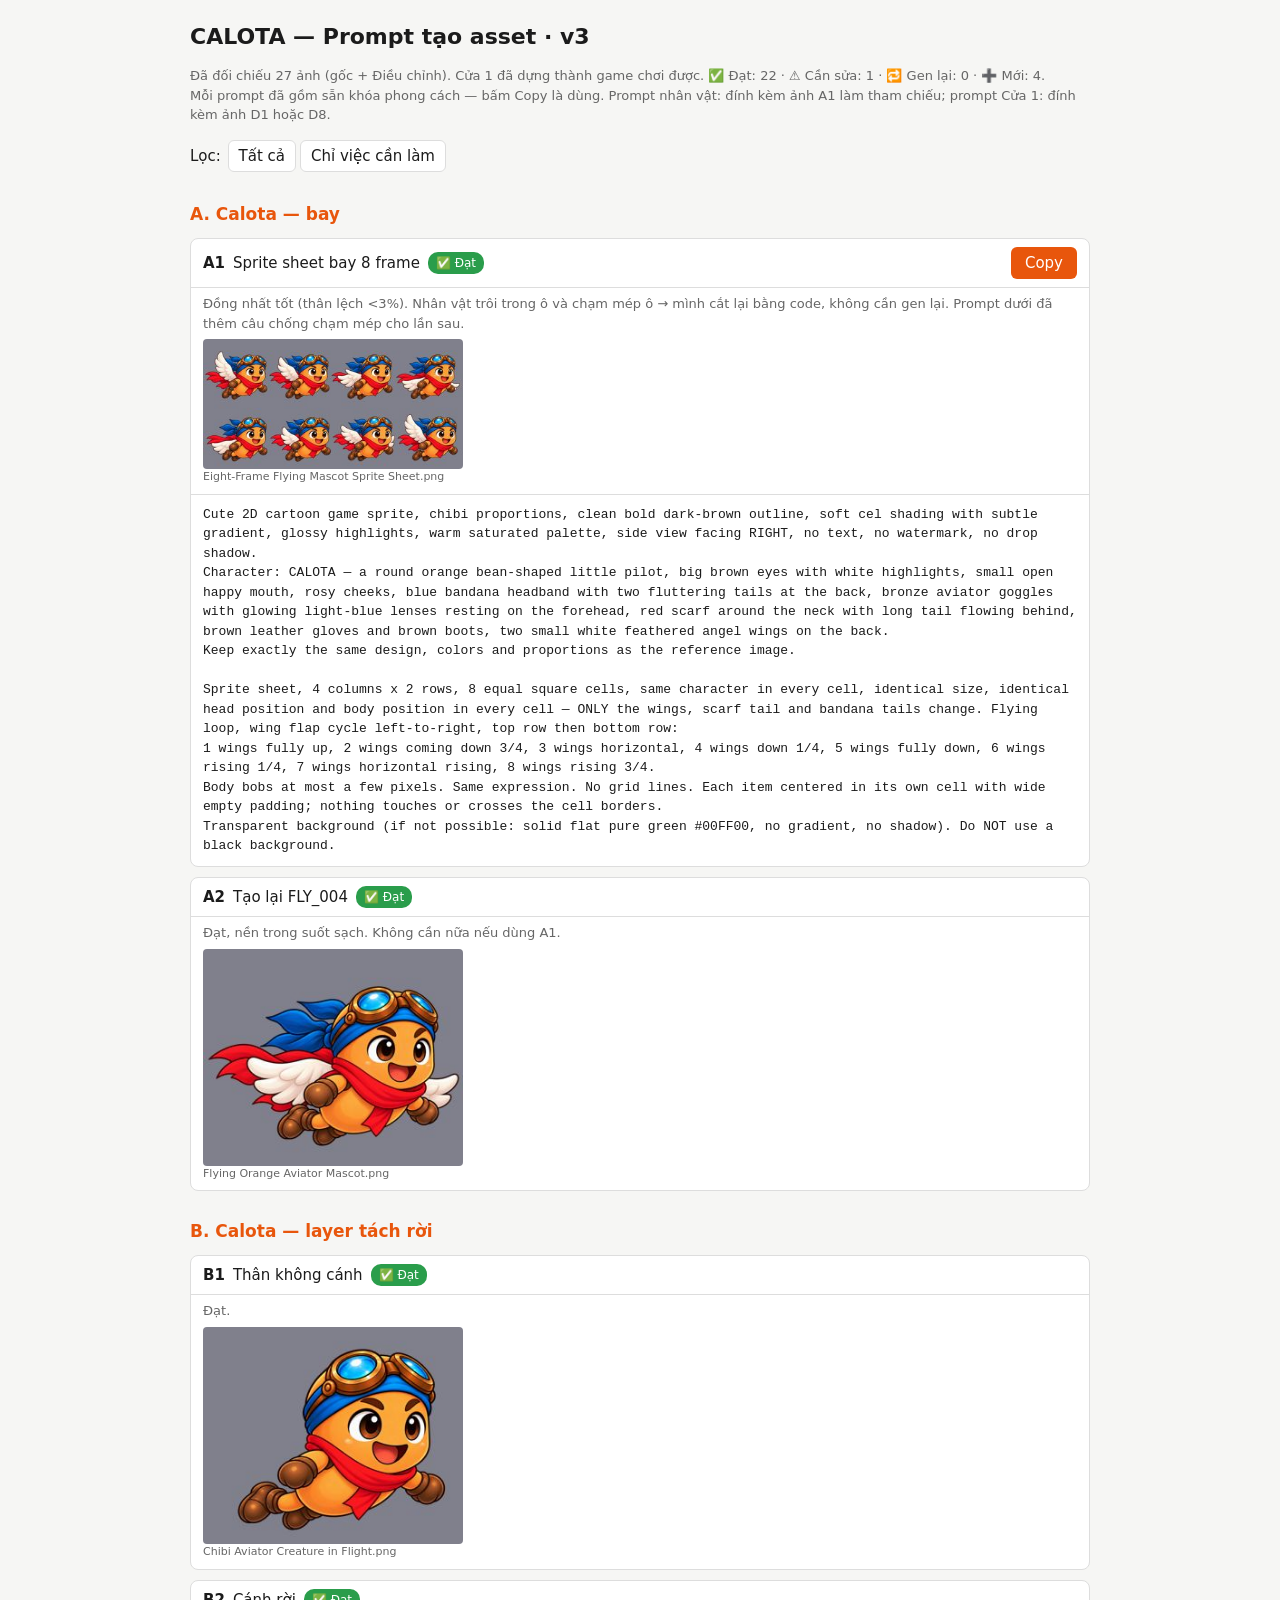
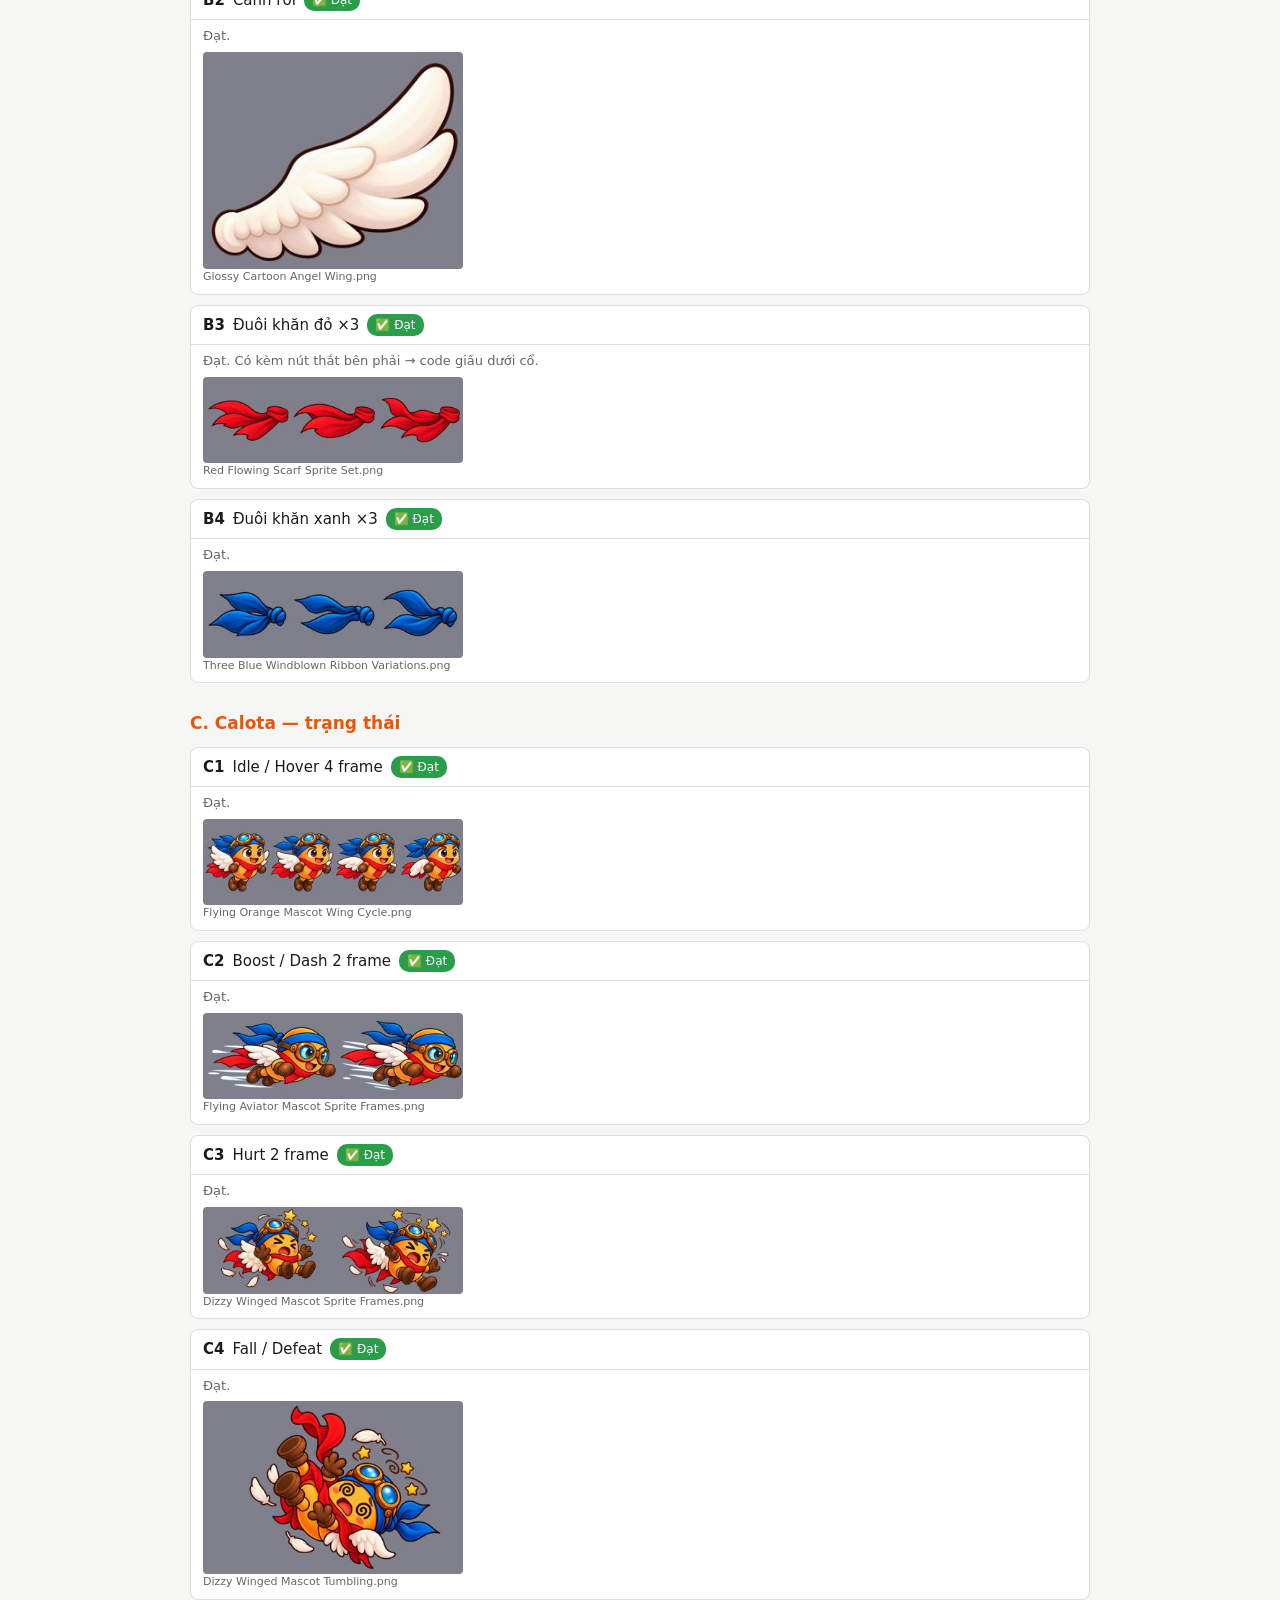
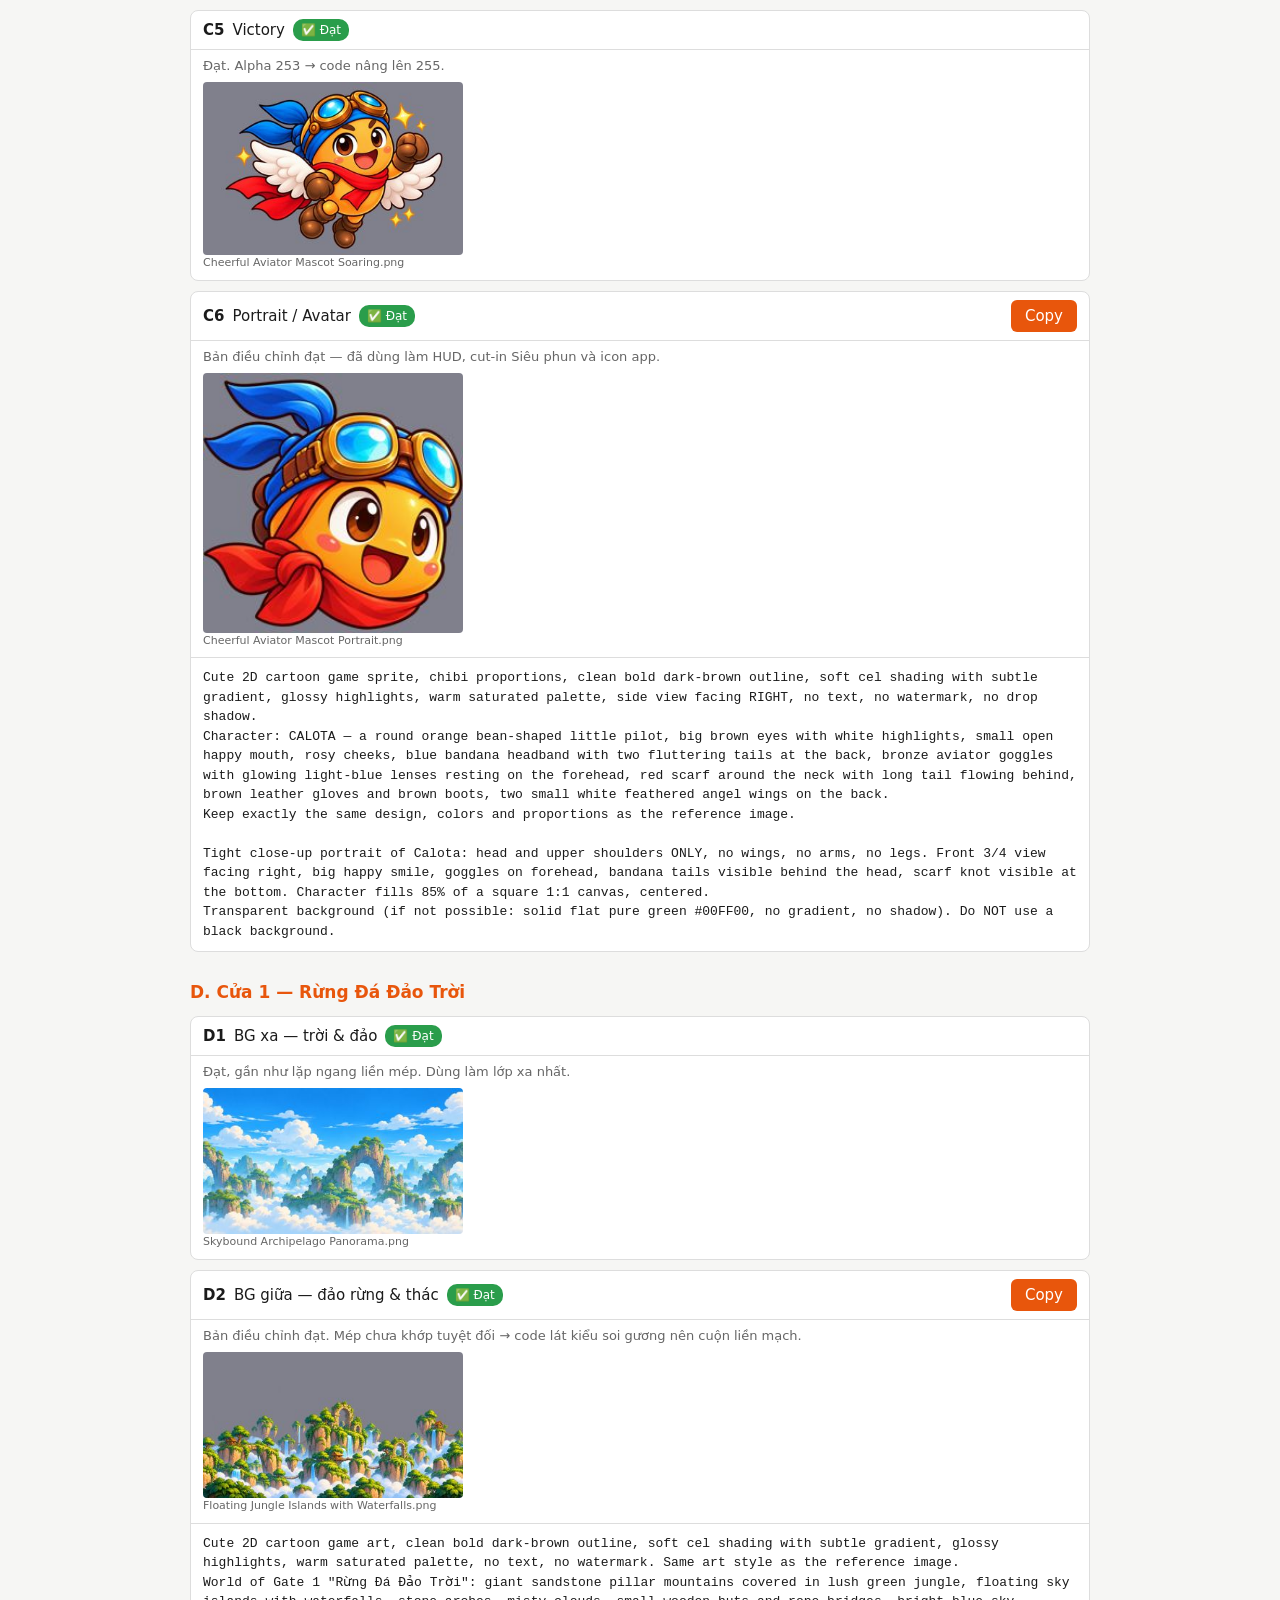
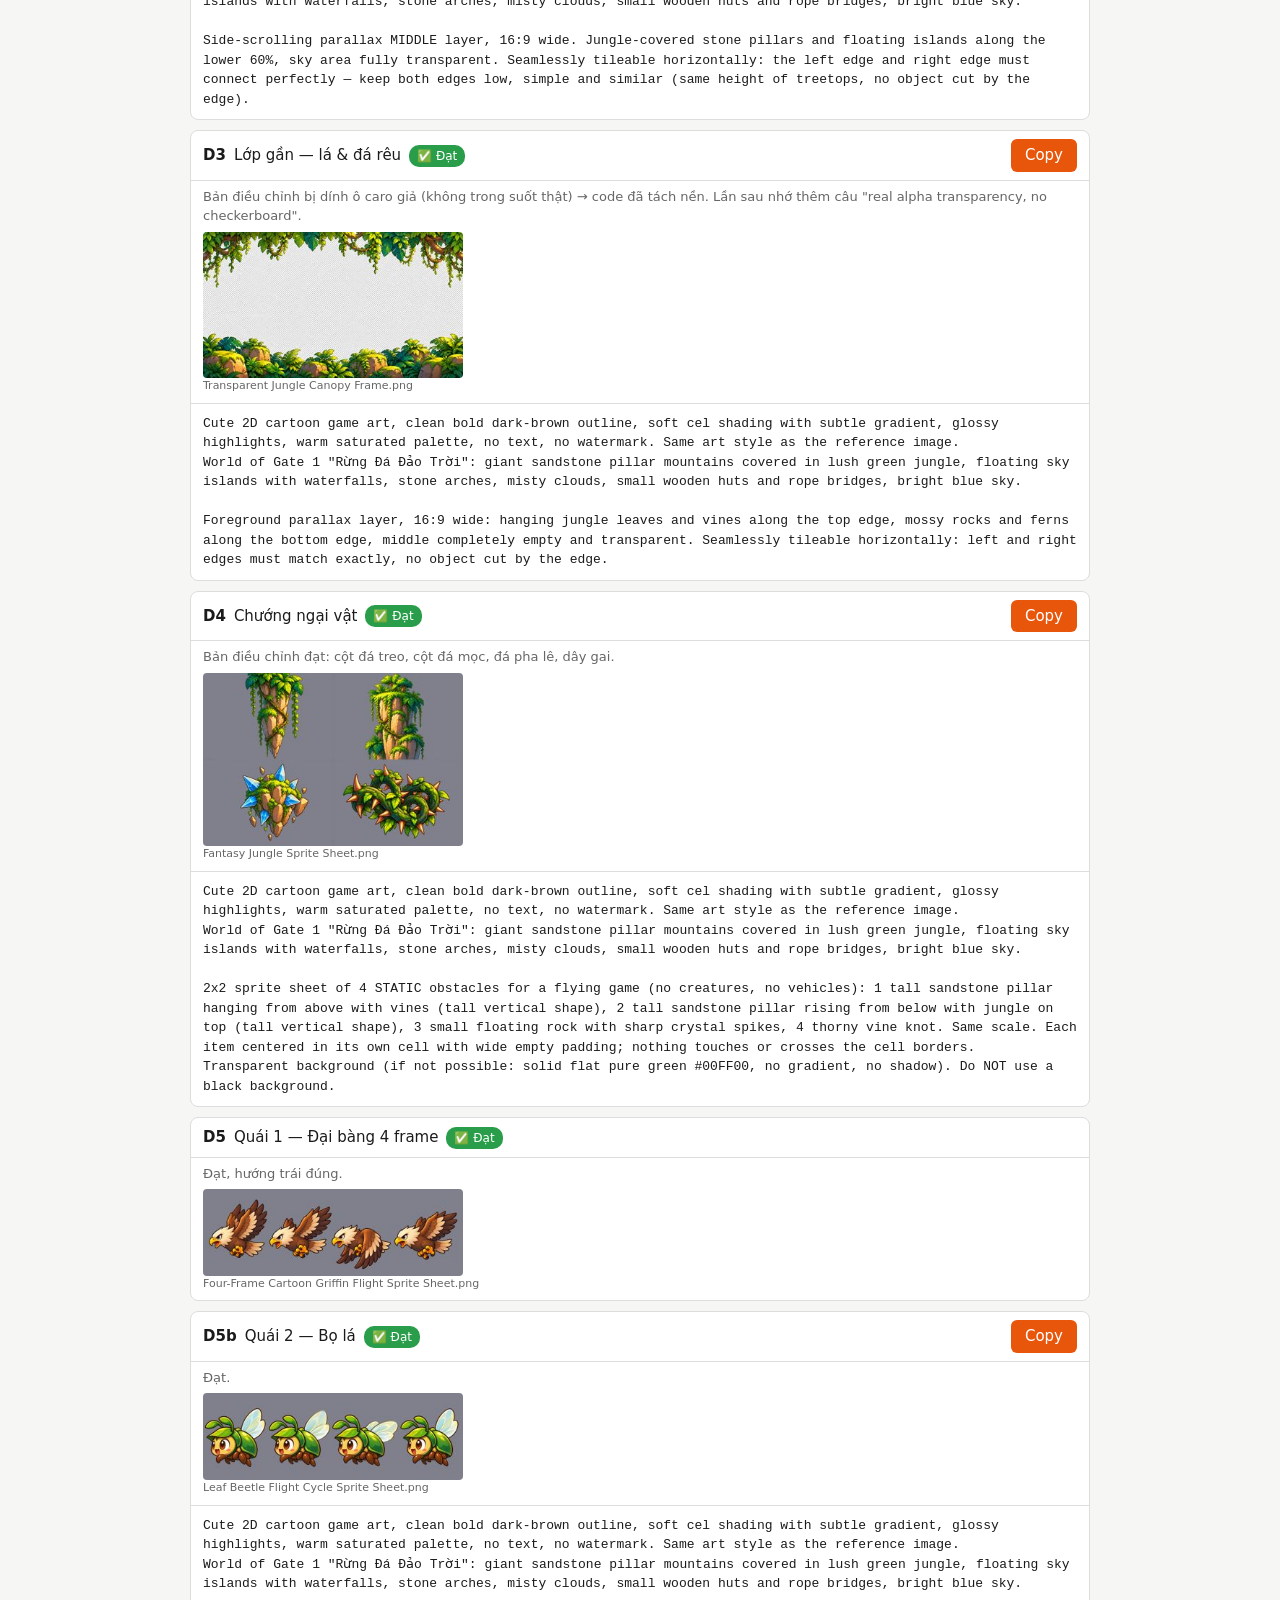
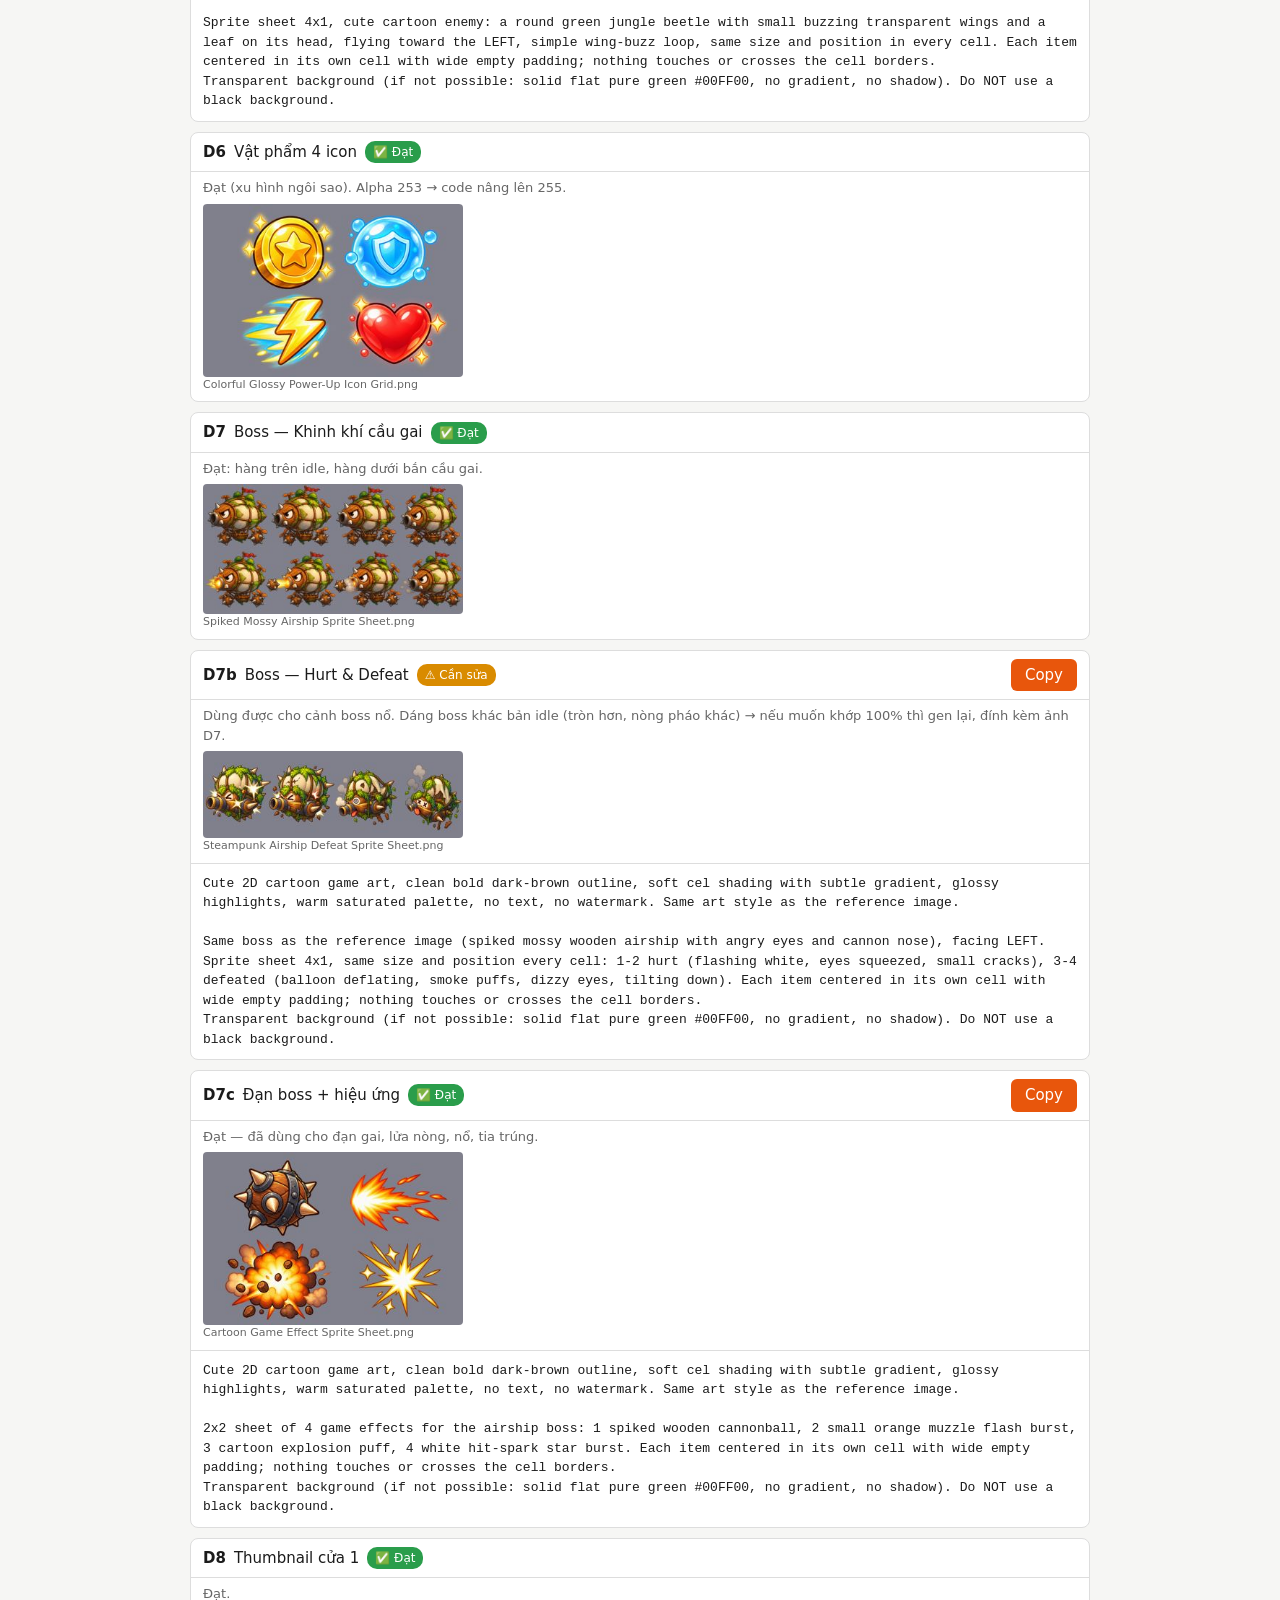
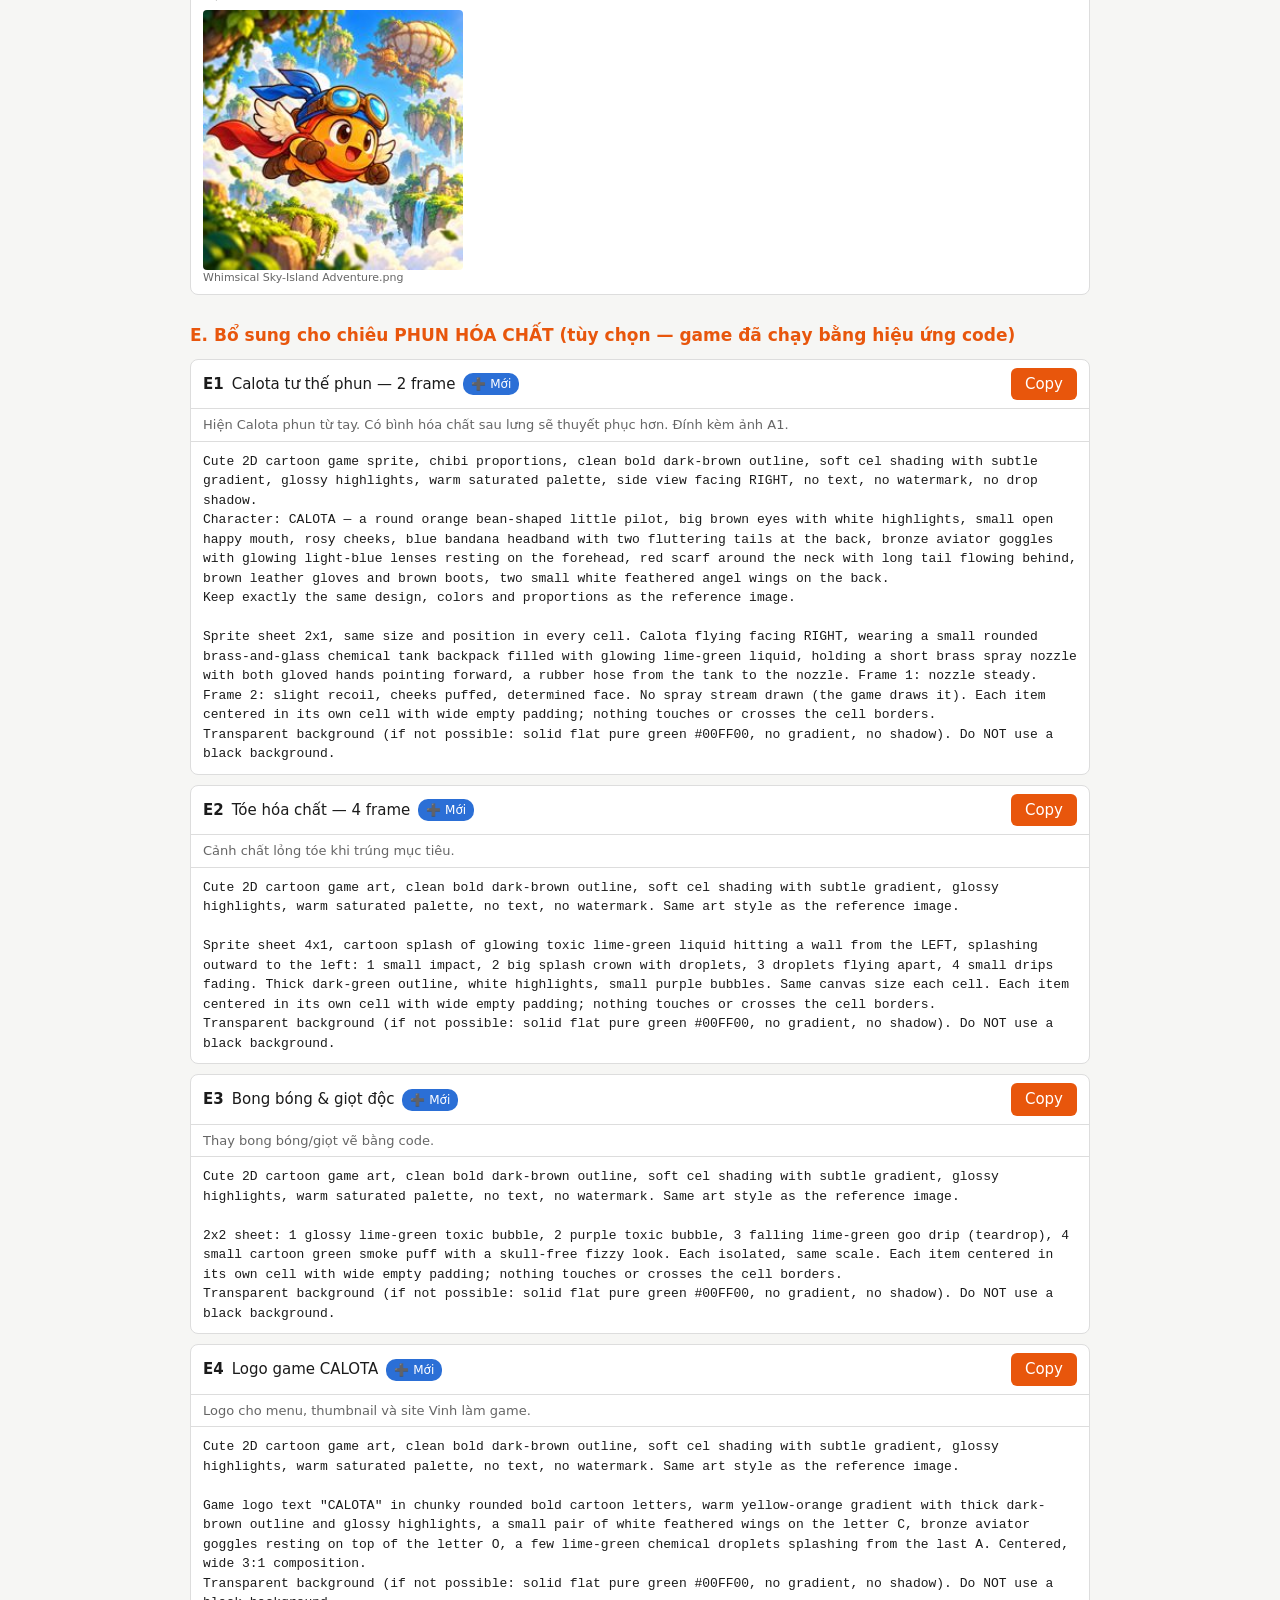
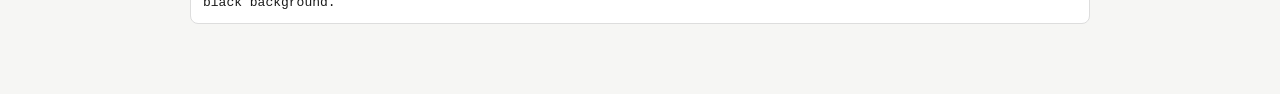
==== docs/CALOTA_PROMPTS.html @ e3a82ee5 "Add files via upload" ====
<!doctype html><html lang="vi"><head><meta charset="utf-8"><meta name="viewport" content="width=device-width,initial-scale=1"><title>Calota Prompts</title>
<style>
:root{--bg:#f6f6f4;--fg:#1b1b1b;--card:#fff;--line:#ddd;--mut:#666;--acc:#e8560c}
@media (prefers-color-scheme:dark){:root{--bg:#16181c;--fg:#eee;--card:#1f2228;--line:#333;--mut:#9a9a9a}}
body{margin:0;background:var(--bg);color:var(--fg);font:15px/1.5 system-ui,sans-serif}
main{max-width:900px;margin:0 auto;padding:20px 16px 60px}
h1{font-size:22px;margin:0 0 4px} h2{font-size:17px;margin:28px 0 10px;color:var(--acc)}
.card{background:var(--card);border:1px solid var(--line);border-radius:8px;margin:10px 0;overflow:hidden}
.hd{display:flex;gap:8px;align-items:center;flex-wrap:wrap;padding:8px 12px;border-bottom:1px solid var(--line)}
.st{color:#fff;font-size:12px;padding:2px 8px;border-radius:10px}
.hd button{margin-left:auto;padding:5px 14px;border:0;border-radius:6px;background:var(--acc);color:#fff;cursor:pointer;font:inherit}
.hd button.ok{background:#2a9d4b}
.n{margin:6px 12px;color:var(--mut);font-size:13px}
.ims{display:flex;gap:8px;flex-wrap:wrap;padding:0 12px 8px} figure{margin:0} img{max-width:100%;width:260px;border-radius:4px;display:block}
figcaption{font-size:11px;color:var(--mut)}
pre{margin:0;padding:10px 12px;white-space:pre-wrap;word-break:break-word;font:13px/1.5 ui-monospace,Consolas,monospace;border-top:1px solid var(--line)}
.filters button{font:inherit;padding:4px 10px;margin:2px;border:1px solid var(--line);background:var(--card);color:var(--fg);border-radius:6px;cursor:pointer}
.tip{color:var(--mut);font-size:13px}
</style></head><body><main>
<h1>CALOTA — Prompt tạo asset · v3</h1>
<p class="tip">Đã đối chiếu 27 ảnh (gốc + Điều chỉnh). Cửa 1 đã dựng thành game chơi được. ✅ Đạt: 22 · ⚠ Cần sửa: 1 · 🔁 Gen lại: 0 · ➕ Mới: 4.<br>Mỗi prompt đã gồm sẵn khóa phong cách — bấm Copy là dùng. Prompt nhân vật: đính kèm ảnh A1 làm tham chiếu; prompt Cửa 1: đính kèm ảnh D1 hoặc D8.</p>
<div class="filters">Lọc: <button data-f="">Tất cả</button><button data-f="todo">Chỉ việc cần làm</button></div>
<h2>A. Calota — bay</h2><div class="card ok"><div class="hd"><b>A1</b> Sprite sheet bay 8 frame<span class="st" style="background:#2a9d4b">✅ Đạt</span><button onclick="cp(this)">Copy</button></div><p class="n">Đồng nhất tốt (thân lệch &lt;3%). Nhân vật trôi trong ô và chạm mép ô → mình cắt lại bằng code, không cần gen lại. Prompt dưới đã thêm câu chống chạm mép cho lần sau.</p><div class="ims"><figure><img src="[data-uri]"><figcaption>Eight-Frame Flying Mascot Sprite Sheet.png</figcaption></figure></div><pre>Cute 2D cartoon game sprite, chibi proportions, clean bold dark-brown outline, soft cel shading with subtle gradient, glossy highlights, warm saturated palette, side view facing RIGHT, no text, no watermark, no drop shadow.
Character: CALOTA — a round orange bean-shaped little pilot, big brown eyes with white highlights, small open happy mouth, rosy cheeks, blue bandana headband with two fluttering tails at the back, bronze aviator goggles with glowing light-blue lenses resting on the forehead, red scarf around the neck with long tail flowing behind, brown leather gloves and brown boots, two small white feathered angel wings on the back.
Keep exactly the same design, colors and proportions as the reference image.

Sprite sheet, 4 columns x 2 rows, 8 equal square cells, same character in every cell, identical size, identical head position and body position in every cell — ONLY the wings, scarf tail and bandana tails change. Flying loop, wing flap cycle left-to-right, top row then bottom row:
1 wings fully up, 2 wings coming down 3/4, 3 wings horizontal, 4 wings down 1/4, 5 wings fully down, 6 wings rising 1/4, 7 wings horizontal rising, 8 wings rising 3/4.
Body bobs at most a few pixels. Same expression. No grid lines. Each item centered in its own cell with wide empty padding; nothing touches or crosses the cell borders.
Transparent background (if not possible: solid flat pure green #00FF00, no gradient, no shadow). Do NOT use a black background.</pre></div><div class="card ok"><div class="hd"><b>A2</b> Tạo lại FLY_004<span class="st" style="background:#2a9d4b">✅ Đạt</span></div><p class="n">Đạt, nền trong suốt sạch. Không cần nữa nếu dùng A1.</p><div class="ims"><figure><img src="[data-uri]"><figcaption>Flying Orange Aviator Mascot.png</figcaption></figure></div></div><h2>B. Calota — layer tách rời</h2><div class="card ok"><div class="hd"><b>B1</b> Thân không cánh<span class="st" style="background:#2a9d4b">✅ Đạt</span></div><p class="n">Đạt.</p><div class="ims"><figure><img src="[data-uri]"><figcaption>Chibi Aviator Creature in Flight.png</figcaption></figure></div></div><div class="card ok"><div class="hd"><b>B2</b> Cánh rời<span class="st" style="background:#2a9d4b">✅ Đạt</span></div><p class="n">Đạt.</p><div class="ims"><figure><img src="[data-uri]"><figcaption>Glossy Cartoon Angel Wing.png</figcaption></figure></div></div><div class="card ok"><div class="hd"><b>B3</b> Đuôi khăn đỏ ×3<span class="st" style="background:#2a9d4b">✅ Đạt</span></div><p class="n">Đạt. Có kèm nút thắt bên phải → code giấu dưới cổ.</p><div class="ims"><figure><img src="[data-uri]"><figcaption>Red Flowing Scarf Sprite Set.png</figcaption></figure></div></div><div class="card ok"><div class="hd"><b>B4</b> Đuôi khăn xanh ×3<span class="st" style="background:#2a9d4b">✅ Đạt</span></div><p class="n">Đạt.</p><div class="ims"><figure><img src="[data-uri]"><figcaption>Three Blue Windblown Ribbon Variations.png</figcaption></figure></div></div><h2>C. Calota — trạng thái</h2><div class="card ok"><div class="hd"><b>C1</b> Idle / Hover 4 frame<span class="st" style="background:#2a9d4b">✅ Đạt</span></div><p class="n">Đạt.</p><div class="ims"><figure><img src="[data-uri]"><figcaption>Flying Orange Mascot Wing Cycle.png</figcaption></figure></div></div><div class="card ok"><div class="hd"><b>C2</b> Boost / Dash 2 frame<span class="st" style="background:#2a9d4b">✅ Đạt</span></div><p class="n">Đạt.</p><div class="ims"><figure><img src="[data-uri]"><figcaption>Flying Aviator Mascot Sprite Frames.png</figcaption></figure></div></div><div class="card ok"><div class="hd"><b>C3</b> Hurt 2 frame<span class="st" style="background:#2a9d4b">✅ Đạt</span></div><p class="n">Đạt.</p><div class="ims"><figure><img src="[data-uri]"><figcaption>Dizzy Winged Mascot Sprite Frames.png</figcaption></figure></div></div><div class="card ok"><div class="hd"><b>C4</b> Fall / Defeat<span class="st" style="background:#2a9d4b">✅ Đạt</span></div><p class="n">Đạt.</p><div class="ims"><figure><img src="[data-uri]"><figcaption>Dizzy Winged Mascot Tumbling.png</figcaption></figure></div></div><div class="card ok"><div class="hd"><b>C5</b> Victory<span class="st" style="background:#2a9d4b">✅ Đạt</span></div><p class="n">Đạt. Alpha 253 → code nâng lên 255.</p><div class="ims"><figure><img src="[data-uri]"><figcaption>Cheerful Aviator Mascot Soaring.png</figcaption></figure></div></div><div class="card ok"><div class="hd"><b>C6</b> Portrait / Avatar<span class="st" style="background:#2a9d4b">✅ Đạt</span><button onclick="cp(this)">Copy</button></div><p class="n">Bản điều chỉnh đạt — đã dùng làm HUD, cut-in Siêu phun và icon app.</p><div class="ims"><figure><img src="[data-uri]"><figcaption>Cheerful Aviator Mascot Portrait.png</figcaption></figure></div><pre>Cute 2D cartoon game sprite, chibi proportions, clean bold dark-brown outline, soft cel shading with subtle gradient, glossy highlights, warm saturated palette, side view facing RIGHT, no text, no watermark, no drop shadow.
Character: CALOTA — a round orange bean-shaped little pilot, big brown eyes with white highlights, small open happy mouth, rosy cheeks, blue bandana headband with two fluttering tails at the back, bronze aviator goggles with glowing light-blue lenses resting on the forehead, red scarf around the neck with long tail flowing behind, brown leather gloves and brown boots, two small white feathered angel wings on the back.
Keep exactly the same design, colors and proportions as the reference image.

Tight close-up portrait of Calota: head and upper shoulders ONLY, no wings, no arms, no legs. Front 3/4 view facing right, big happy smile, goggles on forehead, bandana tails visible behind the head, scarf knot visible at the bottom. Character fills 85% of a square 1:1 canvas, centered.
Transparent background (if not possible: solid flat pure green #00FF00, no gradient, no shadow). Do NOT use a black background.</pre></div><h2>D. Cửa 1 — Rừng Đá Đảo Trời</h2><div class="card ok"><div class="hd"><b>D1</b> BG xa — trời &amp; đảo<span class="st" style="background:#2a9d4b">✅ Đạt</span></div><p class="n">Đạt, gần như lặp ngang liền mép. Dùng làm lớp xa nhất.</p><div class="ims"><figure><img src="[data-uri]"><figcaption>Skybound Archipelago Panorama.png</figcaption></figure></div></div><div class="card ok"><div class="hd"><b>D2</b> BG giữa — đảo rừng &amp; thác<span class="st" style="background:#2a9d4b">✅ Đạt</span><button onclick="cp(this)">Copy</button></div><p class="n">Bản điều chỉnh đạt. Mép chưa khớp tuyệt đối → code lát kiểu soi gương nên cuộn liền mạch.</p><div class="ims"><figure><img src="[data-uri]"><figcaption>Floating Jungle Islands with Waterfalls.png</figcaption></figure></div><pre>Cute 2D cartoon game art, clean bold dark-brown outline, soft cel shading with subtle gradient, glossy highlights, warm saturated palette, no text, no watermark. Same art style as the reference image.
World of Gate 1 &quot;Rừng Đá Đảo Trời&quot;: giant sandstone pillar mountains covered in lush green jungle, floating sky islands with waterfalls, stone arches, misty clouds, small wooden huts and rope bridges, bright blue sky.

Side-scrolling parallax MIDDLE layer, 16:9 wide. Jungle-covered stone pillars and floating islands along the lower 60%, sky area fully transparent. Seamlessly tileable horizontally: the left edge and right edge must connect perfectly — keep both edges low, simple and similar (same height of treetops, no object cut by the edge).</pre></div><div class="card ok"><div class="hd"><b>D3</b> Lớp gần — lá &amp; đá rêu<span class="st" style="background:#2a9d4b">✅ Đạt</span><button onclick="cp(this)">Copy</button></div><p class="n">Bản điều chỉnh bị dính ô caro giả (không trong suốt thật) → code đã tách nền. Lần sau nhớ thêm câu &quot;real alpha transparency, no checkerboard&quot;.</p><div class="ims"><figure><img src="[data-uri]"><figcaption>Transparent Jungle Canopy Frame.png</figcaption></figure></div><pre>Cute 2D cartoon game art, clean bold dark-brown outline, soft cel shading with subtle gradient, glossy highlights, warm saturated palette, no text, no watermark. Same art style as the reference image.
World of Gate 1 &quot;Rừng Đá Đảo Trời&quot;: giant sandstone pillar mountains covered in lush green jungle, floating sky islands with waterfalls, stone arches, misty clouds, small wooden huts and rope bridges, bright blue sky.

Foreground parallax layer, 16:9 wide: hanging jungle leaves and vines along the top edge, mossy rocks and ferns along the bottom edge, middle completely empty and transparent. Seamlessly tileable horizontally: left and right edges must match exactly, no object cut by the edge.</pre></div><div class="card ok"><div class="hd"><b>D4</b> Chướng ngại vật<span class="st" style="background:#2a9d4b">✅ Đạt</span><button onclick="cp(this)">Copy</button></div><p class="n">Bản điều chỉnh đạt: cột đá treo, cột đá mọc, đá pha lê, dây gai.</p><div class="ims"><figure><img src="[data-uri]"><figcaption>Fantasy Jungle Sprite Sheet.png</figcaption></figure></div><pre>Cute 2D cartoon game art, clean bold dark-brown outline, soft cel shading with subtle gradient, glossy highlights, warm saturated palette, no text, no watermark. Same art style as the reference image.
World of Gate 1 &quot;Rừng Đá Đảo Trời&quot;: giant sandstone pillar mountains covered in lush green jungle, floating sky islands with waterfalls, stone arches, misty clouds, small wooden huts and rope bridges, bright blue sky.

2x2 sprite sheet of 4 STATIC obstacles for a flying game (no creatures, no vehicles): 1 tall sandstone pillar hanging from above with vines (tall vertical shape), 2 tall sandstone pillar rising from below with jungle on top (tall vertical shape), 3 small floating rock with sharp crystal spikes, 4 thorny vine knot. Same scale. Each item centered in its own cell with wide empty padding; nothing touches or crosses the cell borders.
Transparent background (if not possible: solid flat pure green #00FF00, no gradient, no shadow). Do NOT use a black background.</pre></div><div class="card ok"><div class="hd"><b>D5</b> Quái 1 — Đại bàng 4 frame<span class="st" style="background:#2a9d4b">✅ Đạt</span></div><p class="n">Đạt, hướng trái đúng.</p><div class="ims"><figure><img src="[data-uri]"><figcaption>Four-Frame Cartoon Griffin Flight Sprite Sheet.png</figcaption></figure></div></div><div class="card ok"><div class="hd"><b>D5b</b> Quái 2 — Bọ lá<span class="st" style="background:#2a9d4b">✅ Đạt</span><button onclick="cp(this)">Copy</button></div><p class="n">Đạt.</p><div class="ims"><figure><img src="[data-uri]"><figcaption>Leaf Beetle Flight Cycle Sprite Sheet.png</figcaption></figure></div><pre>Cute 2D cartoon game art, clean bold dark-brown outline, soft cel shading with subtle gradient, glossy highlights, warm saturated palette, no text, no watermark. Same art style as the reference image.
World of Gate 1 &quot;Rừng Đá Đảo Trời&quot;: giant sandstone pillar mountains covered in lush green jungle, floating sky islands with waterfalls, stone arches, misty clouds, small wooden huts and rope bridges, bright blue sky.

Sprite sheet 4x1, cute cartoon enemy: a round green jungle beetle with small buzzing transparent wings and a leaf on its head, flying toward the LEFT, simple wing-buzz loop, same size and position in every cell. Each item centered in its own cell with wide empty padding; nothing touches or crosses the cell borders.
Transparent background (if not possible: solid flat pure green #00FF00, no gradient, no shadow). Do NOT use a black background.</pre></div><div class="card ok"><div class="hd"><b>D6</b> Vật phẩm 4 icon<span class="st" style="background:#2a9d4b">✅ Đạt</span></div><p class="n">Đạt (xu hình ngôi sao). Alpha 253 → code nâng lên 255.</p><div class="ims"><figure><img src="[data-uri]"><figcaption>Colorful Glossy Power-Up Icon Grid.png</figcaption></figure></div></div><div class="card ok"><div class="hd"><b>D7</b> Boss — Khinh khí cầu gai<span class="st" style="background:#2a9d4b">✅ Đạt</span></div><p class="n">Đạt: hàng trên idle, hàng dưới bắn cầu gai.</p><div class="ims"><figure><img src="[data-uri]"><figcaption>Spiked Mossy Airship Sprite Sheet.png</figcaption></figure></div></div><div class="card fix"><div class="hd"><b>D7b</b> Boss — Hurt &amp; Defeat<span class="st" style="background:#d98b00">⚠ Cần sửa</span><button onclick="cp(this)">Copy</button></div><p class="n">Dùng được cho cảnh boss nổ. Dáng boss khác bản idle (tròn hơn, nòng pháo khác) → nếu muốn khớp 100% thì gen lại, đính kèm ảnh D7.</p><div class="ims"><figure><img src="[data-uri]"><figcaption>Steampunk Airship Defeat Sprite Sheet.png</figcaption></figure></div><pre>Cute 2D cartoon game art, clean bold dark-brown outline, soft cel shading with subtle gradient, glossy highlights, warm saturated palette, no text, no watermark. Same art style as the reference image.

Same boss as the reference image (spiked mossy wooden airship with angry eyes and cannon nose), facing LEFT. Sprite sheet 4x1, same size and position every cell: 1-2 hurt (flashing white, eyes squeezed, small cracks), 3-4 defeated (balloon deflating, smoke puffs, dizzy eyes, tilting down). Each item centered in its own cell with wide empty padding; nothing touches or crosses the cell borders.
Transparent background (if not possible: solid flat pure green #00FF00, no gradient, no shadow). Do NOT use a black background.</pre></div><div class="card ok"><div class="hd"><b>D7c</b> Đạn boss + hiệu ứng<span class="st" style="background:#2a9d4b">✅ Đạt</span><button onclick="cp(this)">Copy</button></div><p class="n">Đạt — đã dùng cho đạn gai, lửa nòng, nổ, tia trúng.</p><div class="ims"><figure><img src="[data-uri]"><figcaption>Cartoon Game Effect Sprite Sheet.png</figcaption></figure></div><pre>Cute 2D cartoon game art, clean bold dark-brown outline, soft cel shading with subtle gradient, glossy highlights, warm saturated palette, no text, no watermark. Same art style as the reference image.

2x2 sheet of 4 game effects for the airship boss: 1 spiked wooden cannonball, 2 small orange muzzle flash burst, 3 cartoon explosion puff, 4 white hit-spark star burst. Each item centered in its own cell with wide empty padding; nothing touches or crosses the cell borders.
Transparent background (if not possible: solid flat pure green #00FF00, no gradient, no shadow). Do NOT use a black background.</pre></div><div class="card ok"><div class="hd"><b>D8</b> Thumbnail cửa 1<span class="st" style="background:#2a9d4b">✅ Đạt</span></div><p class="n">Đạt.</p><div class="ims"><figure><img src="[data-uri]"><figcaption>Whimsical Sky-Island Adventure.png</figcaption></figure></div></div><h2>E. Bổ sung cho chiêu PHUN HÓA CHẤT (tùy chọn — game đã chạy bằng hiệu ứng code)</h2><div class="card new"><div class="hd"><b>E1</b> Calota tư thế phun — 2 frame<span class="st" style="background:#2b6fd6">➕ Mới</span><button onclick="cp(this)">Copy</button></div><p class="n">Hiện Calota phun từ tay. Có bình hóa chất sau lưng sẽ thuyết phục hơn. Đính kèm ảnh A1.</p><pre>Cute 2D cartoon game sprite, chibi proportions, clean bold dark-brown outline, soft cel shading with subtle gradient, glossy highlights, warm saturated palette, side view facing RIGHT, no text, no watermark, no drop shadow.
Character: CALOTA — a round orange bean-shaped little pilot, big brown eyes with white highlights, small open happy mouth, rosy cheeks, blue bandana headband with two fluttering tails at the back, bronze aviator goggles with glowing light-blue lenses resting on the forehead, red scarf around the neck with long tail flowing behind, brown leather gloves and brown boots, two small white feathered angel wings on the back.
Keep exactly the same design, colors and proportions as the reference image.

Sprite sheet 2x1, same size and position in every cell. Calota flying facing RIGHT, wearing a small rounded brass-and-glass chemical tank backpack filled with glowing lime-green liquid, holding a short brass spray nozzle with both gloved hands pointing forward, a rubber hose from the tank to the nozzle. Frame 1: nozzle steady. Frame 2: slight recoil, cheeks puffed, determined face. No spray stream drawn (the game draws it). Each item centered in its own cell with wide empty padding; nothing touches or crosses the cell borders.
Transparent background (if not possible: solid flat pure green #00FF00, no gradient, no shadow). Do NOT use a black background.</pre></div><div class="card new"><div class="hd"><b>E2</b> Tóe hóa chất — 4 frame<span class="st" style="background:#2b6fd6">➕ Mới</span><button onclick="cp(this)">Copy</button></div><p class="n">Cảnh chất lỏng tóe khi trúng mục tiêu.</p><pre>Cute 2D cartoon game art, clean bold dark-brown outline, soft cel shading with subtle gradient, glossy highlights, warm saturated palette, no text, no watermark. Same art style as the reference image.

Sprite sheet 4x1, cartoon splash of glowing toxic lime-green liquid hitting a wall from the LEFT, splashing outward to the left: 1 small impact, 2 big splash crown with droplets, 3 droplets flying apart, 4 small drips fading. Thick dark-green outline, white highlights, small purple bubbles. Same canvas size each cell. Each item centered in its own cell with wide empty padding; nothing touches or crosses the cell borders.
Transparent background (if not possible: solid flat pure green #00FF00, no gradient, no shadow). Do NOT use a black background.</pre></div><div class="card new"><div class="hd"><b>E3</b> Bong bóng &amp; giọt độc<span class="st" style="background:#2b6fd6">➕ Mới</span><button onclick="cp(this)">Copy</button></div><p class="n">Thay bong bóng/giọt vẽ bằng code.</p><pre>Cute 2D cartoon game art, clean bold dark-brown outline, soft cel shading with subtle gradient, glossy highlights, warm saturated palette, no text, no watermark. Same art style as the reference image.

2x2 sheet: 1 glossy lime-green toxic bubble, 2 purple toxic bubble, 3 falling lime-green goo drip (teardrop), 4 small cartoon green smoke puff with a skull-free fizzy look. Each isolated, same scale. Each item centered in its own cell with wide empty padding; nothing touches or crosses the cell borders.
Transparent background (if not possible: solid flat pure green #00FF00, no gradient, no shadow). Do NOT use a black background.</pre></div><div class="card new"><div class="hd"><b>E4</b> Logo game CALOTA<span class="st" style="background:#2b6fd6">➕ Mới</span><button onclick="cp(this)">Copy</button></div><p class="n">Logo cho menu, thumbnail và site Vinh làm game.</p><pre>Cute 2D cartoon game art, clean bold dark-brown outline, soft cel shading with subtle gradient, glossy highlights, warm saturated palette, no text, no watermark. Same art style as the reference image.

Game logo text &quot;CALOTA&quot; in chunky rounded bold cartoon letters, warm yellow-orange gradient with thick dark-brown outline and glossy highlights, a small pair of white feathered wings on the letter C, bronze aviator goggles resting on top of the letter O, a few lime-green chemical droplets splashing from the last A. Centered, wide 3:1 composition.
Transparent background (if not possible: solid flat pure green #00FF00, no gradient, no shadow). Do NOT use a black background.</pre></div>
</main><script>
function cp(b){const t=b.closest('.card').querySelector('pre').innerText;
const done=()=>{b.textContent='Đã copy';b.classList.add('ok');setTimeout(()=>{b.textContent='Copy';b.classList.remove('ok')},1200)};
if(navigator.clipboard)navigator.clipboard.writeText(t).then(done,()=>fb(t,done));else fb(t,done)}
function fb(t,done){const a=document.createElement('textarea');a.value=t;document.body.appendChild(a);a.select();try{document.execCommand('copy');done()}catch(e){}a.remove()}
document.querySelectorAll('.filters button').forEach(b=>b.onclick=()=>{const f=b.dataset.f;document.querySelectorAll('.card').forEach(c=>c.style.display=(!f||!c.classList.contains('ok'))?'':'none')});
</script></body></html>
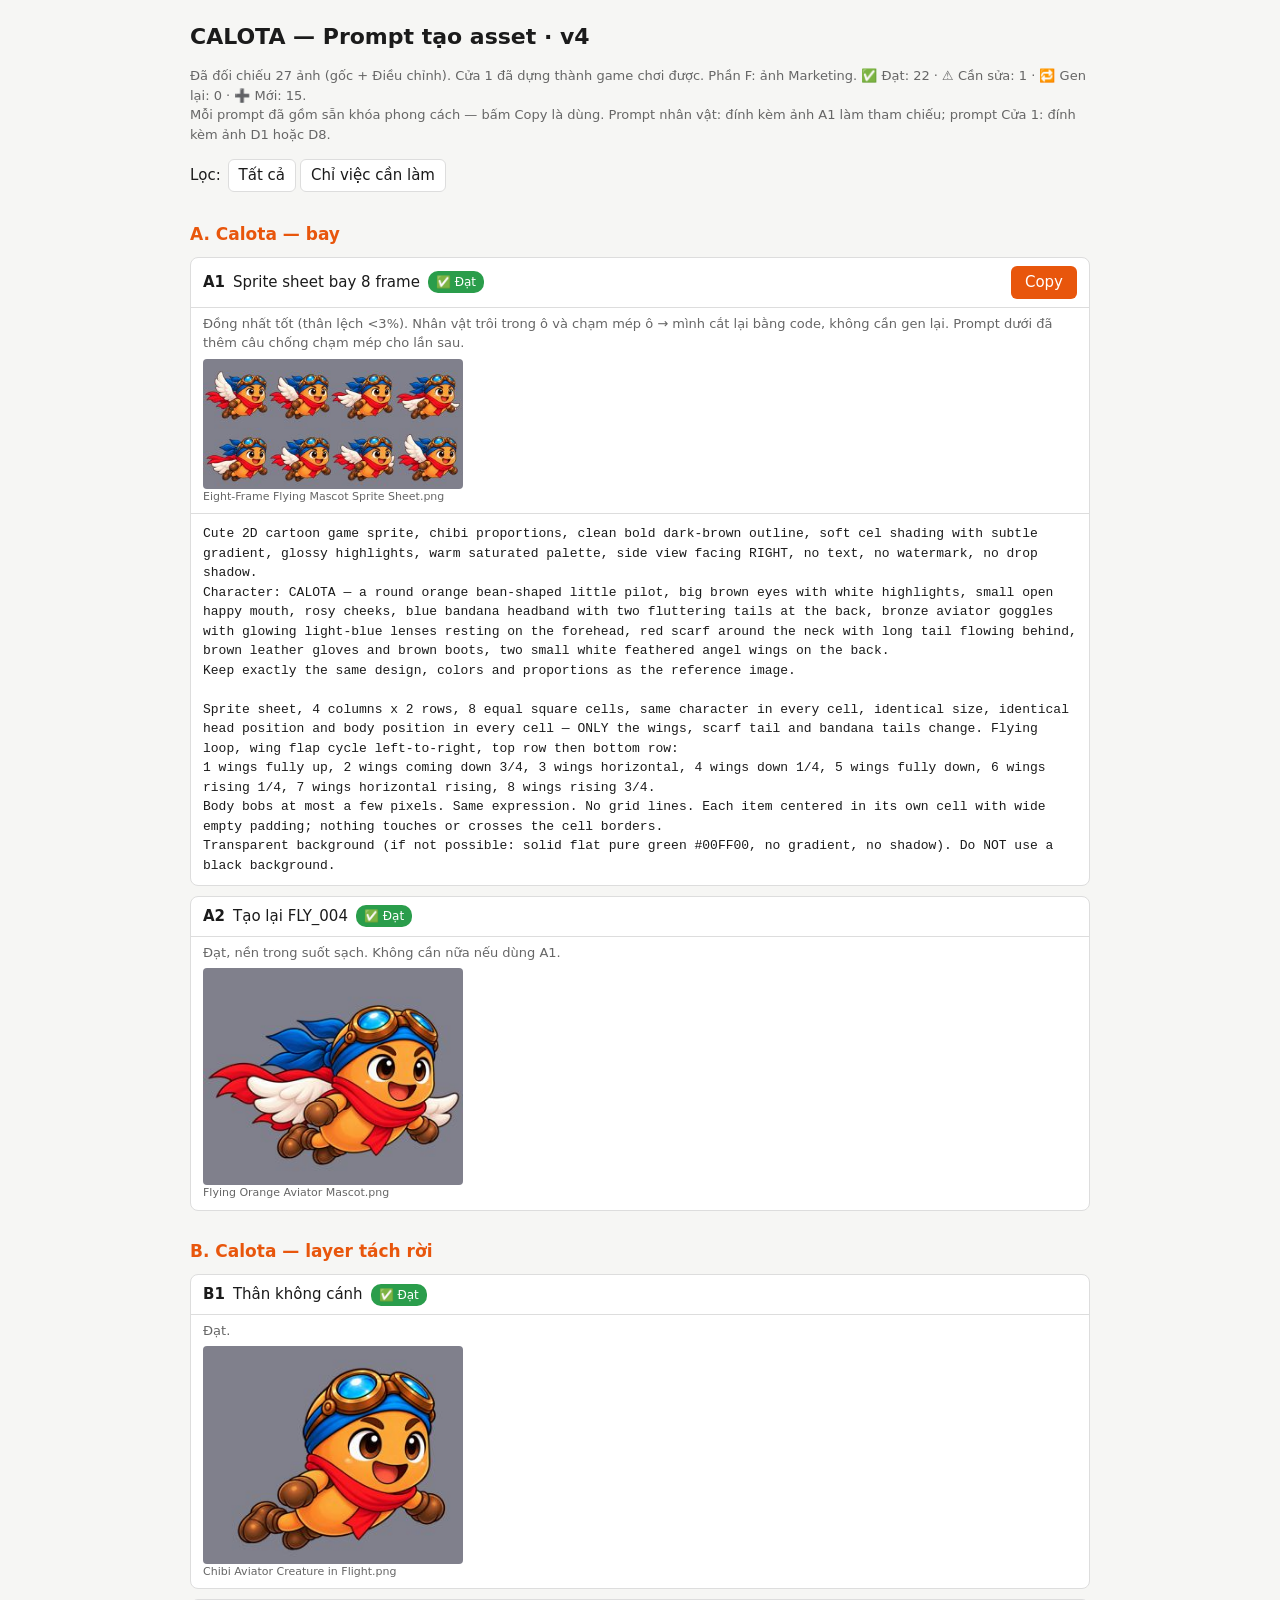
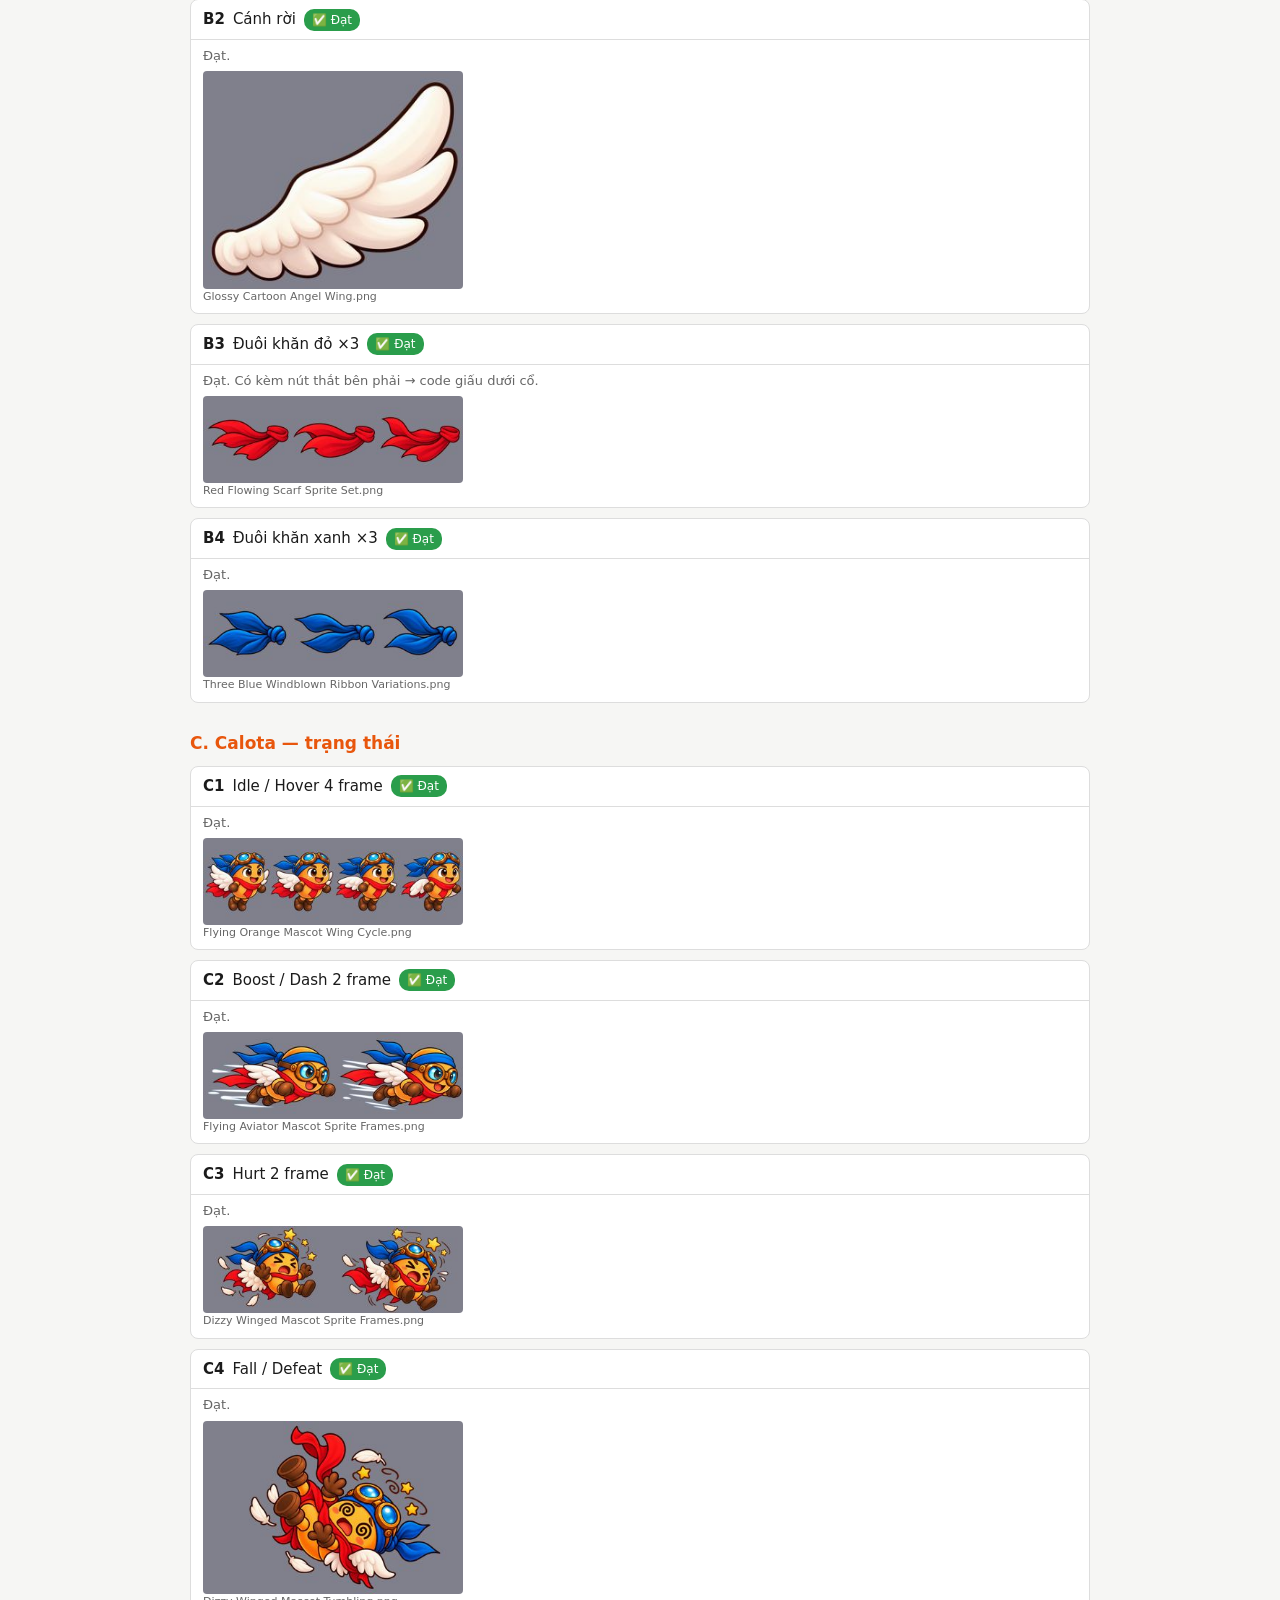
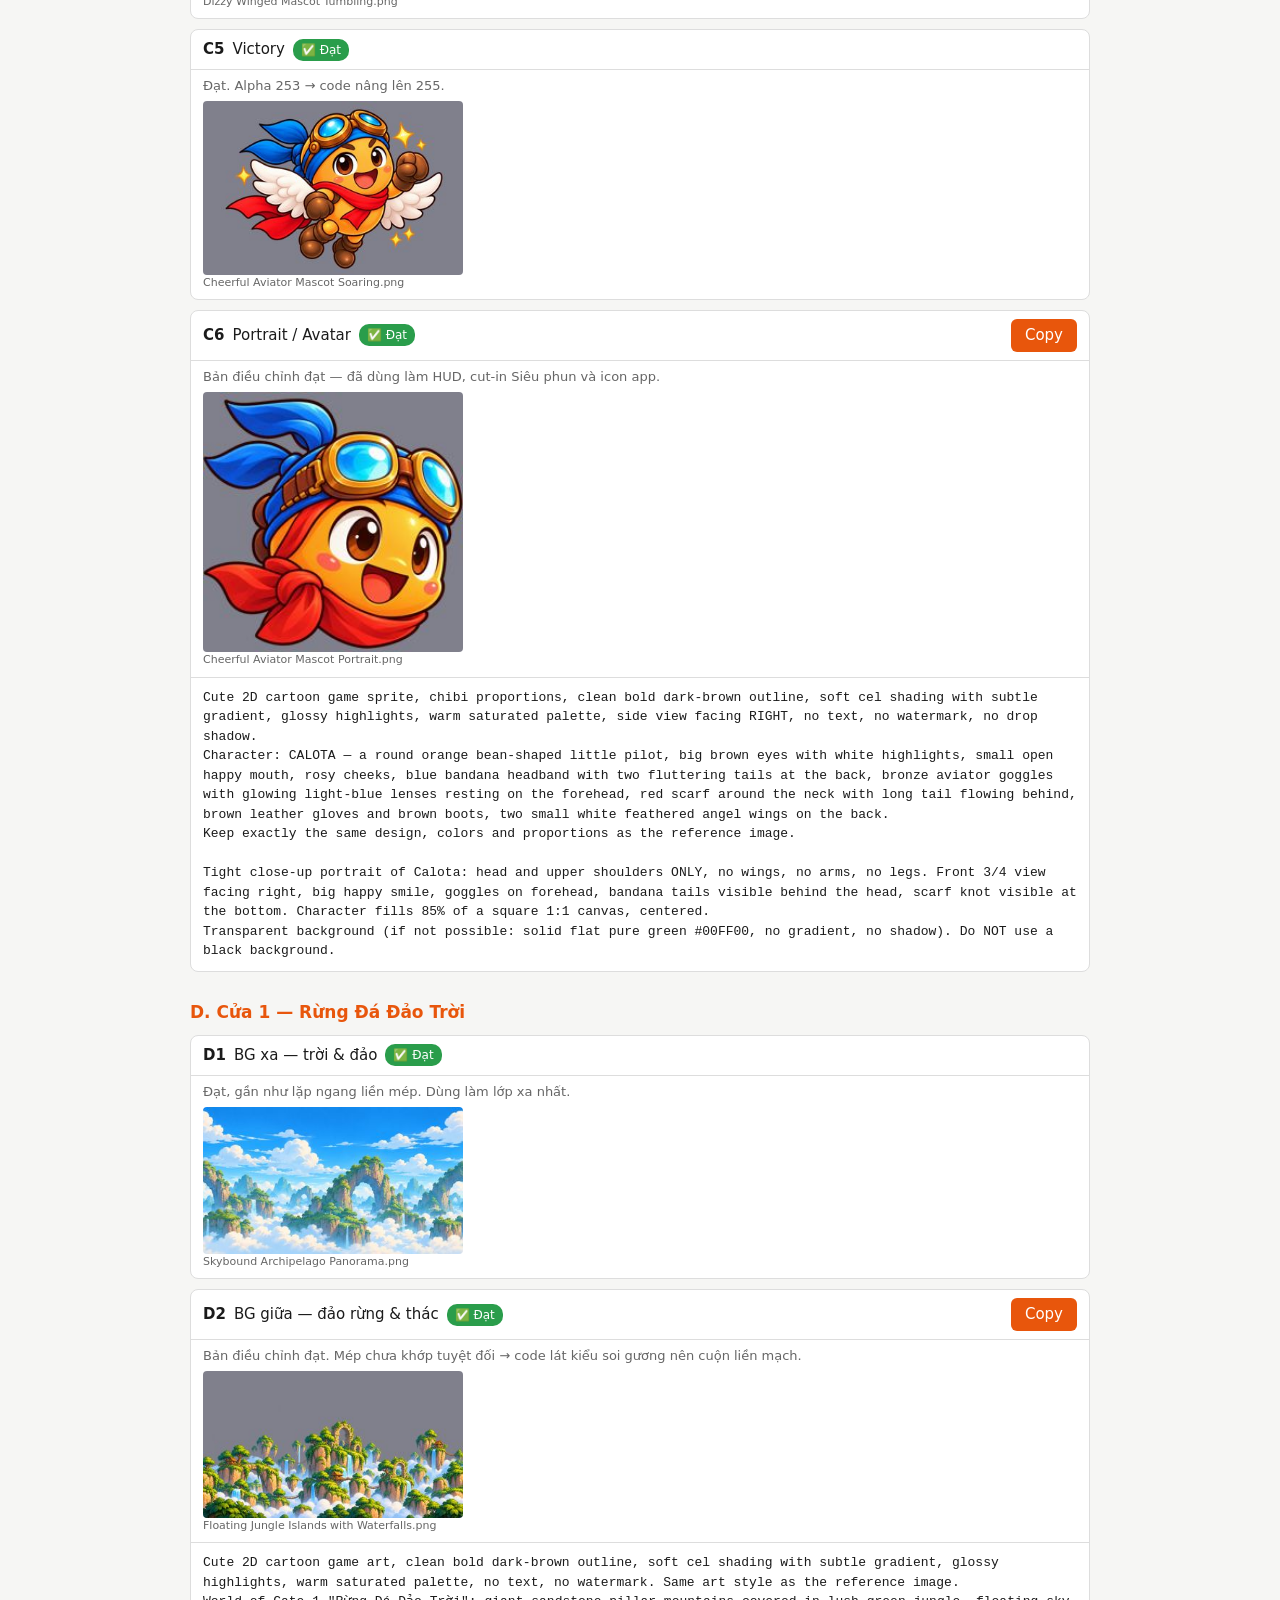
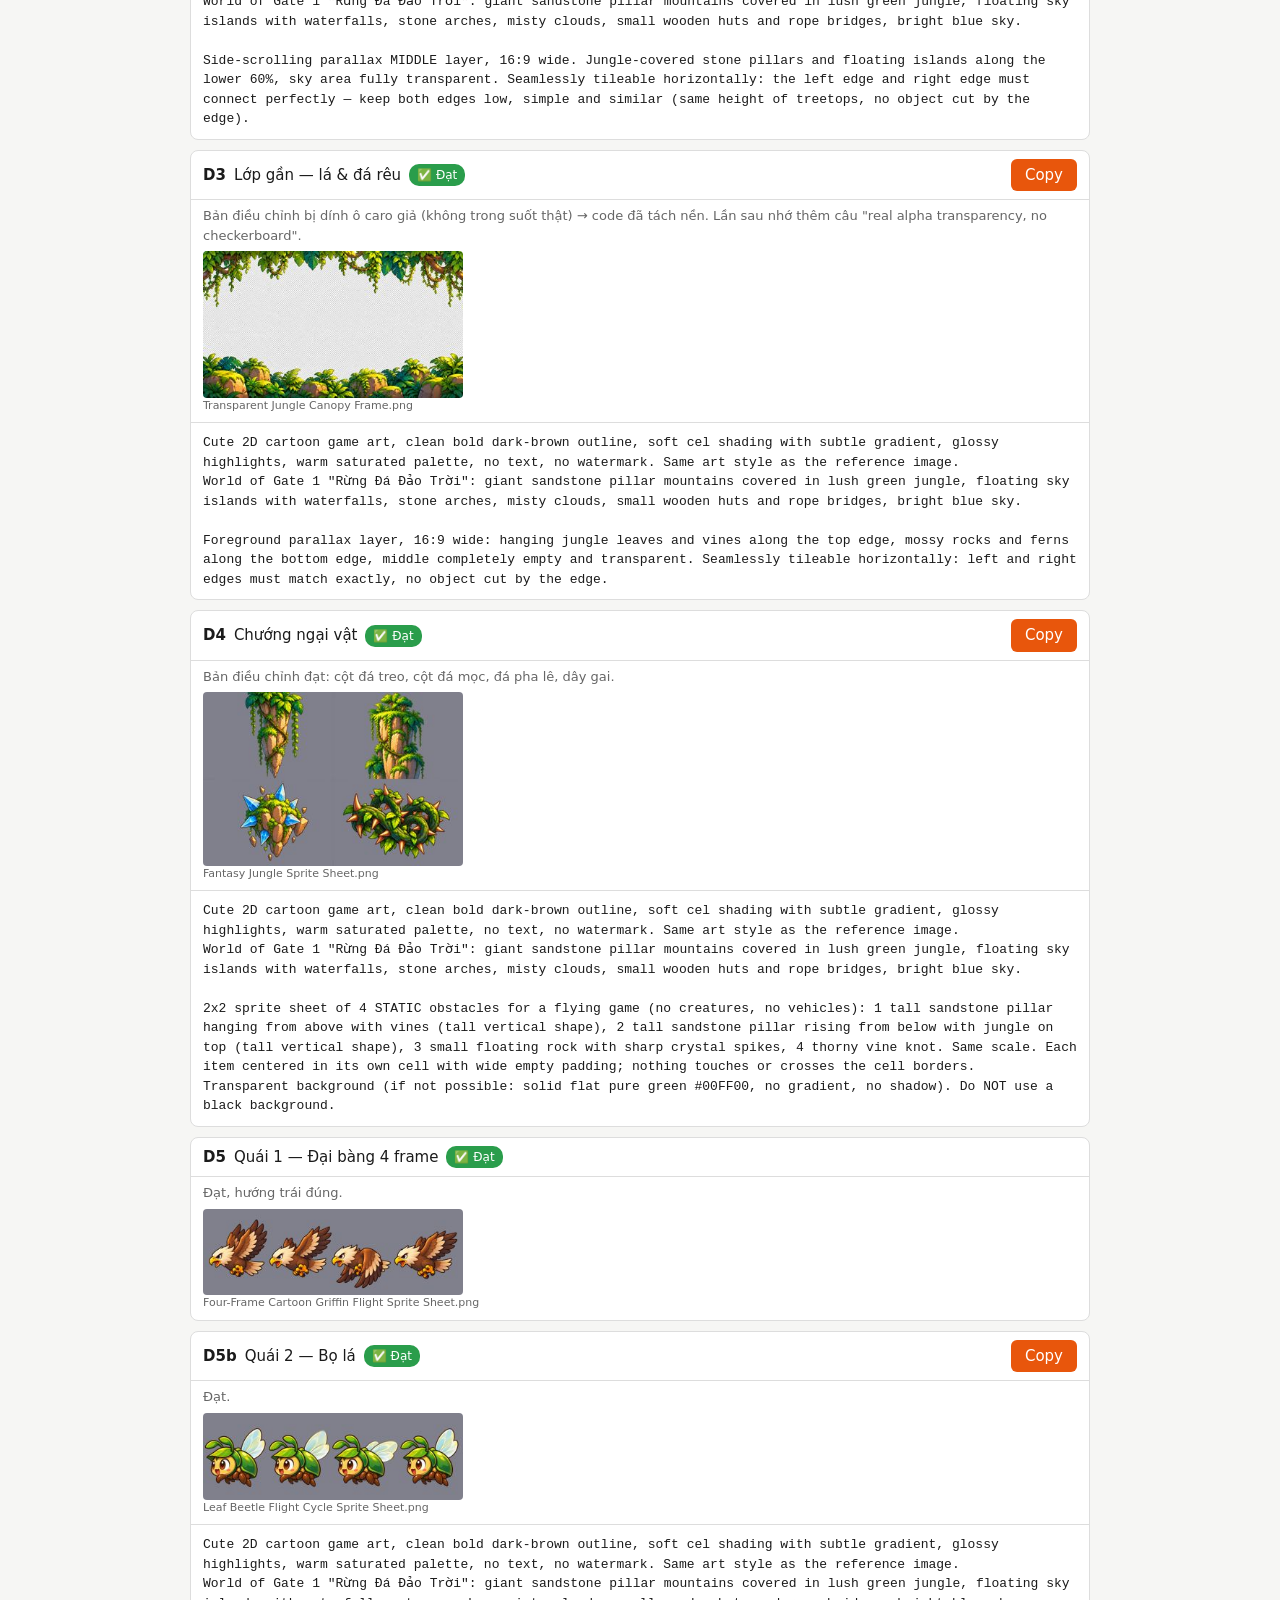
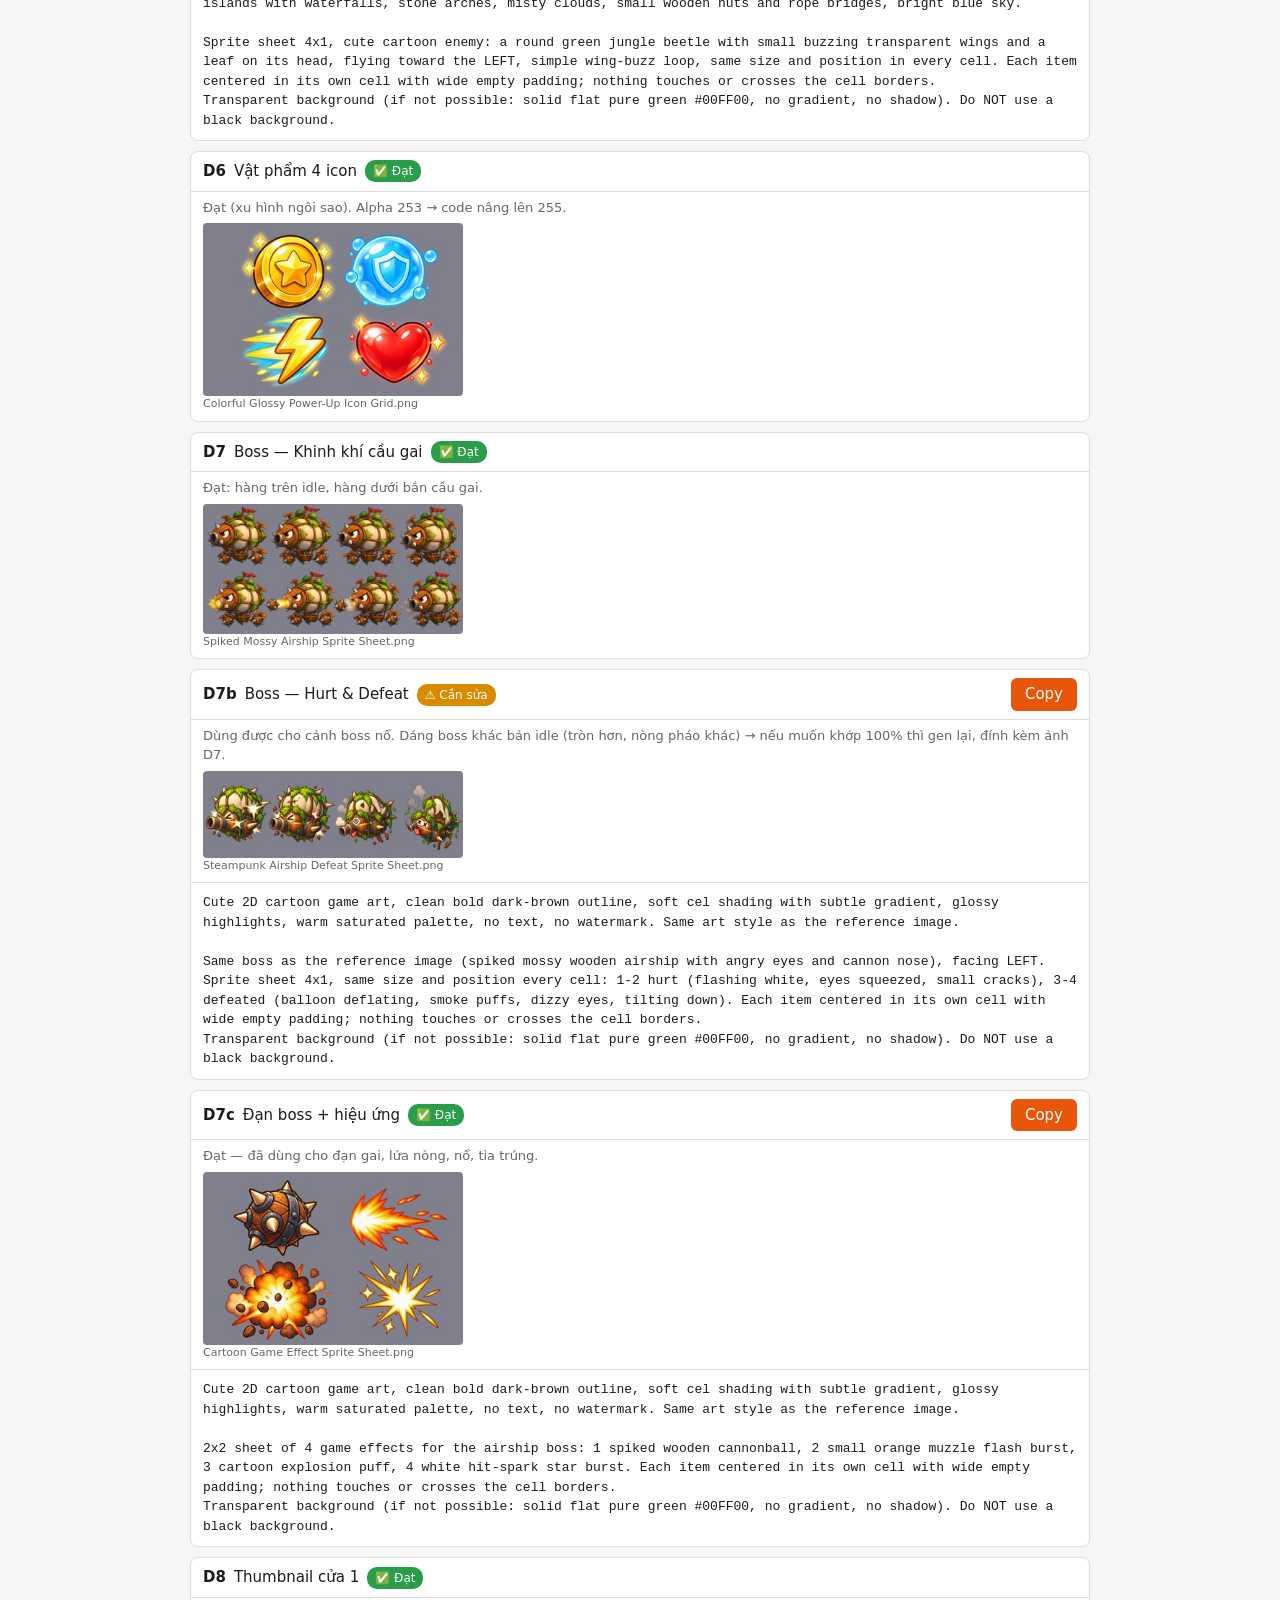
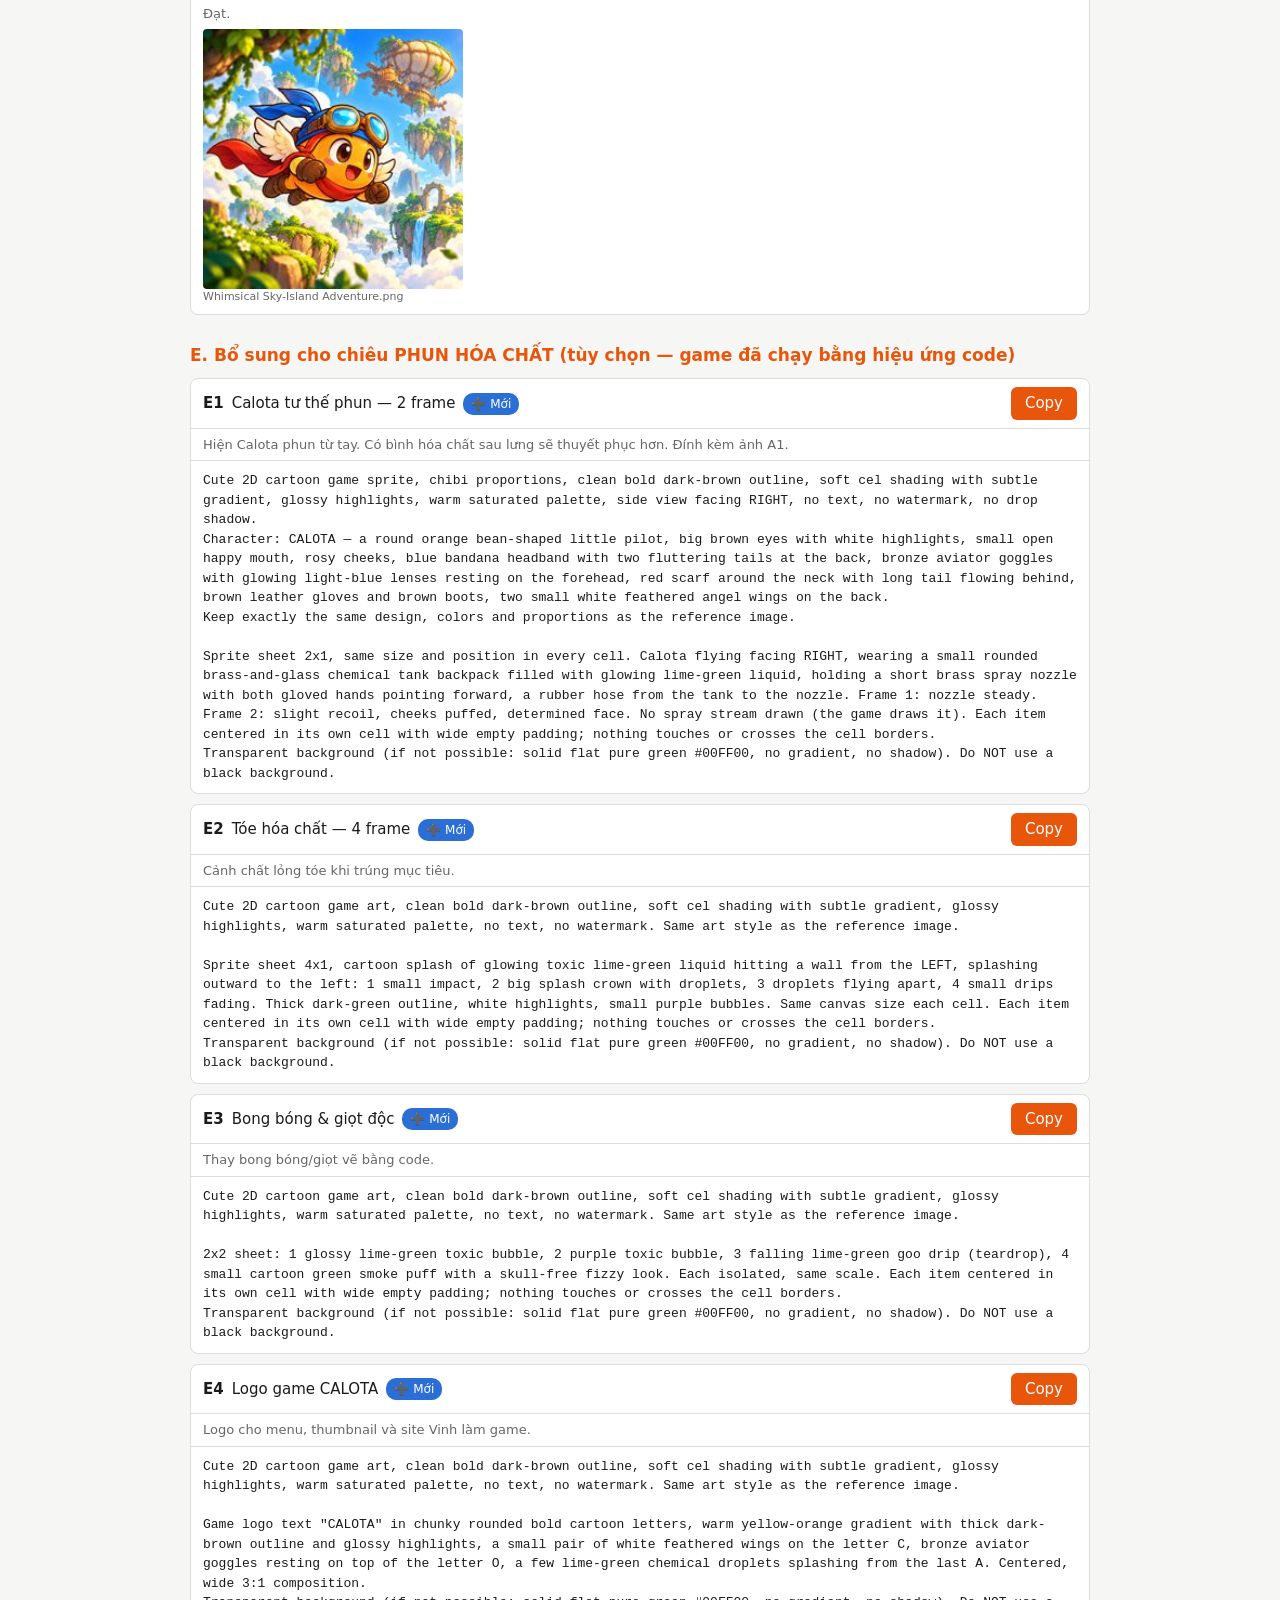
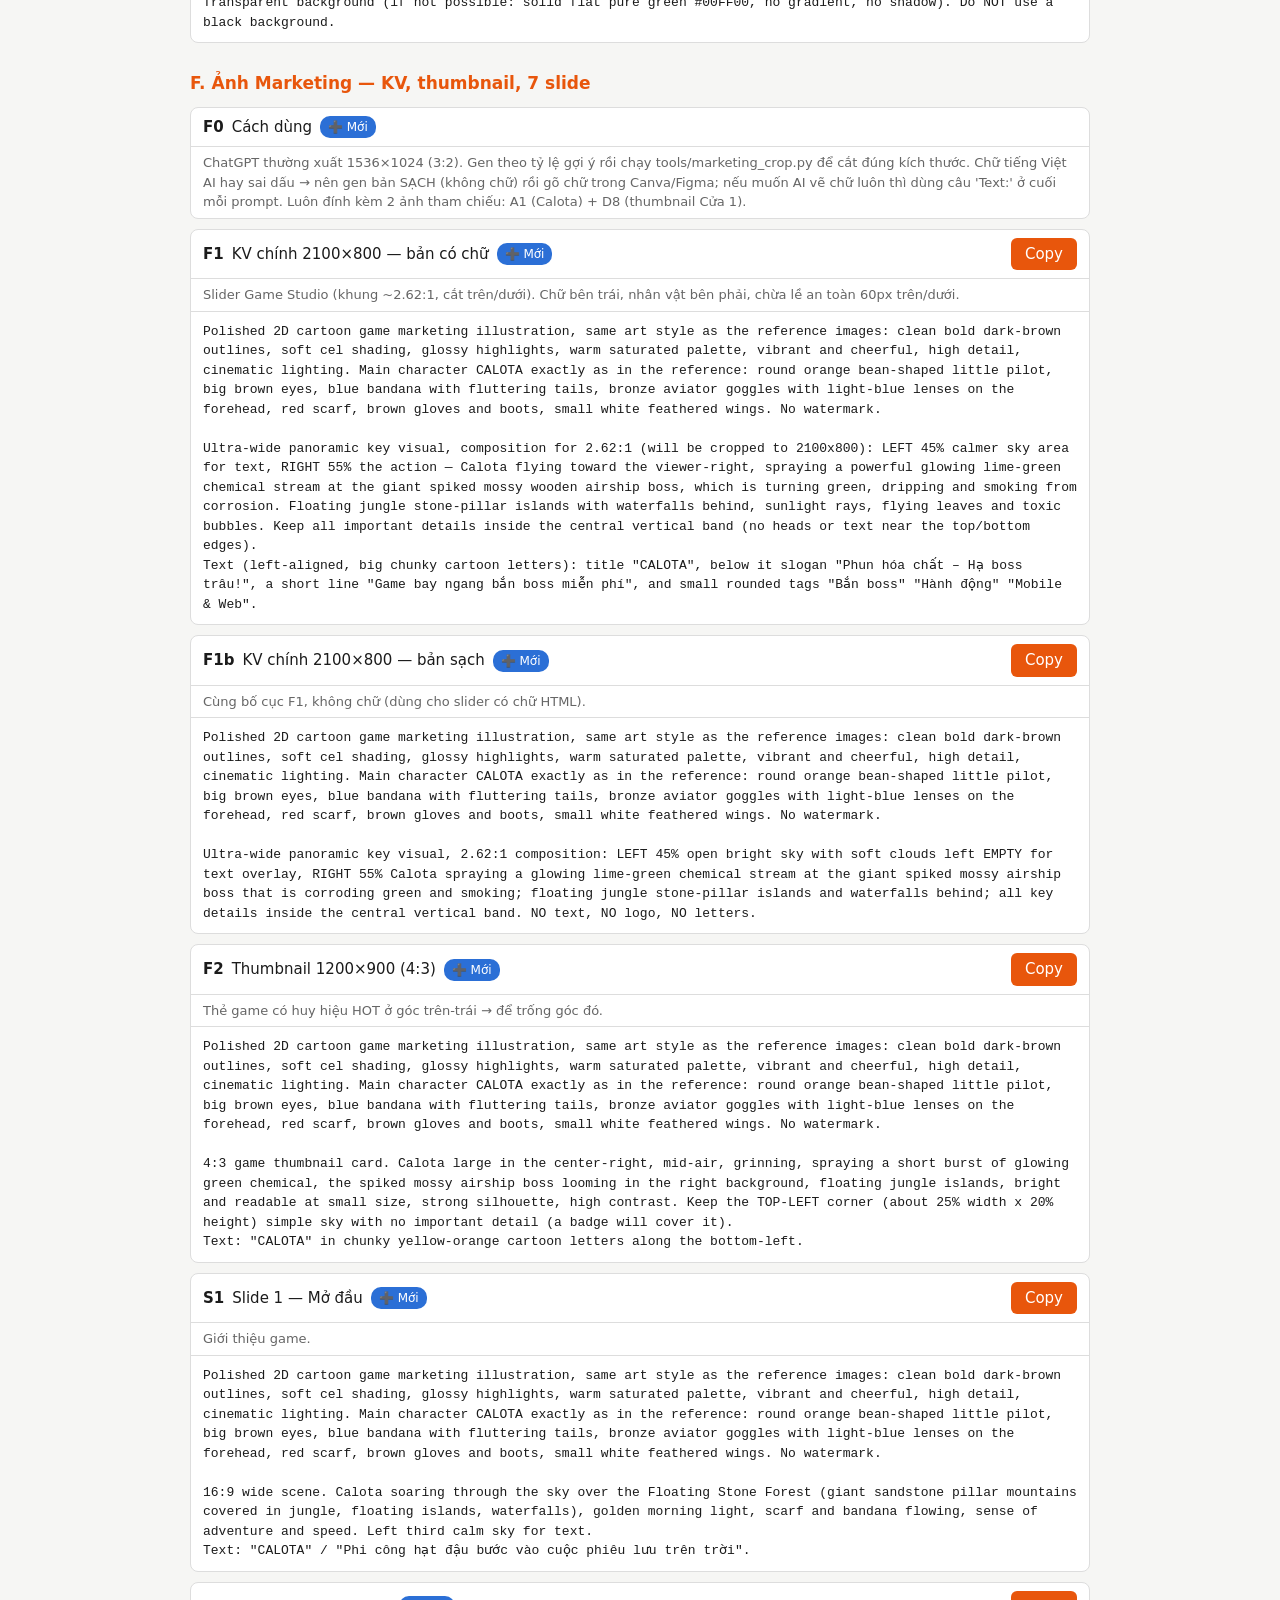
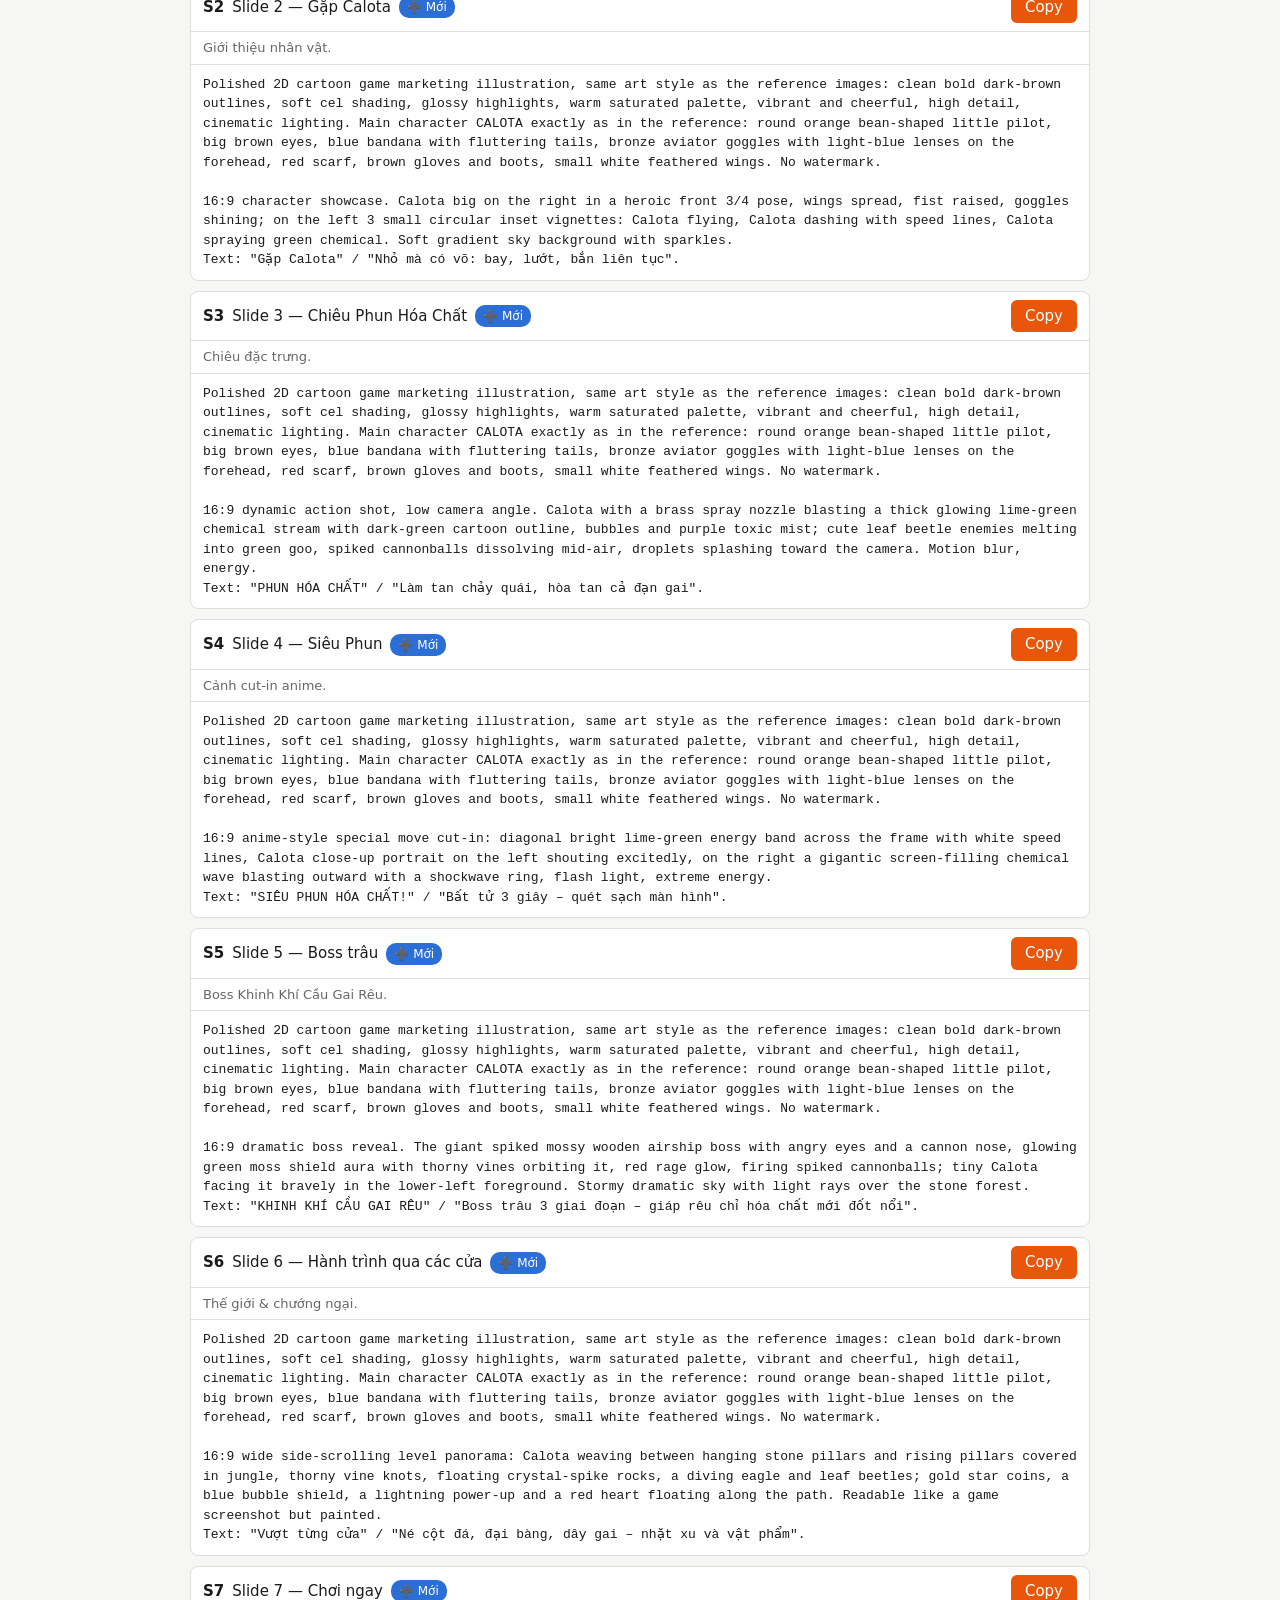
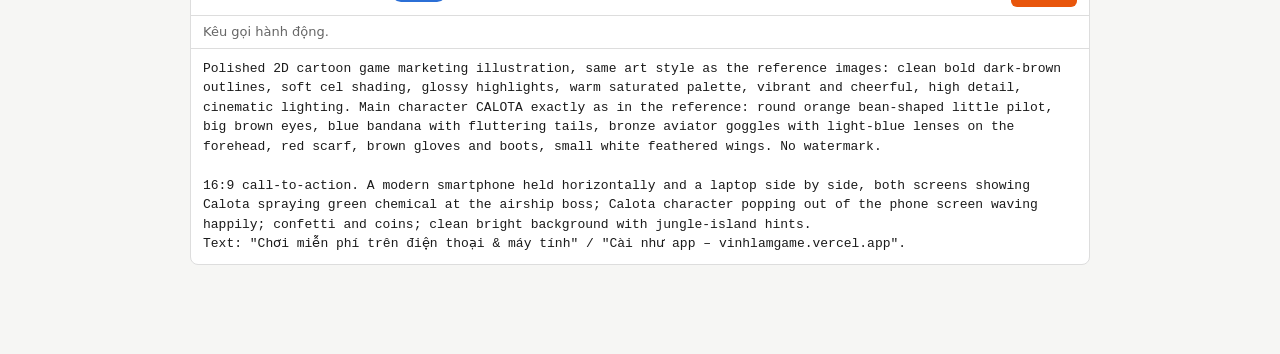
==== commit 8ff707b2: "Add files via upload" ====
--- a/docs/CALOTA_PROMPTS.html
+++ b/docs/CALOTA_PROMPTS.html
@@ -17,8 +17,8 @@
 .filters button{font:inherit;padding:4px 10px;margin:2px;border:1px solid var(--line);background:var(--card);color:var(--fg);border-radius:6px;cursor:pointer}
 .tip{color:var(--mut);font-size:13px}
 </style></head><body><main>
-<h1>CALOTA — Prompt tạo asset · v3</h1>
-<p class="tip">Đã đối chiếu 27 ảnh (gốc + Điều chỉnh). Cửa 1 đã dựng thành game chơi được. ✅ Đạt: 22 · ⚠ Cần sửa: 1 · 🔁 Gen lại: 0 · ➕ Mới: 4.<br>Mỗi prompt đã gồm sẵn khóa phong cách — bấm Copy là dùng. Prompt nhân vật: đính kèm ảnh A1 làm tham chiếu; prompt Cửa 1: đính kèm ảnh D1 hoặc D8.</p>
+<h1>CALOTA — Prompt tạo asset · v4</h1>
+<p class="tip">Đã đối chiếu 27 ảnh (gốc + Điều chỉnh). Cửa 1 đã dựng thành game chơi được. Phần F: ảnh Marketing. ✅ Đạt: 22 · ⚠ Cần sửa: 1 · 🔁 Gen lại: 0 · ➕ Mới: 15.<br>Mỗi prompt đã gồm sẵn khóa phong cách — bấm Copy là dùng. Prompt nhân vật: đính kèm ảnh A1 làm tham chiếu; prompt Cửa 1: đính kèm ảnh D1 hoặc D8.</p>
 <div class="filters">Lọc: <button data-f="">Tất cả</button><button data-f="todo">Chỉ việc cần làm</button></div>
 <h2>A. Calota — bay</h2><div class="card ok"><div class="hd"><b>A1</b> Sprite sheet bay 8 frame<span class="st" style="background:#2a9d4b">✅ Đạt</span><button onclick="cp(this)">Copy</button></div><p class="n">Đồng nhất tốt (thân lệch &lt;3%). Nhân vật trôi trong ô và chạm mép ô → mình cắt lại bằng code, không cần gen lại. Prompt dưới đã thêm câu chống chạm mép cho lần sau.</p><div class="ims"><figure><img src="[data-uri]"><figcaption>Eight-Frame Flying Mascot Sprite Sheet.png</figcaption></figure></div><pre>Cute 2D cartoon game sprite, chibi proportions, clean bold dark-brown outline, soft cel shading with subtle gradient, glossy highlights, warm saturated palette, side view facing RIGHT, no text, no watermark, no drop shadow.
 Character: CALOTA — a round orange bean-shaped little pilot, big brown eyes with white highlights, small open happy mouth, rosy cheeks, blue bandana headband with two fluttering tails at the back, bronze aviator goggles with glowing light-blue lenses resting on the forehead, red scarf around the neck with long tail flowing behind, brown leather gloves and brown boots, two small white feathered angel wings on the back.
@@ -66,7 +66,36 @@
 Transparent background (if not possible: solid flat pure green #00FF00, no gradient, no shadow). Do NOT use a black background.</pre></div><div class="card new"><div class="hd"><b>E4</b> Logo game CALOTA<span class="st" style="background:#2b6fd6">➕ Mới</span><button onclick="cp(this)">Copy</button></div><p class="n">Logo cho menu, thumbnail và site Vinh làm game.</p><pre>Cute 2D cartoon game art, clean bold dark-brown outline, soft cel shading with subtle gradient, glossy highlights, warm saturated palette, no text, no watermark. Same art style as the reference image.
 
 Game logo text &quot;CALOTA&quot; in chunky rounded bold cartoon letters, warm yellow-orange gradient with thick dark-brown outline and glossy highlights, a small pair of white feathered wings on the letter C, bronze aviator goggles resting on top of the letter O, a few lime-green chemical droplets splashing from the last A. Centered, wide 3:1 composition.
-Transparent background (if not possible: solid flat pure green #00FF00, no gradient, no shadow). Do NOT use a black background.</pre></div>
+Transparent background (if not possible: solid flat pure green #00FF00, no gradient, no shadow). Do NOT use a black background.</pre></div><h2>F. Ảnh Marketing — KV, thumbnail, 7 slide</h2><div class="card new"><div class="hd"><b>F0</b> Cách dùng<span class="st" style="background:#2b6fd6">➕ Mới</span></div><p class="n">ChatGPT thường xuất 1536×1024 (3:2). Gen theo tỷ lệ gợi ý rồi chạy tools/marketing_crop.py để cắt đúng kích thước. Chữ tiếng Việt AI hay sai dấu → nên gen bản SẠCH (không chữ) rồi gõ chữ trong Canva/Figma; nếu muốn AI vẽ chữ luôn thì dùng câu &#x27;Text:&#x27; ở cuối mỗi prompt. Luôn đính kèm 2 ảnh tham chiếu: A1 (Calota) + D8 (thumbnail Cửa 1).</p></div><div class="card new"><div class="hd"><b>F1</b> KV chính 2100×800 — bản có chữ<span class="st" style="background:#2b6fd6">➕ Mới</span><button onclick="cp(this)">Copy</button></div><p class="n">Slider Game Studio (khung ~2.62:1, cắt trên/dưới). Chữ bên trái, nhân vật bên phải, chừa lề an toàn 60px trên/dưới.</p><pre>Polished 2D cartoon game marketing illustration, same art style as the reference images: clean bold dark-brown outlines, soft cel shading, glossy highlights, warm saturated palette, vibrant and cheerful, high detail, cinematic lighting. Main character CALOTA exactly as in the reference: round orange bean-shaped little pilot, big brown eyes, blue bandana with fluttering tails, bronze aviator goggles with light-blue lenses on the forehead, red scarf, brown gloves and boots, small white feathered wings. No watermark.
+
+Ultra-wide panoramic key visual, composition for 2.62:1 (will be cropped to 2100x800): LEFT 45% calmer sky area for text, RIGHT 55% the action — Calota flying toward the viewer-right, spraying a powerful glowing lime-green chemical stream at the giant spiked mossy wooden airship boss, which is turning green, dripping and smoking from corrosion. Floating jungle stone-pillar islands with waterfalls behind, sunlight rays, flying leaves and toxic bubbles. Keep all important details inside the central vertical band (no heads or text near the top/bottom edges).
+Text (left-aligned, big chunky cartoon letters): title &quot;CALOTA&quot;, below it slogan &quot;Phun hóa chất – Hạ boss trâu!&quot;, a short line &quot;Game bay ngang bắn boss miễn phí&quot;, and small rounded tags &quot;Bắn boss&quot; &quot;Hành động&quot; &quot;Mobile &amp; Web&quot;.</pre></div><div class="card new"><div class="hd"><b>F1b</b> KV chính 2100×800 — bản sạch<span class="st" style="background:#2b6fd6">➕ Mới</span><button onclick="cp(this)">Copy</button></div><p class="n">Cùng bố cục F1, không chữ (dùng cho slider có chữ HTML).</p><pre>Polished 2D cartoon game marketing illustration, same art style as the reference images: clean bold dark-brown outlines, soft cel shading, glossy highlights, warm saturated palette, vibrant and cheerful, high detail, cinematic lighting. Main character CALOTA exactly as in the reference: round orange bean-shaped little pilot, big brown eyes, blue bandana with fluttering tails, bronze aviator goggles with light-blue lenses on the forehead, red scarf, brown gloves and boots, small white feathered wings. No watermark.
+
+Ultra-wide panoramic key visual, 2.62:1 composition: LEFT 45% open bright sky with soft clouds left EMPTY for text overlay, RIGHT 55% Calota spraying a glowing lime-green chemical stream at the giant spiked mossy airship boss that is corroding green and smoking; floating jungle stone-pillar islands and waterfalls behind; all key details inside the central vertical band. NO text, NO logo, NO letters.</pre></div><div class="card new"><div class="hd"><b>F2</b> Thumbnail 1200×900 (4:3)<span class="st" style="background:#2b6fd6">➕ Mới</span><button onclick="cp(this)">Copy</button></div><p class="n">Thẻ game có huy hiệu HOT ở góc trên-trái → để trống góc đó.</p><pre>Polished 2D cartoon game marketing illustration, same art style as the reference images: clean bold dark-brown outlines, soft cel shading, glossy highlights, warm saturated palette, vibrant and cheerful, high detail, cinematic lighting. Main character CALOTA exactly as in the reference: round orange bean-shaped little pilot, big brown eyes, blue bandana with fluttering tails, bronze aviator goggles with light-blue lenses on the forehead, red scarf, brown gloves and boots, small white feathered wings. No watermark.
+
+4:3 game thumbnail card. Calota large in the center-right, mid-air, grinning, spraying a short burst of glowing green chemical, the spiked mossy airship boss looming in the right background, floating jungle islands, bright and readable at small size, strong silhouette, high contrast. Keep the TOP-LEFT corner (about 25% width x 20% height) simple sky with no important detail (a badge will cover it).
+Text: &quot;CALOTA&quot; in chunky yellow-orange cartoon letters along the bottom-left.</pre></div><div class="card new"><div class="hd"><b>S1</b> Slide 1 — Mở đầu<span class="st" style="background:#2b6fd6">➕ Mới</span><button onclick="cp(this)">Copy</button></div><p class="n">Giới thiệu game.</p><pre>Polished 2D cartoon game marketing illustration, same art style as the reference images: clean bold dark-brown outlines, soft cel shading, glossy highlights, warm saturated palette, vibrant and cheerful, high detail, cinematic lighting. Main character CALOTA exactly as in the reference: round orange bean-shaped little pilot, big brown eyes, blue bandana with fluttering tails, bronze aviator goggles with light-blue lenses on the forehead, red scarf, brown gloves and boots, small white feathered wings. No watermark.
+
+16:9 wide scene. Calota soaring through the sky over the Floating Stone Forest (giant sandstone pillar mountains covered in jungle, floating islands, waterfalls), golden morning light, scarf and bandana flowing, sense of adventure and speed. Left third calm sky for text.
+Text: &quot;CALOTA&quot; / &quot;Phi công hạt đậu bước vào cuộc phiêu lưu trên trời&quot;.</pre></div><div class="card new"><div class="hd"><b>S2</b> Slide 2 — Gặp Calota<span class="st" style="background:#2b6fd6">➕ Mới</span><button onclick="cp(this)">Copy</button></div><p class="n">Giới thiệu nhân vật.</p><pre>Polished 2D cartoon game marketing illustration, same art style as the reference images: clean bold dark-brown outlines, soft cel shading, glossy highlights, warm saturated palette, vibrant and cheerful, high detail, cinematic lighting. Main character CALOTA exactly as in the reference: round orange bean-shaped little pilot, big brown eyes, blue bandana with fluttering tails, bronze aviator goggles with light-blue lenses on the forehead, red scarf, brown gloves and boots, small white feathered wings. No watermark.
+
+16:9 character showcase. Calota big on the right in a heroic front 3/4 pose, wings spread, fist raised, goggles shining; on the left 3 small circular inset vignettes: Calota flying, Calota dashing with speed lines, Calota spraying green chemical. Soft gradient sky background with sparkles.
+Text: &quot;Gặp Calota&quot; / &quot;Nhỏ mà có võ: bay, lướt, bắn liên tục&quot;.</pre></div><div class="card new"><div class="hd"><b>S3</b> Slide 3 — Chiêu Phun Hóa Chất<span class="st" style="background:#2b6fd6">➕ Mới</span><button onclick="cp(this)">Copy</button></div><p class="n">Chiêu đặc trưng.</p><pre>Polished 2D cartoon game marketing illustration, same art style as the reference images: clean bold dark-brown outlines, soft cel shading, glossy highlights, warm saturated palette, vibrant and cheerful, high detail, cinematic lighting. Main character CALOTA exactly as in the reference: round orange bean-shaped little pilot, big brown eyes, blue bandana with fluttering tails, bronze aviator goggles with light-blue lenses on the forehead, red scarf, brown gloves and boots, small white feathered wings. No watermark.
+
+16:9 dynamic action shot, low camera angle. Calota with a brass spray nozzle blasting a thick glowing lime-green chemical stream with dark-green cartoon outline, bubbles and purple toxic mist; cute leaf beetle enemies melting into green goo, spiked cannonballs dissolving mid-air, droplets splashing toward the camera. Motion blur, energy.
+Text: &quot;PHUN HÓA CHẤT&quot; / &quot;Làm tan chảy quái, hòa tan cả đạn gai&quot;.</pre></div><div class="card new"><div class="hd"><b>S4</b> Slide 4 — Siêu Phun<span class="st" style="background:#2b6fd6">➕ Mới</span><button onclick="cp(this)">Copy</button></div><p class="n">Cảnh cut-in anime.</p><pre>Polished 2D cartoon game marketing illustration, same art style as the reference images: clean bold dark-brown outlines, soft cel shading, glossy highlights, warm saturated palette, vibrant and cheerful, high detail, cinematic lighting. Main character CALOTA exactly as in the reference: round orange bean-shaped little pilot, big brown eyes, blue bandana with fluttering tails, bronze aviator goggles with light-blue lenses on the forehead, red scarf, brown gloves and boots, small white feathered wings. No watermark.
+
+16:9 anime-style special move cut-in: diagonal bright lime-green energy band across the frame with white speed lines, Calota close-up portrait on the left shouting excitedly, on the right a gigantic screen-filling chemical wave blasting outward with a shockwave ring, flash light, extreme energy.
+Text: &quot;SIÊU PHUN HÓA CHẤT!&quot; / &quot;Bất tử 3 giây – quét sạch màn hình&quot;.</pre></div><div class="card new"><div class="hd"><b>S5</b> Slide 5 — Boss trâu<span class="st" style="background:#2b6fd6">➕ Mới</span><button onclick="cp(this)">Copy</button></div><p class="n">Boss Khinh Khí Cầu Gai Rêu.</p><pre>Polished 2D cartoon game marketing illustration, same art style as the reference images: clean bold dark-brown outlines, soft cel shading, glossy highlights, warm saturated palette, vibrant and cheerful, high detail, cinematic lighting. Main character CALOTA exactly as in the reference: round orange bean-shaped little pilot, big brown eyes, blue bandana with fluttering tails, bronze aviator goggles with light-blue lenses on the forehead, red scarf, brown gloves and boots, small white feathered wings. No watermark.
+
+16:9 dramatic boss reveal. The giant spiked mossy wooden airship boss with angry eyes and a cannon nose, glowing green moss shield aura with thorny vines orbiting it, red rage glow, firing spiked cannonballs; tiny Calota facing it bravely in the lower-left foreground. Stormy dramatic sky with light rays over the stone forest.
+Text: &quot;KHINH KHÍ CẦU GAI RÊU&quot; / &quot;Boss trâu 3 giai đoạn – giáp rêu chỉ hóa chất mới đốt nổi&quot;.</pre></div><div class="card new"><div class="hd"><b>S6</b> Slide 6 — Hành trình qua các cửa<span class="st" style="background:#2b6fd6">➕ Mới</span><button onclick="cp(this)">Copy</button></div><p class="n">Thế giới &amp; chướng ngại.</p><pre>Polished 2D cartoon game marketing illustration, same art style as the reference images: clean bold dark-brown outlines, soft cel shading, glossy highlights, warm saturated palette, vibrant and cheerful, high detail, cinematic lighting. Main character CALOTA exactly as in the reference: round orange bean-shaped little pilot, big brown eyes, blue bandana with fluttering tails, bronze aviator goggles with light-blue lenses on the forehead, red scarf, brown gloves and boots, small white feathered wings. No watermark.
+
+16:9 wide side-scrolling level panorama: Calota weaving between hanging stone pillars and rising pillars covered in jungle, thorny vine knots, floating crystal-spike rocks, a diving eagle and leaf beetles; gold star coins, a blue bubble shield, a lightning power-up and a red heart floating along the path. Readable like a game screenshot but painted.
+Text: &quot;Vượt từng cửa&quot; / &quot;Né cột đá, đại bàng, dây gai – nhặt xu và vật phẩm&quot;.</pre></div><div class="card new"><div class="hd"><b>S7</b> Slide 7 — Chơi ngay<span class="st" style="background:#2b6fd6">➕ Mới</span><button onclick="cp(this)">Copy</button></div><p class="n">Kêu gọi hành động.</p><pre>Polished 2D cartoon game marketing illustration, same art style as the reference images: clean bold dark-brown outlines, soft cel shading, glossy highlights, warm saturated palette, vibrant and cheerful, high detail, cinematic lighting. Main character CALOTA exactly as in the reference: round orange bean-shaped little pilot, big brown eyes, blue bandana with fluttering tails, bronze aviator goggles with light-blue lenses on the forehead, red scarf, brown gloves and boots, small white feathered wings. No watermark.
+
+16:9 call-to-action. A modern smartphone held horizontally and a laptop side by side, both screens showing Calota spraying green chemical at the airship boss; Calota character popping out of the phone screen waving happily; confetti and coins; clean bright background with jungle-island hints.
+Text: &quot;Chơi miễn phí trên điện thoại &amp; máy tính&quot; / &quot;Cài như app – vinhlamgame.vercel.app&quot;.</pre></div>
 </main><script>
 function cp(b){const t=b.closest('.card').querySelector('pre').innerText;
 const done=()=>{b.textContent='Đã copy';b.classList.add('ok');setTimeout(()=>{b.textContent='Copy';b.classList.remove('ok')},1200)};
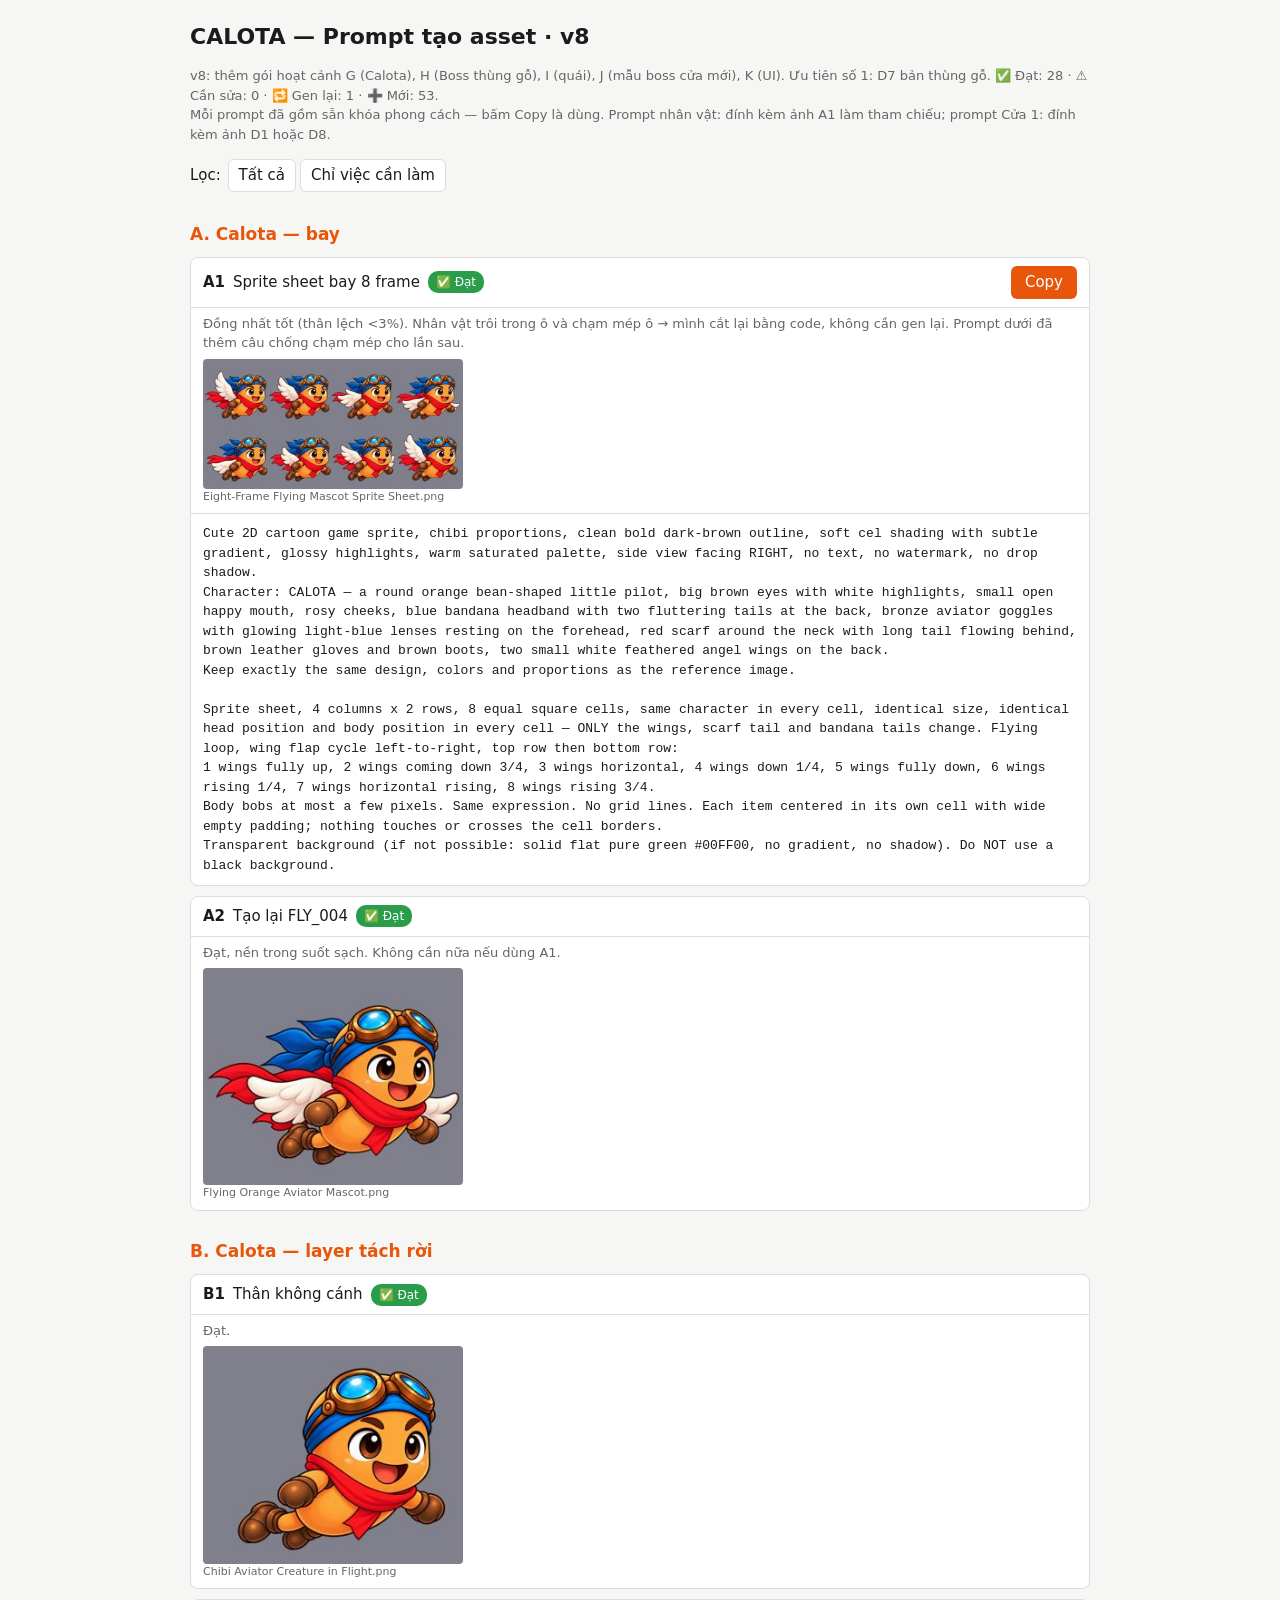
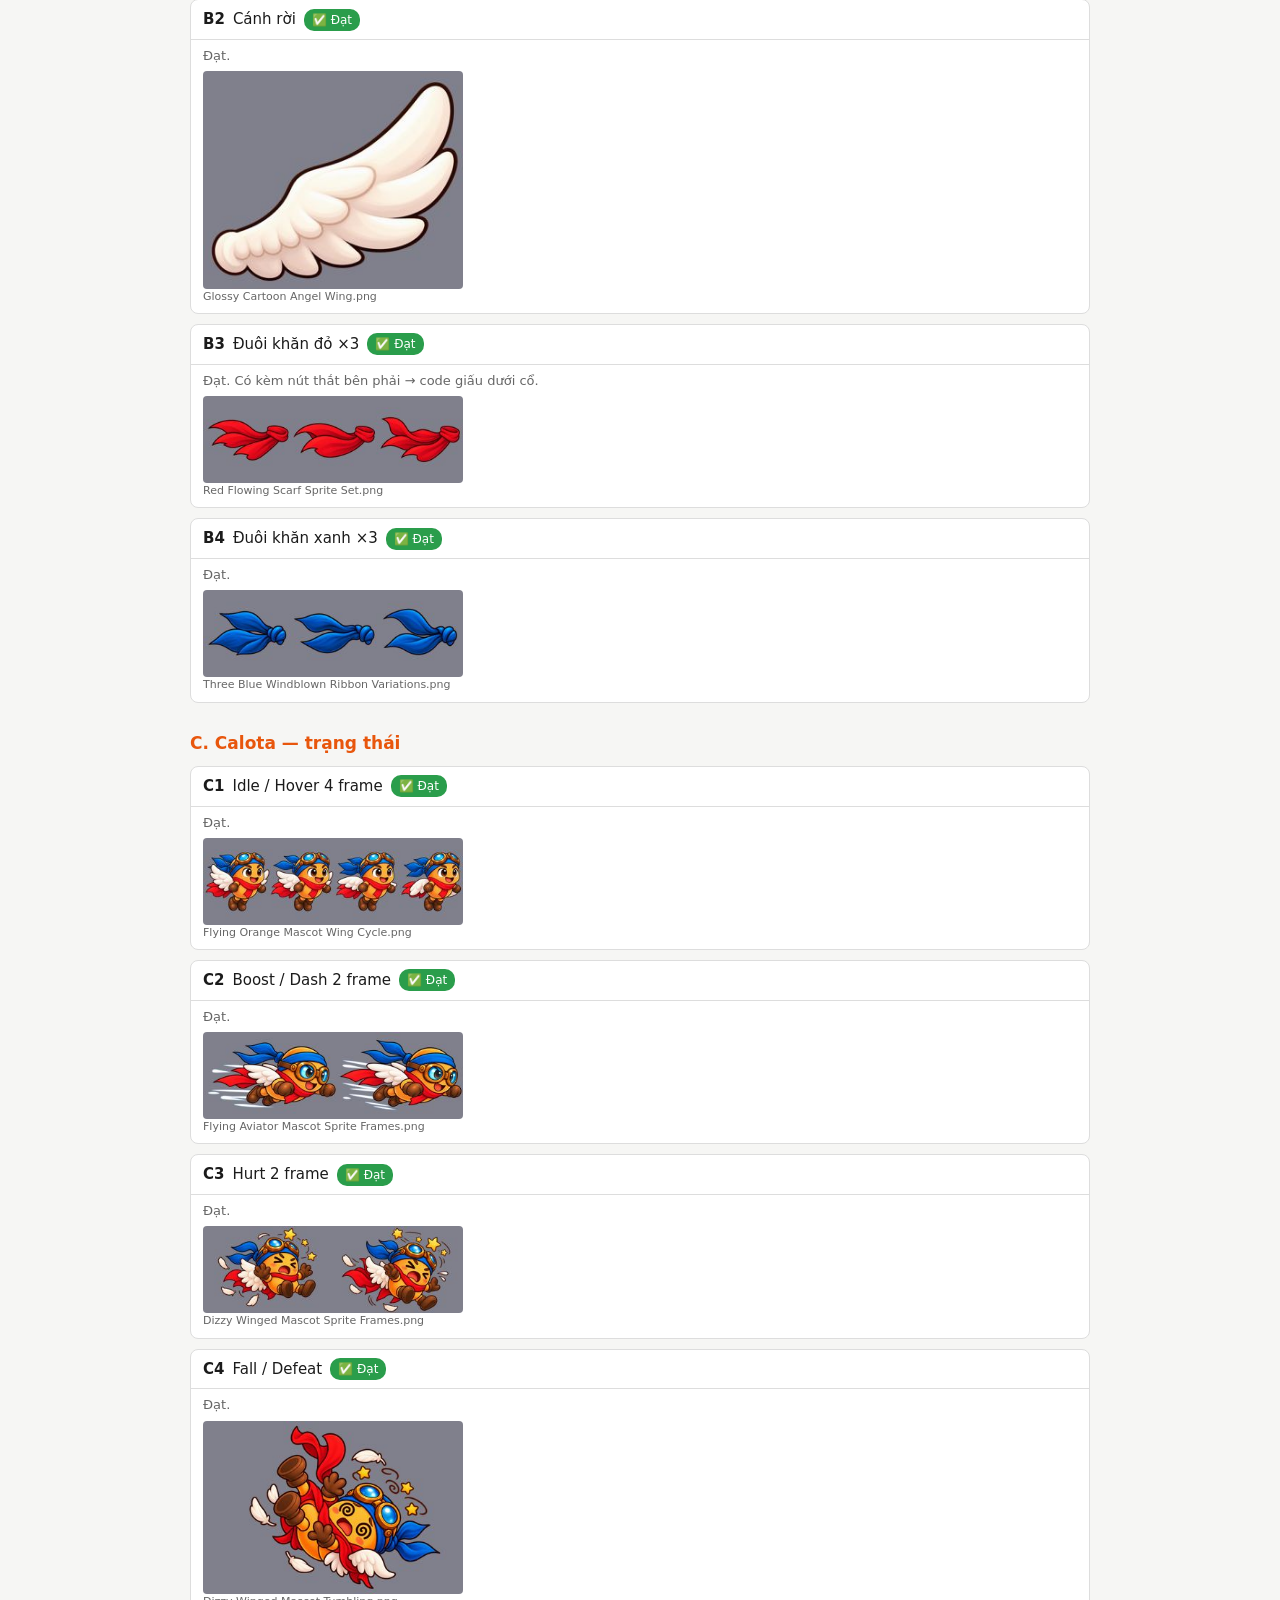
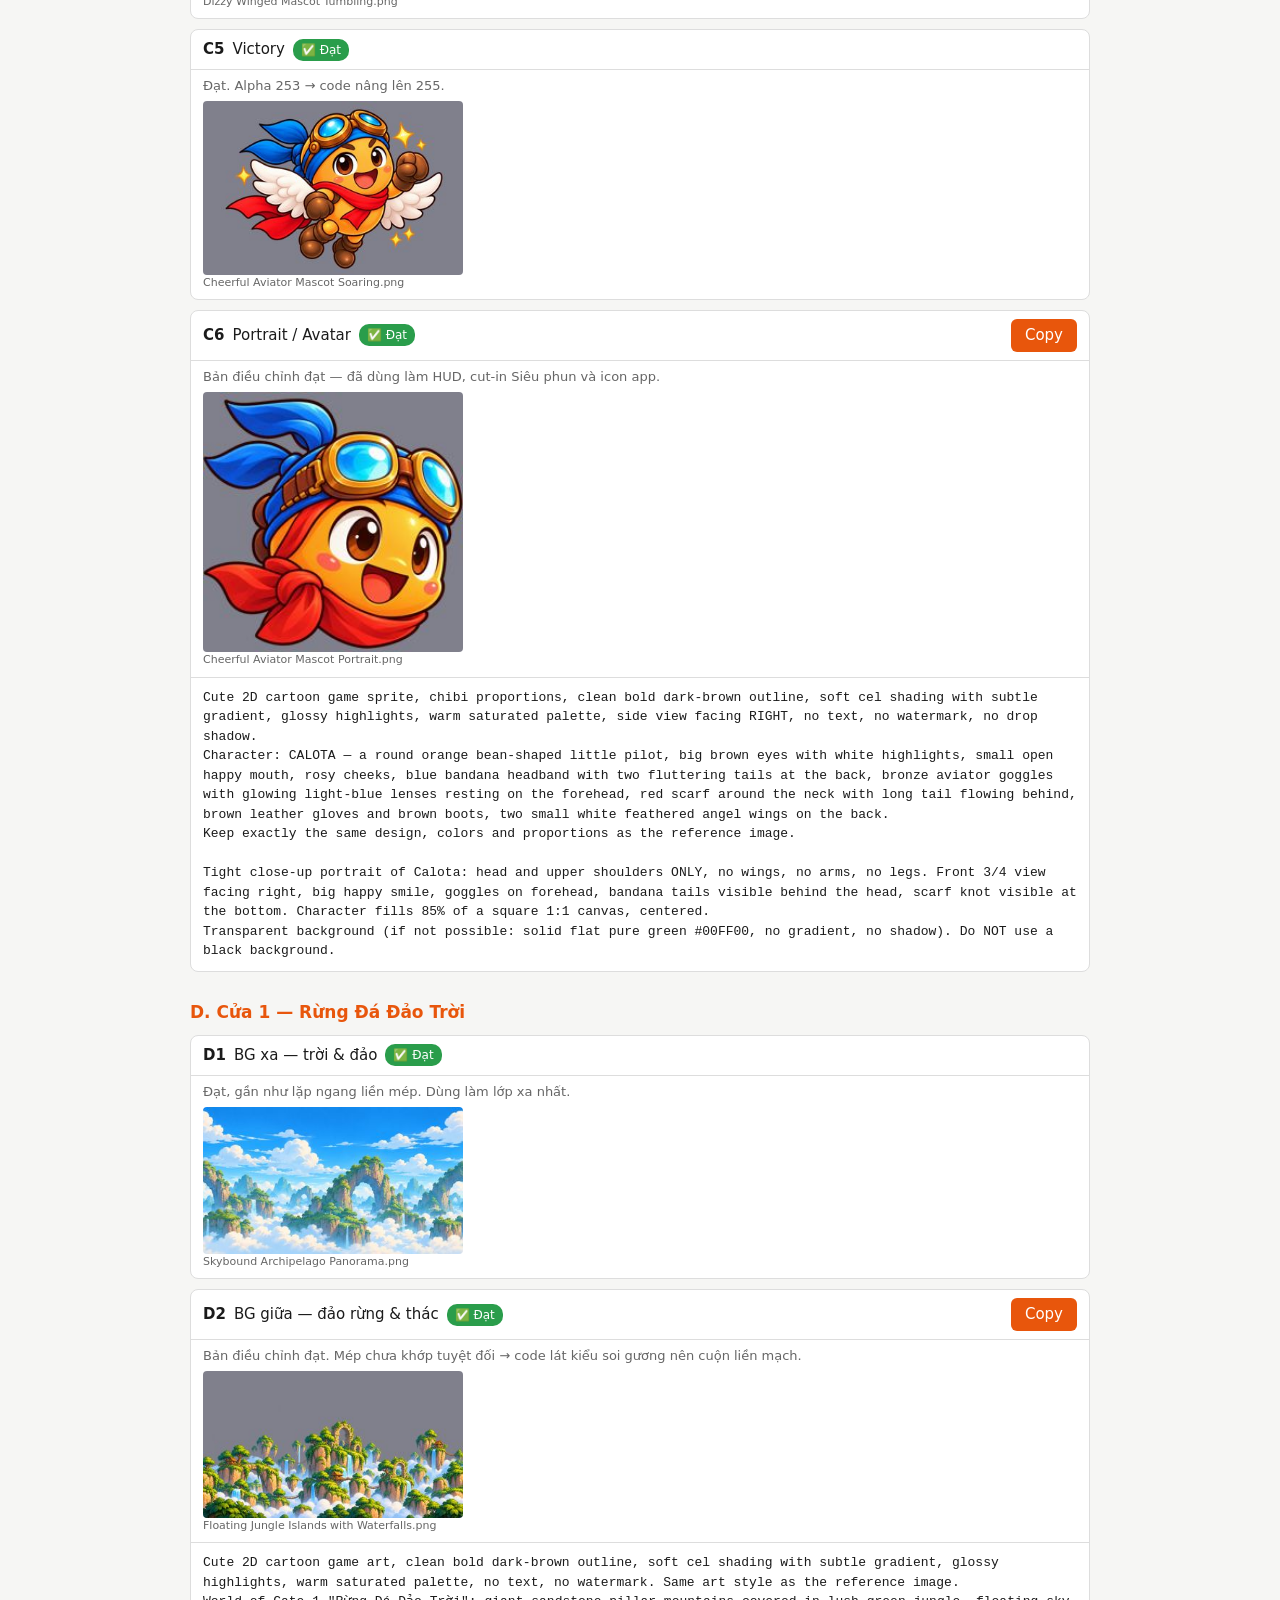
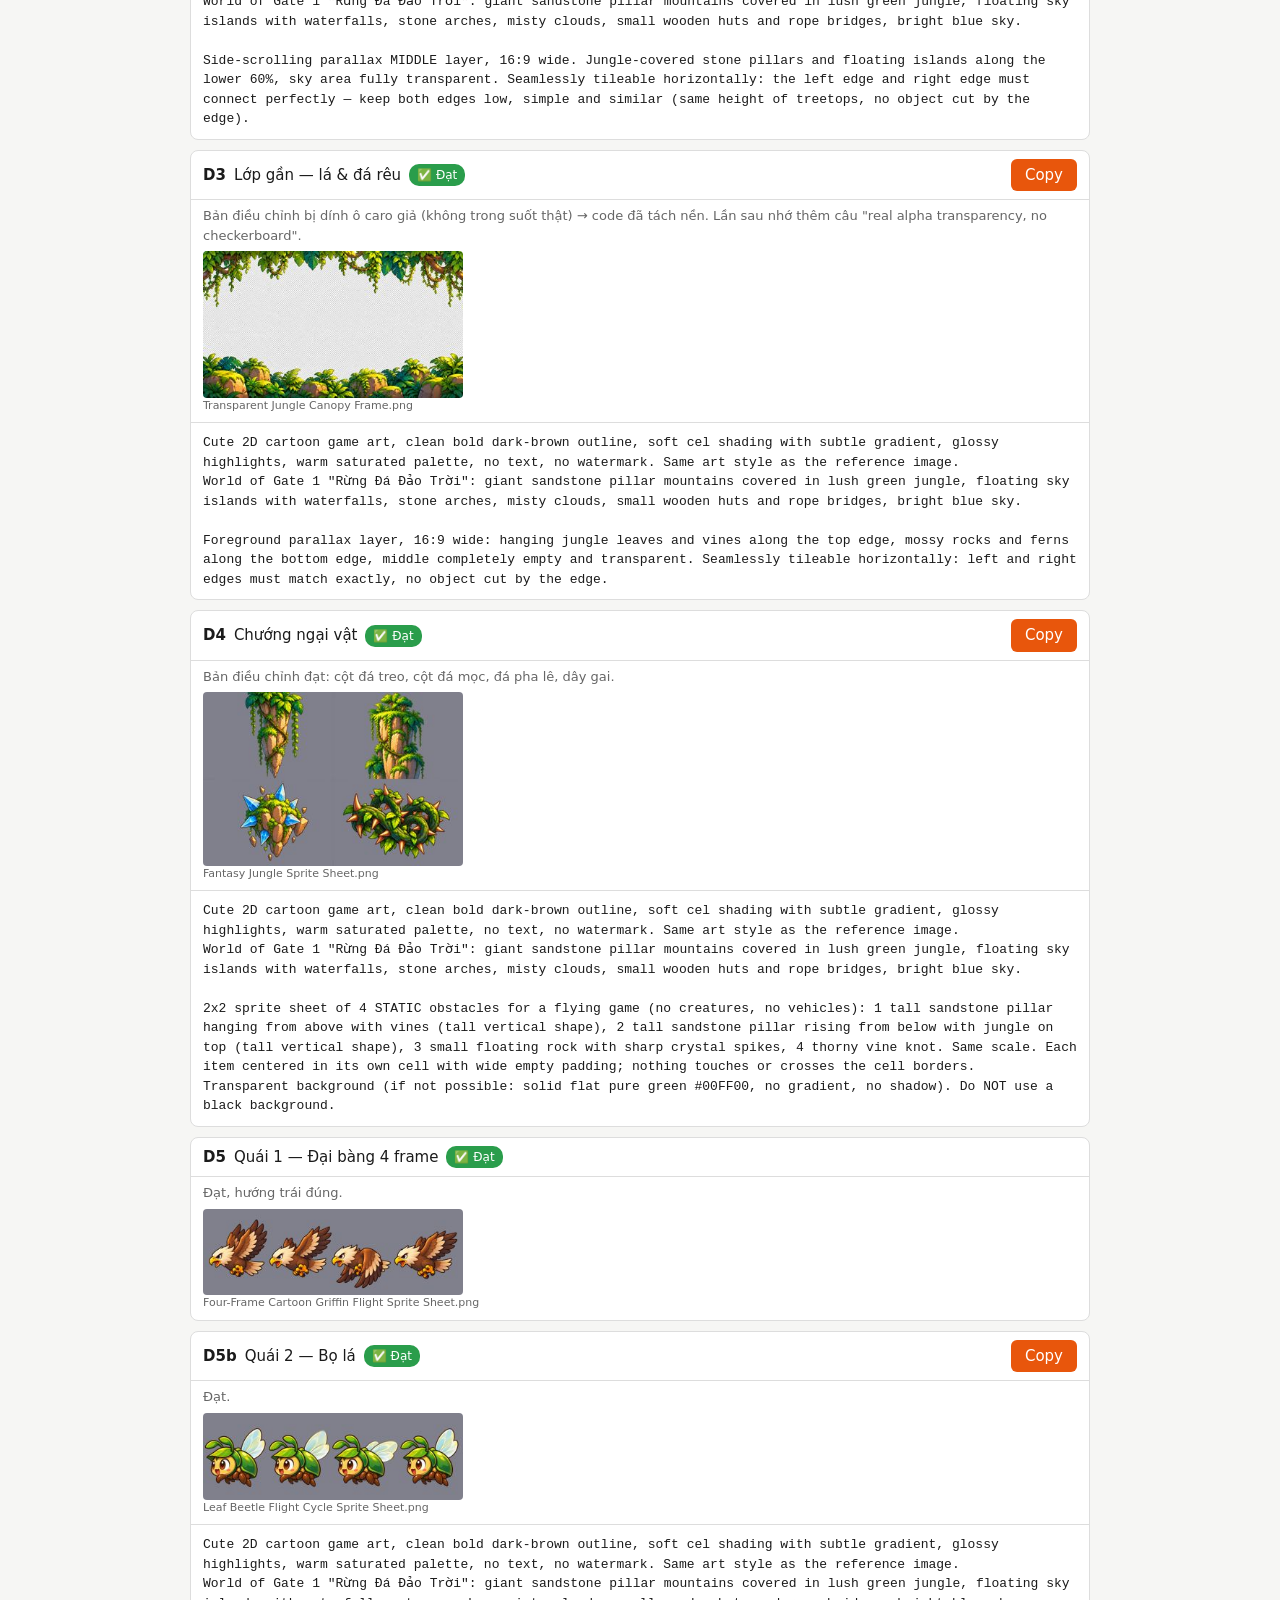
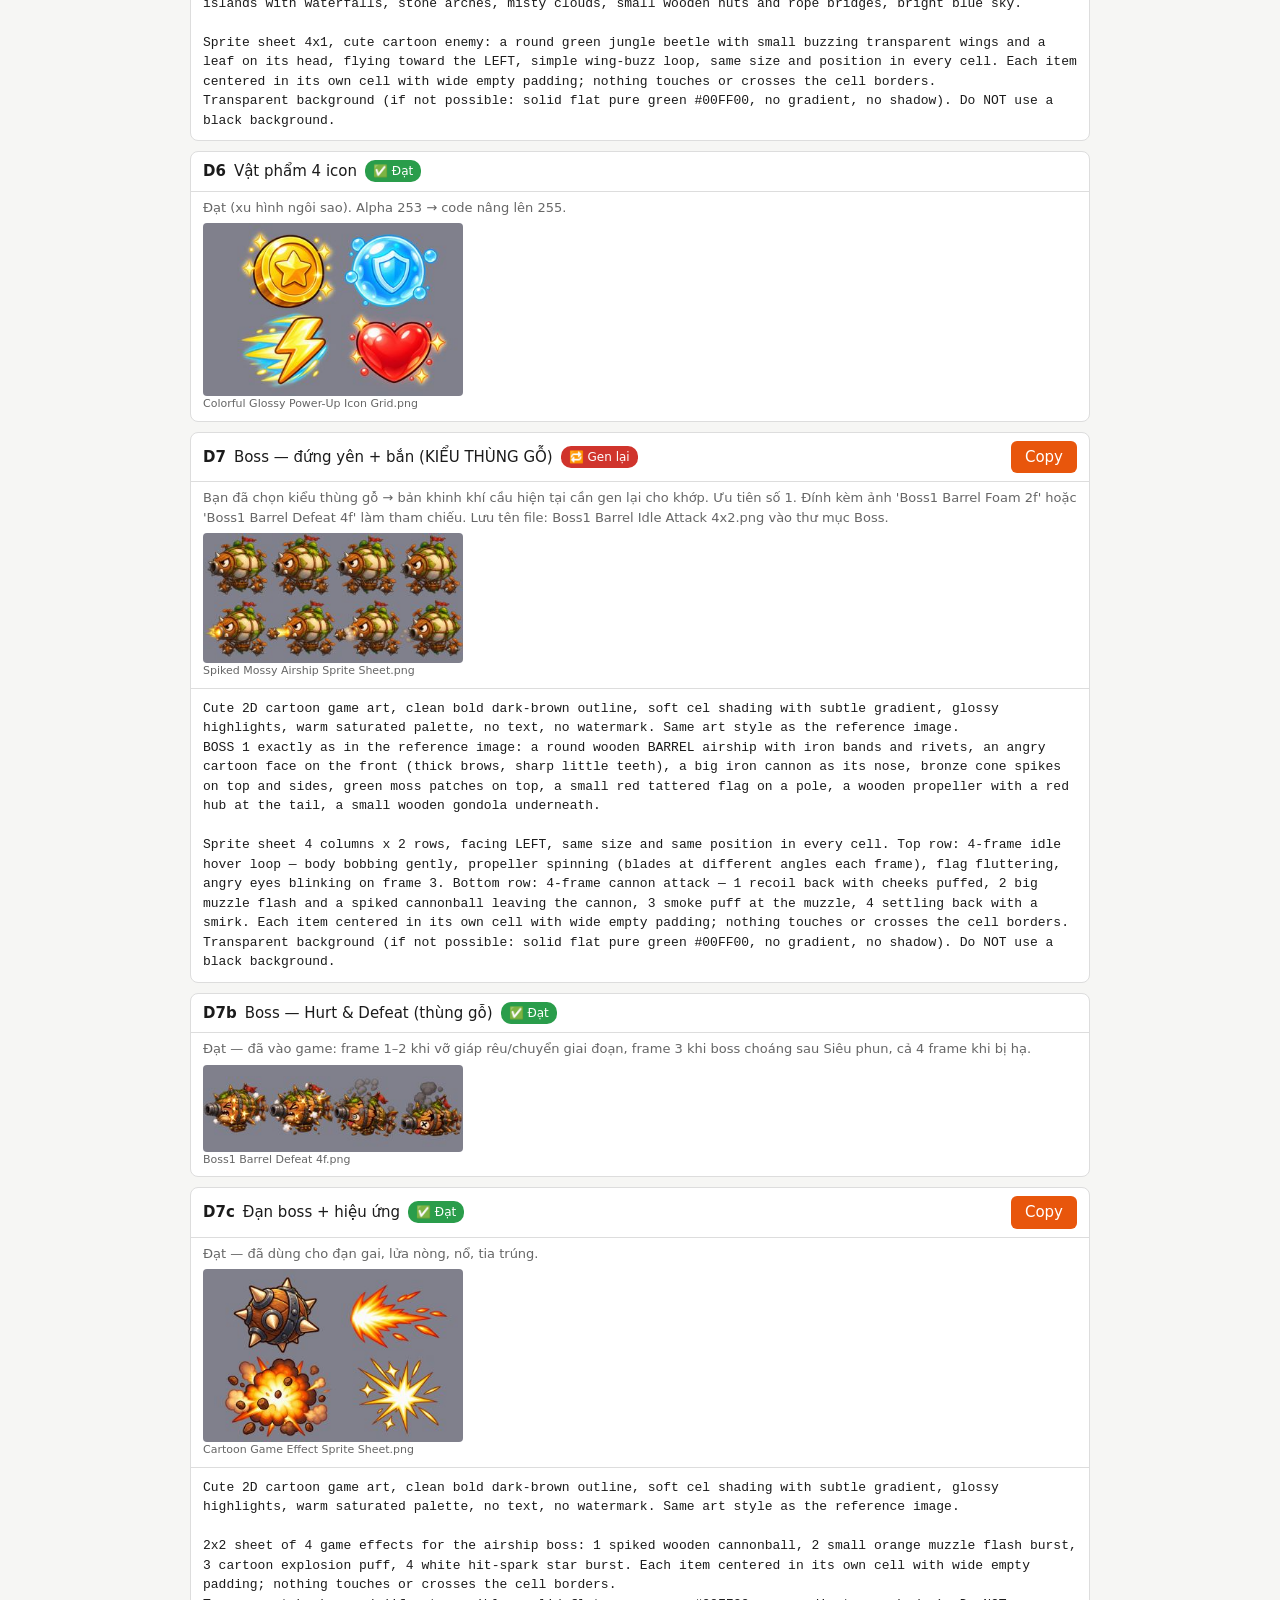
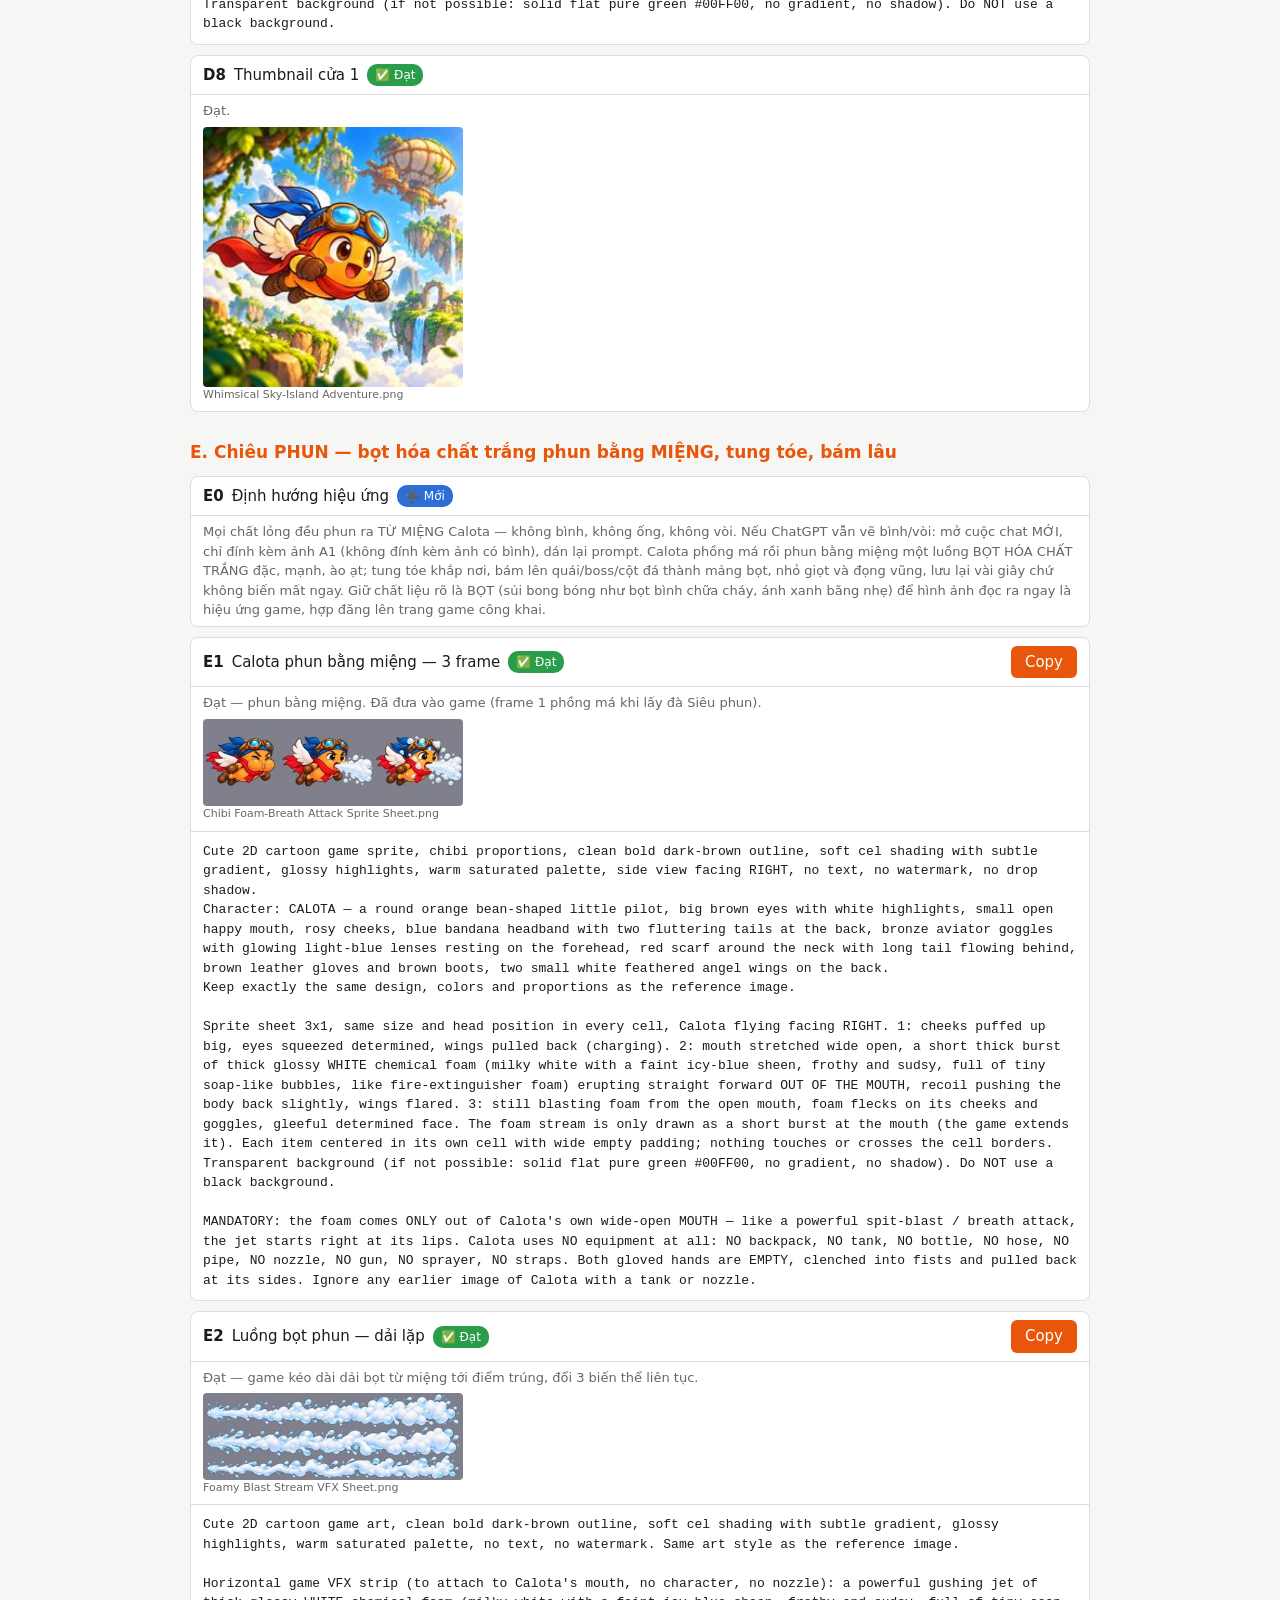
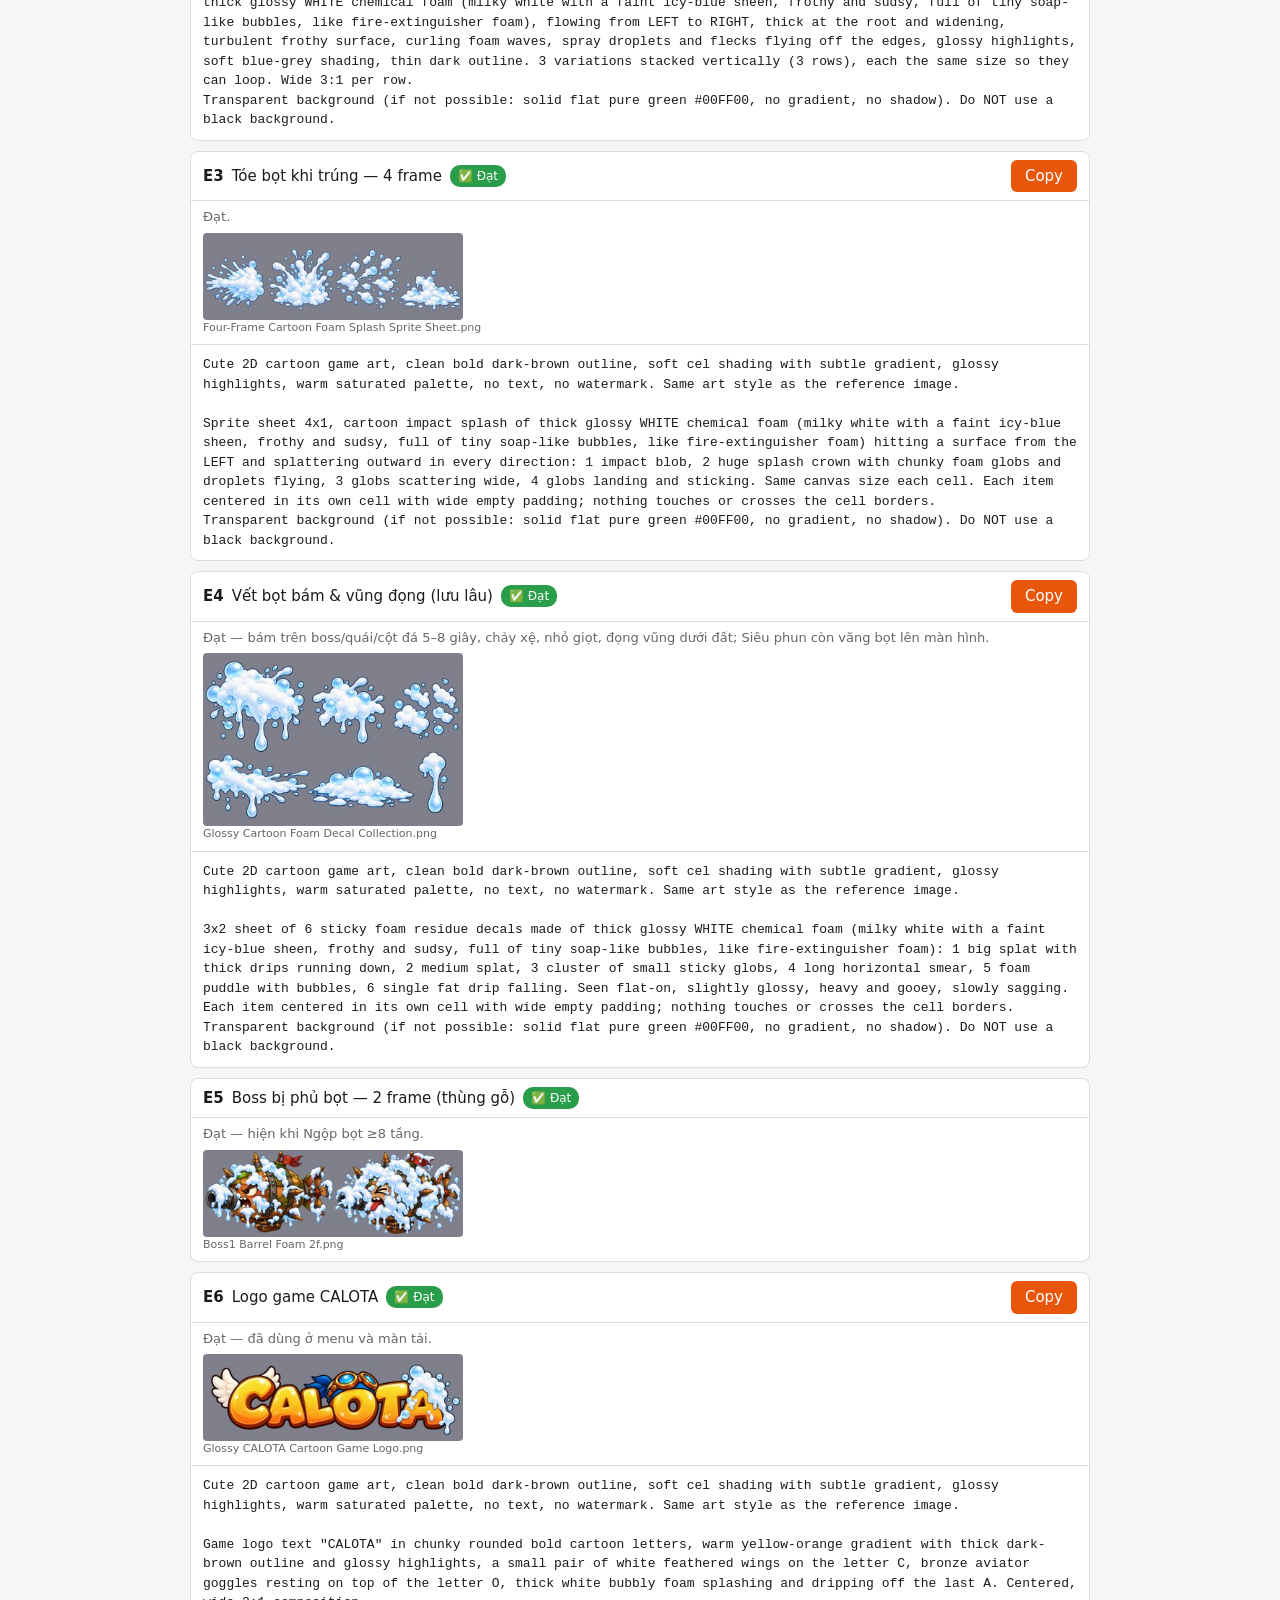
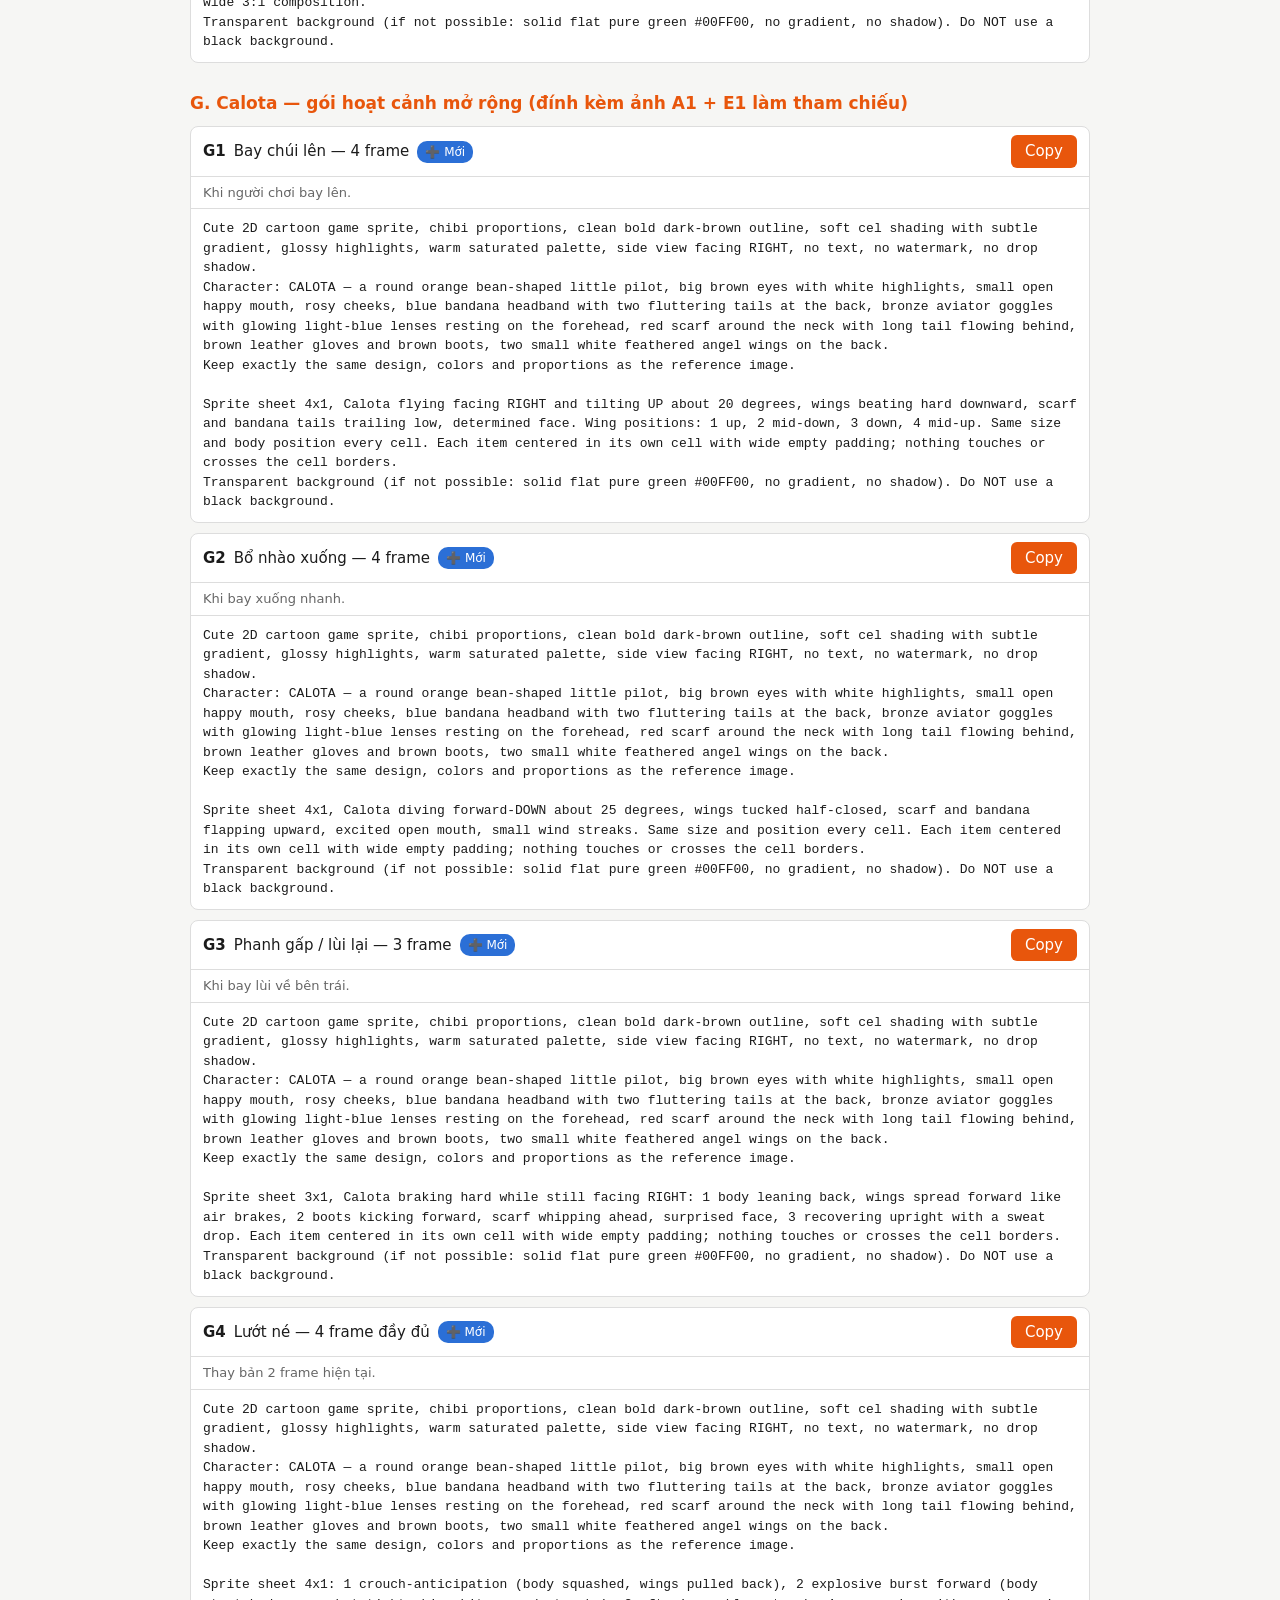
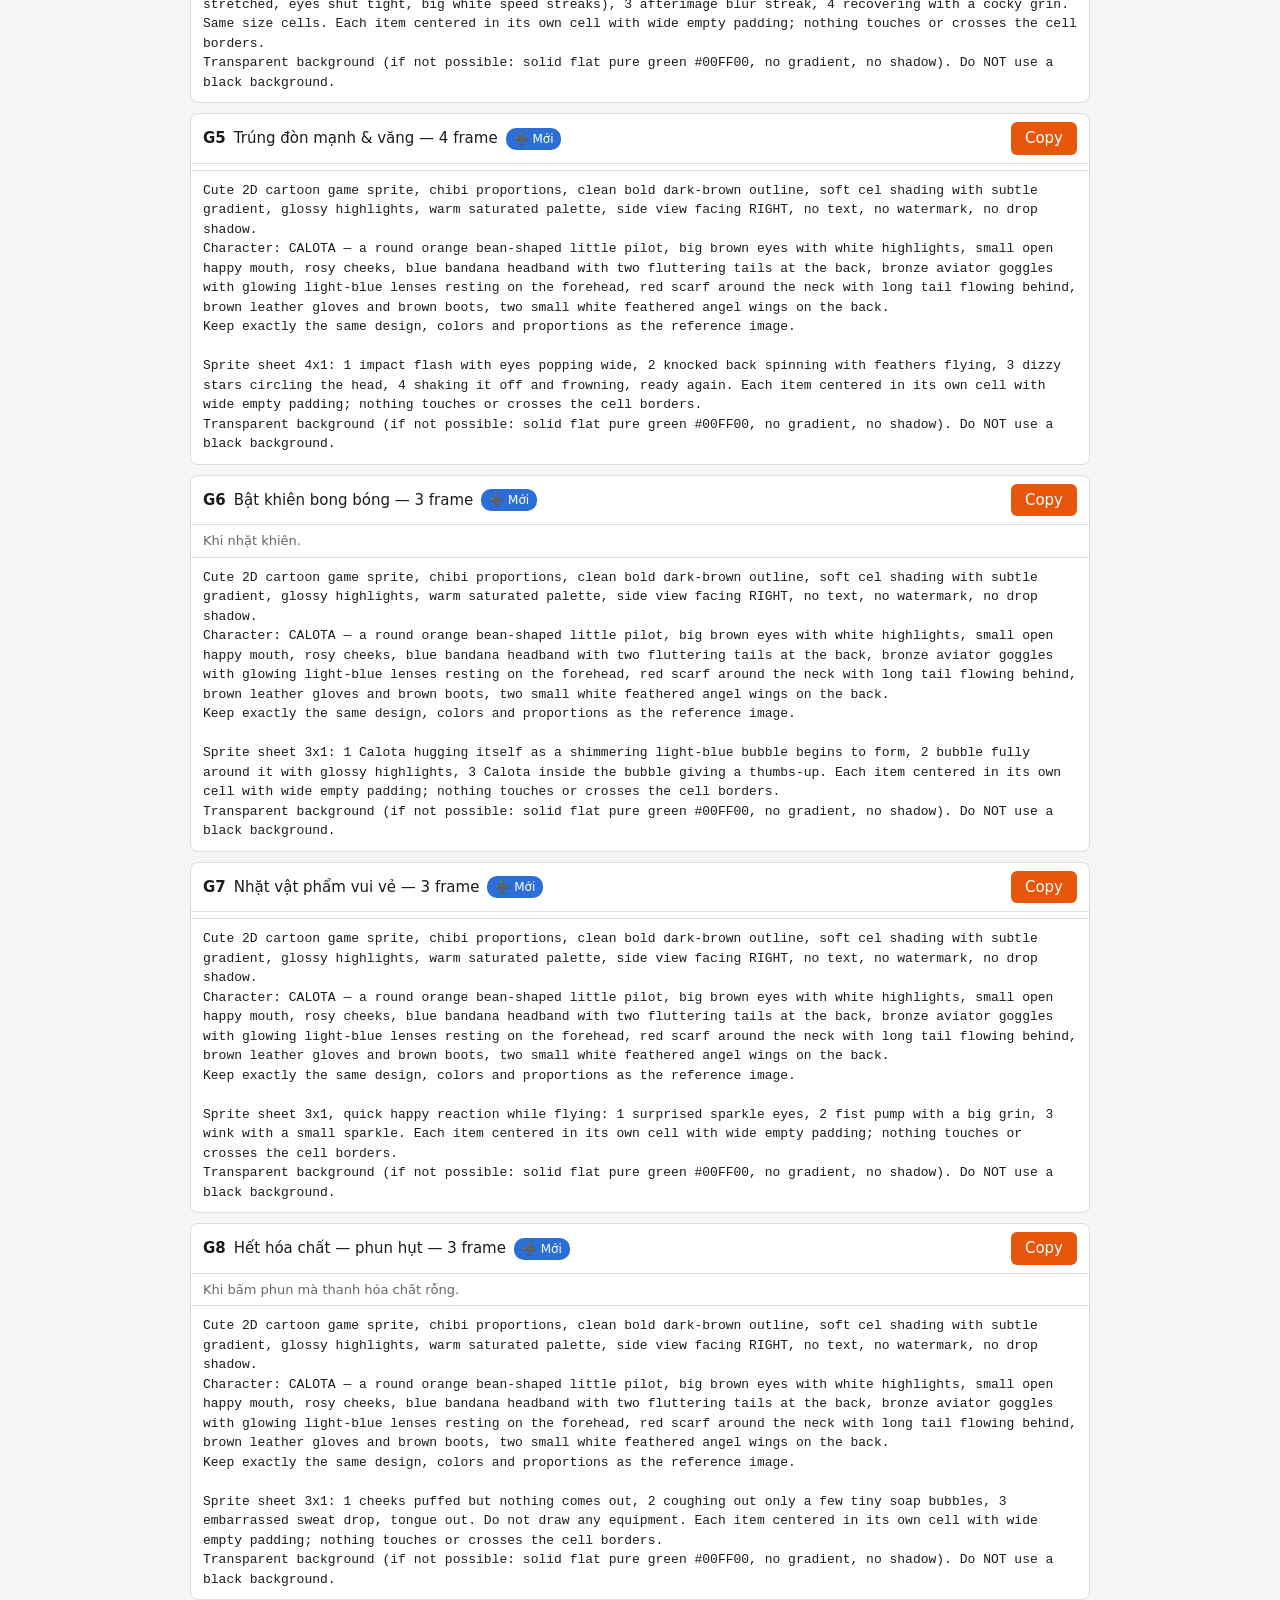
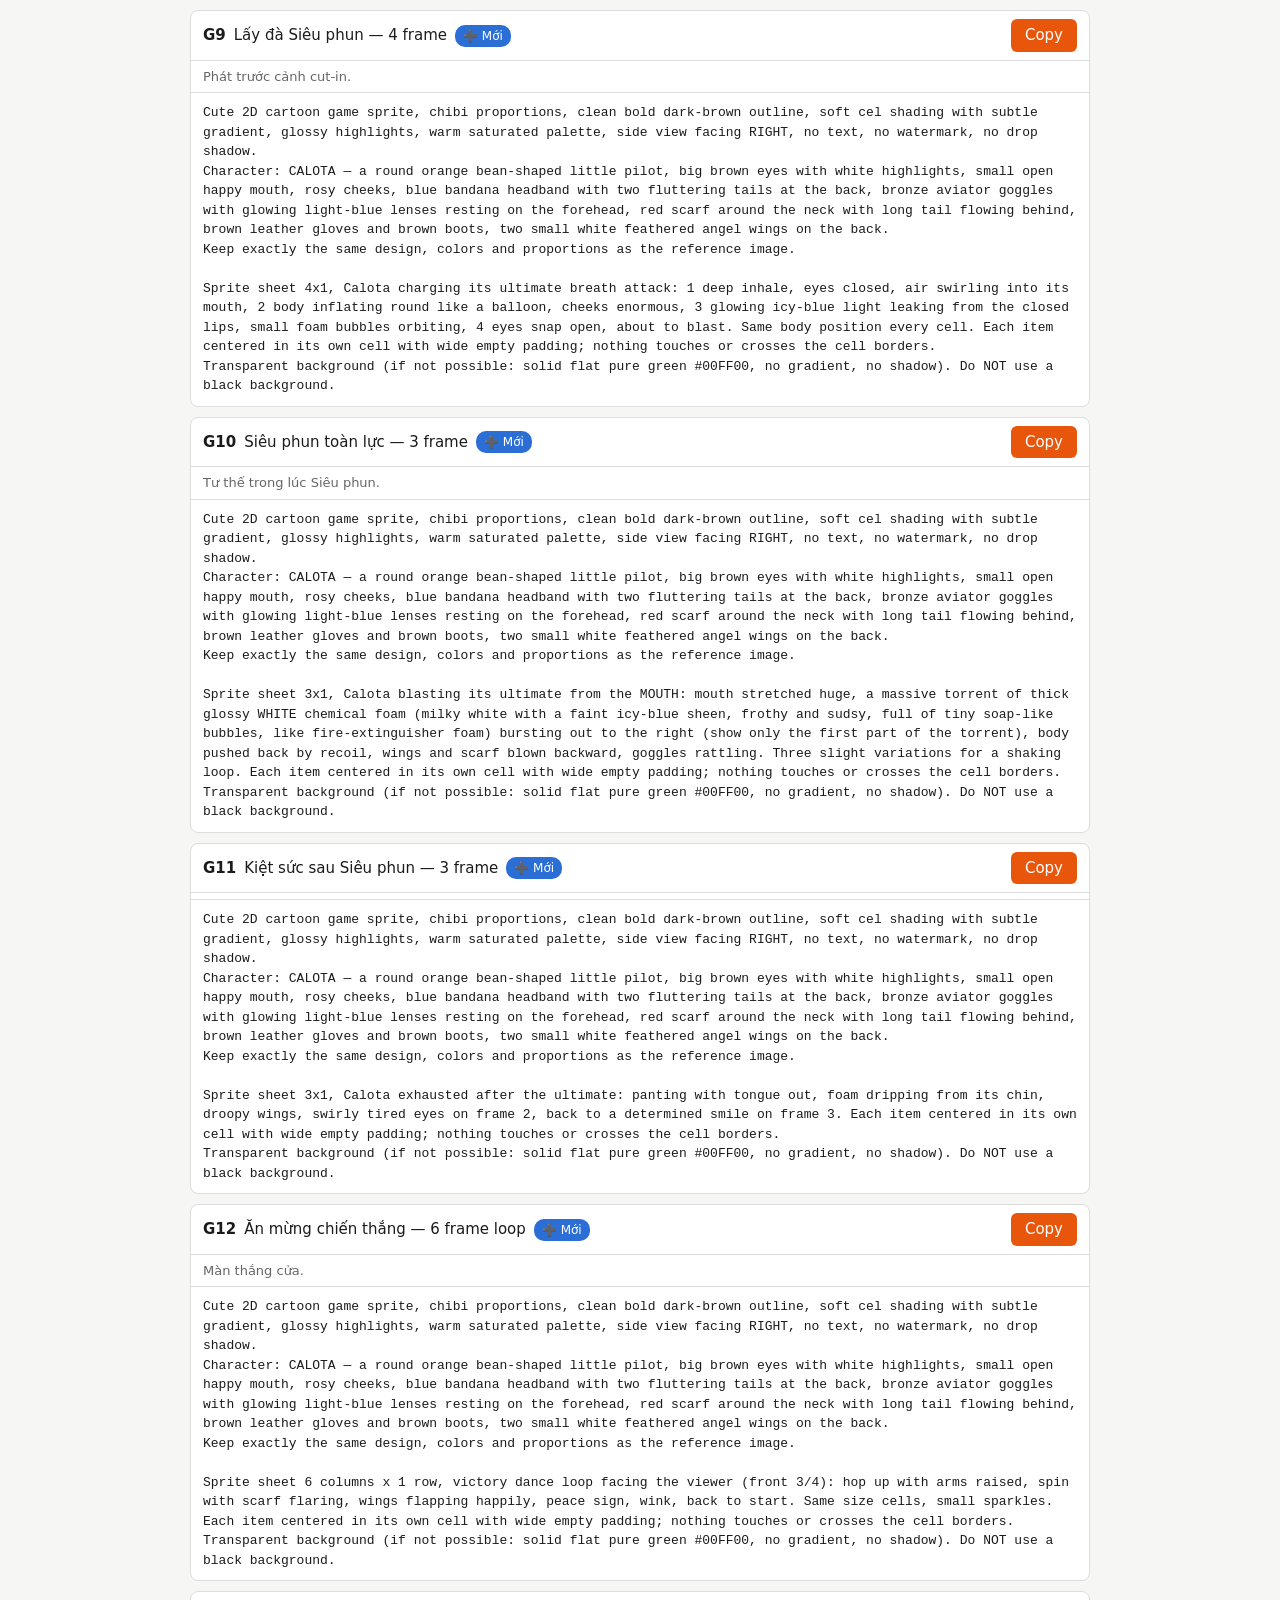
==== commit a3bac95b: "Add files via upload" ====
--- a/docs/CALOTA_PROMPTS.html
+++ b/docs/CALOTA_PROMPTS.html
@@ -17,8 +17,8 @@
 .filters button{font:inherit;padding:4px 10px;margin:2px;border:1px solid var(--line);background:var(--card);color:var(--fg);border-radius:6px;cursor:pointer}
 .tip{color:var(--mut);font-size:13px}
 </style></head><body><main>
-<h1>CALOTA — Prompt tạo asset · v4</h1>
-<p class="tip">Đã đối chiếu 27 ảnh (gốc + Điều chỉnh). Cửa 1 đã dựng thành game chơi được. Phần F: ảnh Marketing. ✅ Đạt: 22 · ⚠ Cần sửa: 1 · 🔁 Gen lại: 0 · ➕ Mới: 15.<br>Mỗi prompt đã gồm sẵn khóa phong cách — bấm Copy là dùng. Prompt nhân vật: đính kèm ảnh A1 làm tham chiếu; prompt Cửa 1: đính kèm ảnh D1 hoặc D8.</p>
+<h1>CALOTA — Prompt tạo asset · v8</h1>
+<p class="tip">v8: thêm gói hoạt cảnh G (Calota), H (Boss thùng gỗ), I (quái), J (mẫu boss cửa mới), K (UI). Ưu tiên số 1: D7 bản thùng gỗ. ✅ Đạt: 28 · ⚠ Cần sửa: 0 · 🔁 Gen lại: 1 · ➕ Mới: 53.<br>Mỗi prompt đã gồm sẵn khóa phong cách — bấm Copy là dùng. Prompt nhân vật: đính kèm ảnh A1 làm tham chiếu; prompt Cửa 1: đính kèm ảnh D1 hoặc D8.</p>
 <div class="filters">Lọc: <button data-f="">Tất cả</button><button data-f="todo">Chỉ việc cần làm</button></div>
 <h2>A. Calota — bay</h2><div class="card ok"><div class="hd"><b>A1</b> Sprite sheet bay 8 frame<span class="st" style="background:#2a9d4b">✅ Đạt</span><button onclick="cp(this)">Copy</button></div><p class="n">Đồng nhất tốt (thân lệch &lt;3%). Nhân vật trôi trong ô và chạm mép ô → mình cắt lại bằng code, không cần gen lại. Prompt dưới đã thêm câu chống chạm mép cho lần sau.</p><div class="ims"><figure><img src="[data-uri]"><figcaption>Eight-Frame Flying Mascot Sprite Sheet.png</figcaption></figure></div><pre>Cute 2D cartoon game sprite, chibi proportions, clean bold dark-brown outline, soft cel shading with subtle gradient, glossy highlights, warm saturated palette, side view facing RIGHT, no text, no watermark, no drop shadow.
 Character: CALOTA — a round orange bean-shaped little pilot, big brown eyes with white highlights, small open happy mouth, rosy cheeks, blue bandana headband with two fluttering tails at the back, bronze aviator goggles with glowing light-blue lenses resting on the forehead, red scarf around the neck with long tail flowing behind, brown leather gloves and brown boots, two small white feathered angel wings on the back.
@@ -46,56 +46,241 @@
 World of Gate 1 &quot;Rừng Đá Đảo Trời&quot;: giant sandstone pillar mountains covered in lush green jungle, floating sky islands with waterfalls, stone arches, misty clouds, small wooden huts and rope bridges, bright blue sky.
 
 Sprite sheet 4x1, cute cartoon enemy: a round green jungle beetle with small buzzing transparent wings and a leaf on its head, flying toward the LEFT, simple wing-buzz loop, same size and position in every cell. Each item centered in its own cell with wide empty padding; nothing touches or crosses the cell borders.
-Transparent background (if not possible: solid flat pure green #00FF00, no gradient, no shadow). Do NOT use a black background.</pre></div><div class="card ok"><div class="hd"><b>D6</b> Vật phẩm 4 icon<span class="st" style="background:#2a9d4b">✅ Đạt</span></div><p class="n">Đạt (xu hình ngôi sao). Alpha 253 → code nâng lên 255.</p><div class="ims"><figure><img src="[data-uri]"><figcaption>Colorful Glossy Power-Up Icon Grid.png</figcaption></figure></div></div><div class="card ok"><div class="hd"><b>D7</b> Boss — Khinh khí cầu gai<span class="st" style="background:#2a9d4b">✅ Đạt</span></div><p class="n">Đạt: hàng trên idle, hàng dưới bắn cầu gai.</p><div class="ims"><figure><img src="[data-uri]"><figcaption>Spiked Mossy Airship Sprite Sheet.png</figcaption></figure></div></div><div class="card fix"><div class="hd"><b>D7b</b> Boss — Hurt &amp; Defeat<span class="st" style="background:#d98b00">⚠ Cần sửa</span><button onclick="cp(this)">Copy</button></div><p class="n">Dùng được cho cảnh boss nổ. Dáng boss khác bản idle (tròn hơn, nòng pháo khác) → nếu muốn khớp 100% thì gen lại, đính kèm ảnh D7.</p><div class="ims"><figure><img src="[data-uri]"><figcaption>Steampunk Airship Defeat Sprite Sheet.png</figcaption></figure></div><pre>Cute 2D cartoon game art, clean bold dark-brown outline, soft cel shading with subtle gradient, glossy highlights, warm saturated palette, no text, no watermark. Same art style as the reference image.
-
-Same boss as the reference image (spiked mossy wooden airship with angry eyes and cannon nose), facing LEFT. Sprite sheet 4x1, same size and position every cell: 1-2 hurt (flashing white, eyes squeezed, small cracks), 3-4 defeated (balloon deflating, smoke puffs, dizzy eyes, tilting down). Each item centered in its own cell with wide empty padding; nothing touches or crosses the cell borders.
-Transparent background (if not possible: solid flat pure green #00FF00, no gradient, no shadow). Do NOT use a black background.</pre></div><div class="card ok"><div class="hd"><b>D7c</b> Đạn boss + hiệu ứng<span class="st" style="background:#2a9d4b">✅ Đạt</span><button onclick="cp(this)">Copy</button></div><p class="n">Đạt — đã dùng cho đạn gai, lửa nòng, nổ, tia trúng.</p><div class="ims"><figure><img src="[data-uri]"><figcaption>Cartoon Game Effect Sprite Sheet.png</figcaption></figure></div><pre>Cute 2D cartoon game art, clean bold dark-brown outline, soft cel shading with subtle gradient, glossy highlights, warm saturated palette, no text, no watermark. Same art style as the reference image.
+Transparent background (if not possible: solid flat pure green #00FF00, no gradient, no shadow). Do NOT use a black background.</pre></div><div class="card ok"><div class="hd"><b>D6</b> Vật phẩm 4 icon<span class="st" style="background:#2a9d4b">✅ Đạt</span></div><p class="n">Đạt (xu hình ngôi sao). Alpha 253 → code nâng lên 255.</p><div class="ims"><figure><img src="[data-uri]"><figcaption>Colorful Glossy Power-Up Icon Grid.png</figcaption></figure></div></div><div class="card redo"><div class="hd"><b>D7</b> Boss — đứng yên + bắn (KIỂU THÙNG GỖ)<span class="st" style="background:#d0342c">🔁 Gen lại</span><button onclick="cp(this)">Copy</button></div><p class="n">Bạn đã chọn kiểu thùng gỗ → bản khinh khí cầu hiện tại cần gen lại cho khớp. Ưu tiên số 1. Đính kèm ảnh &#x27;Boss1 Barrel Foam 2f&#x27; hoặc &#x27;Boss1 Barrel Defeat 4f&#x27; làm tham chiếu. Lưu tên file: Boss1 Barrel Idle Attack 4x2.png vào thư mục Boss.</p><div class="ims"><figure><img src="[data-uri]"><figcaption>Spiked Mossy Airship Sprite Sheet.png</figcaption></figure></div><pre>Cute 2D cartoon game art, clean bold dark-brown outline, soft cel shading with subtle gradient, glossy highlights, warm saturated palette, no text, no watermark. Same art style as the reference image.
+BOSS 1 exactly as in the reference image: a round wooden BARREL airship with iron bands and rivets, an angry cartoon face on the front (thick brows, sharp little teeth), a big iron cannon as its nose, bronze cone spikes on top and sides, green moss patches on top, a small red tattered flag on a pole, a wooden propeller with a red hub at the tail, a small wooden gondola underneath.
+
+Sprite sheet 4 columns x 2 rows, facing LEFT, same size and same position in every cell. Top row: 4-frame idle hover loop — body bobbing gently, propeller spinning (blades at different angles each frame), flag fluttering, angry eyes blinking on frame 3. Bottom row: 4-frame cannon attack — 1 recoil back with cheeks puffed, 2 big muzzle flash and a spiked cannonball leaving the cannon, 3 smoke puff at the muzzle, 4 settling back with a smirk. Each item centered in its own cell with wide empty padding; nothing touches or crosses the cell borders.
+Transparent background (if not possible: solid flat pure green #00FF00, no gradient, no shadow). Do NOT use a black background.</pre></div><div class="card ok"><div class="hd"><b>D7b</b> Boss — Hurt &amp; Defeat (thùng gỗ)<span class="st" style="background:#2a9d4b">✅ Đạt</span></div><p class="n">Đạt — đã vào game: frame 1–2 khi vỡ giáp rêu/chuyển giai đoạn, frame 3 khi boss choáng sau Siêu phun, cả 4 frame khi bị hạ.</p><div class="ims"><figure><img src="[data-uri]"><figcaption>Boss1 Barrel Defeat 4f.png</figcaption></figure></div></div><div class="card ok"><div class="hd"><b>D7c</b> Đạn boss + hiệu ứng<span class="st" style="background:#2a9d4b">✅ Đạt</span><button onclick="cp(this)">Copy</button></div><p class="n">Đạt — đã dùng cho đạn gai, lửa nòng, nổ, tia trúng.</p><div class="ims"><figure><img src="[data-uri]"><figcaption>Cartoon Game Effect Sprite Sheet.png</figcaption></figure></div><pre>Cute 2D cartoon game art, clean bold dark-brown outline, soft cel shading with subtle gradient, glossy highlights, warm saturated palette, no text, no watermark. Same art style as the reference image.
 
 2x2 sheet of 4 game effects for the airship boss: 1 spiked wooden cannonball, 2 small orange muzzle flash burst, 3 cartoon explosion puff, 4 white hit-spark star burst. Each item centered in its own cell with wide empty padding; nothing touches or crosses the cell borders.
-Transparent background (if not possible: solid flat pure green #00FF00, no gradient, no shadow). Do NOT use a black background.</pre></div><div class="card ok"><div class="hd"><b>D8</b> Thumbnail cửa 1<span class="st" style="background:#2a9d4b">✅ Đạt</span></div><p class="n">Đạt.</p><div class="ims"><figure><img src="[data-uri]"><figcaption>Whimsical Sky-Island Adventure.png</figcaption></figure></div></div><h2>E. Bổ sung cho chiêu PHUN HÓA CHẤT (tùy chọn — game đã chạy bằng hiệu ứng code)</h2><div class="card new"><div class="hd"><b>E1</b> Calota tư thế phun — 2 frame<span class="st" style="background:#2b6fd6">➕ Mới</span><button onclick="cp(this)">Copy</button></div><p class="n">Hiện Calota phun từ tay. Có bình hóa chất sau lưng sẽ thuyết phục hơn. Đính kèm ảnh A1.</p><pre>Cute 2D cartoon game sprite, chibi proportions, clean bold dark-brown outline, soft cel shading with subtle gradient, glossy highlights, warm saturated palette, side view facing RIGHT, no text, no watermark, no drop shadow.
-Character: CALOTA — a round orange bean-shaped little pilot, big brown eyes with white highlights, small open happy mouth, rosy cheeks, blue bandana headband with two fluttering tails at the back, bronze aviator goggles with glowing light-blue lenses resting on the forehead, red scarf around the neck with long tail flowing behind, brown leather gloves and brown boots, two small white feathered angel wings on the back.
-Keep exactly the same design, colors and proportions as the reference image.
-
-Sprite sheet 2x1, same size and position in every cell. Calota flying facing RIGHT, wearing a small rounded brass-and-glass chemical tank backpack filled with glowing lime-green liquid, holding a short brass spray nozzle with both gloved hands pointing forward, a rubber hose from the tank to the nozzle. Frame 1: nozzle steady. Frame 2: slight recoil, cheeks puffed, determined face. No spray stream drawn (the game draws it). Each item centered in its own cell with wide empty padding; nothing touches or crosses the cell borders.
-Transparent background (if not possible: solid flat pure green #00FF00, no gradient, no shadow). Do NOT use a black background.</pre></div><div class="card new"><div class="hd"><b>E2</b> Tóe hóa chất — 4 frame<span class="st" style="background:#2b6fd6">➕ Mới</span><button onclick="cp(this)">Copy</button></div><p class="n">Cảnh chất lỏng tóe khi trúng mục tiêu.</p><pre>Cute 2D cartoon game art, clean bold dark-brown outline, soft cel shading with subtle gradient, glossy highlights, warm saturated palette, no text, no watermark. Same art style as the reference image.
-
-Sprite sheet 4x1, cartoon splash of glowing toxic lime-green liquid hitting a wall from the LEFT, splashing outward to the left: 1 small impact, 2 big splash crown with droplets, 3 droplets flying apart, 4 small drips fading. Thick dark-green outline, white highlights, small purple bubbles. Same canvas size each cell. Each item centered in its own cell with wide empty padding; nothing touches or crosses the cell borders.
-Transparent background (if not possible: solid flat pure green #00FF00, no gradient, no shadow). Do NOT use a black background.</pre></div><div class="card new"><div class="hd"><b>E3</b> Bong bóng &amp; giọt độc<span class="st" style="background:#2b6fd6">➕ Mới</span><button onclick="cp(this)">Copy</button></div><p class="n">Thay bong bóng/giọt vẽ bằng code.</p><pre>Cute 2D cartoon game art, clean bold dark-brown outline, soft cel shading with subtle gradient, glossy highlights, warm saturated palette, no text, no watermark. Same art style as the reference image.
-
-2x2 sheet: 1 glossy lime-green toxic bubble, 2 purple toxic bubble, 3 falling lime-green goo drip (teardrop), 4 small cartoon green smoke puff with a skull-free fizzy look. Each isolated, same scale. Each item centered in its own cell with wide empty padding; nothing touches or crosses the cell borders.
-Transparent background (if not possible: solid flat pure green #00FF00, no gradient, no shadow). Do NOT use a black background.</pre></div><div class="card new"><div class="hd"><b>E4</b> Logo game CALOTA<span class="st" style="background:#2b6fd6">➕ Mới</span><button onclick="cp(this)">Copy</button></div><p class="n">Logo cho menu, thumbnail và site Vinh làm game.</p><pre>Cute 2D cartoon game art, clean bold dark-brown outline, soft cel shading with subtle gradient, glossy highlights, warm saturated palette, no text, no watermark. Same art style as the reference image.
-
-Game logo text &quot;CALOTA&quot; in chunky rounded bold cartoon letters, warm yellow-orange gradient with thick dark-brown outline and glossy highlights, a small pair of white feathered wings on the letter C, bronze aviator goggles resting on top of the letter O, a few lime-green chemical droplets splashing from the last A. Centered, wide 3:1 composition.
+Transparent background (if not possible: solid flat pure green #00FF00, no gradient, no shadow). Do NOT use a black background.</pre></div><div class="card ok"><div class="hd"><b>D8</b> Thumbnail cửa 1<span class="st" style="background:#2a9d4b">✅ Đạt</span></div><p class="n">Đạt.</p><div class="ims"><figure><img src="[data-uri]"><figcaption>Whimsical Sky-Island Adventure.png</figcaption></figure></div></div><h2>E. Chiêu PHUN — bọt hóa chất trắng phun bằng MIỆNG, tung tóe, bám lâu</h2><div class="card new"><div class="hd"><b>E0</b> Định hướng hiệu ứng<span class="st" style="background:#2b6fd6">➕ Mới</span></div><p class="n">Mọi chất lỏng đều phun ra TỪ MIỆNG Calota — không bình, không ống, không vòi. Nếu ChatGPT vẫn vẽ bình/vòi: mở cuộc chat MỚI, chỉ đính kèm ảnh A1 (không đính kèm ảnh có bình), dán lại prompt. Calota phồng má rồi phun bằng miệng một luồng BỌT HÓA CHẤT TRẮNG đặc, mạnh, ào ạt; tung tóe khắp nơi, bám lên quái/boss/cột đá thành mảng bọt, nhỏ giọt và đọng vũng, lưu lại vài giây chứ không biến mất ngay. Giữ chất liệu rõ là BỌT (sủi bong bóng như bọt bình chữa cháy, ánh xanh băng nhẹ) để hình ảnh đọc ra ngay là hiệu ứng game, hợp đăng lên trang game công khai.</p></div><div class="card ok"><div class="hd"><b>E1</b> Calota phun bằng miệng — 3 frame<span class="st" style="background:#2a9d4b">✅ Đạt</span><button onclick="cp(this)">Copy</button></div><p class="n">Đạt — phun bằng miệng. Đã đưa vào game (frame 1 phồng má khi lấy đà Siêu phun).</p><div class="ims"><figure><img src="[data-uri]"><figcaption>Chibi Foam-Breath Attack Sprite Sheet.png</figcaption></figure></div><pre>Cute 2D cartoon game sprite, chibi proportions, clean bold dark-brown outline, soft cel shading with subtle gradient, glossy highlights, warm saturated palette, side view facing RIGHT, no text, no watermark, no drop shadow.
+Character: CALOTA — a round orange bean-shaped little pilot, big brown eyes with white highlights, small open happy mouth, rosy cheeks, blue bandana headband with two fluttering tails at the back, bronze aviator goggles with glowing light-blue lenses resting on the forehead, red scarf around the neck with long tail flowing behind, brown leather gloves and brown boots, two small white feathered angel wings on the back.
+Keep exactly the same design, colors and proportions as the reference image.
+
+Sprite sheet 3x1, same size and head position in every cell, Calota flying facing RIGHT. 1: cheeks puffed up big, eyes squeezed determined, wings pulled back (charging). 2: mouth stretched wide open, a short thick burst of thick glossy WHITE chemical foam (milky white with a faint icy-blue sheen, frothy and sudsy, full of tiny soap-like bubbles, like fire-extinguisher foam) erupting straight forward OUT OF THE MOUTH, recoil pushing the body back slightly, wings flared. 3: still blasting foam from the open mouth, foam flecks on its cheeks and goggles, gleeful determined face. The foam stream is only drawn as a short burst at the mouth (the game extends it). Each item centered in its own cell with wide empty padding; nothing touches or crosses the cell borders.
+Transparent background (if not possible: solid flat pure green #00FF00, no gradient, no shadow). Do NOT use a black background.
+
+MANDATORY: the foam comes ONLY out of Calota&#x27;s own wide-open MOUTH — like a powerful spit-blast / breath attack, the jet starts right at its lips. Calota uses NO equipment at all: NO backpack, NO tank, NO bottle, NO hose, NO pipe, NO nozzle, NO gun, NO sprayer, NO straps. Both gloved hands are EMPTY, clenched into fists and pulled back at its sides. Ignore any earlier image of Calota with a tank or nozzle.</pre></div><div class="card ok"><div class="hd"><b>E2</b> Luồng bọt phun — dải lặp<span class="st" style="background:#2a9d4b">✅ Đạt</span><button onclick="cp(this)">Copy</button></div><p class="n">Đạt — game kéo dài dải bọt từ miệng tới điểm trúng, đổi 3 biến thể liên tục.</p><div class="ims"><figure><img src="[data-uri]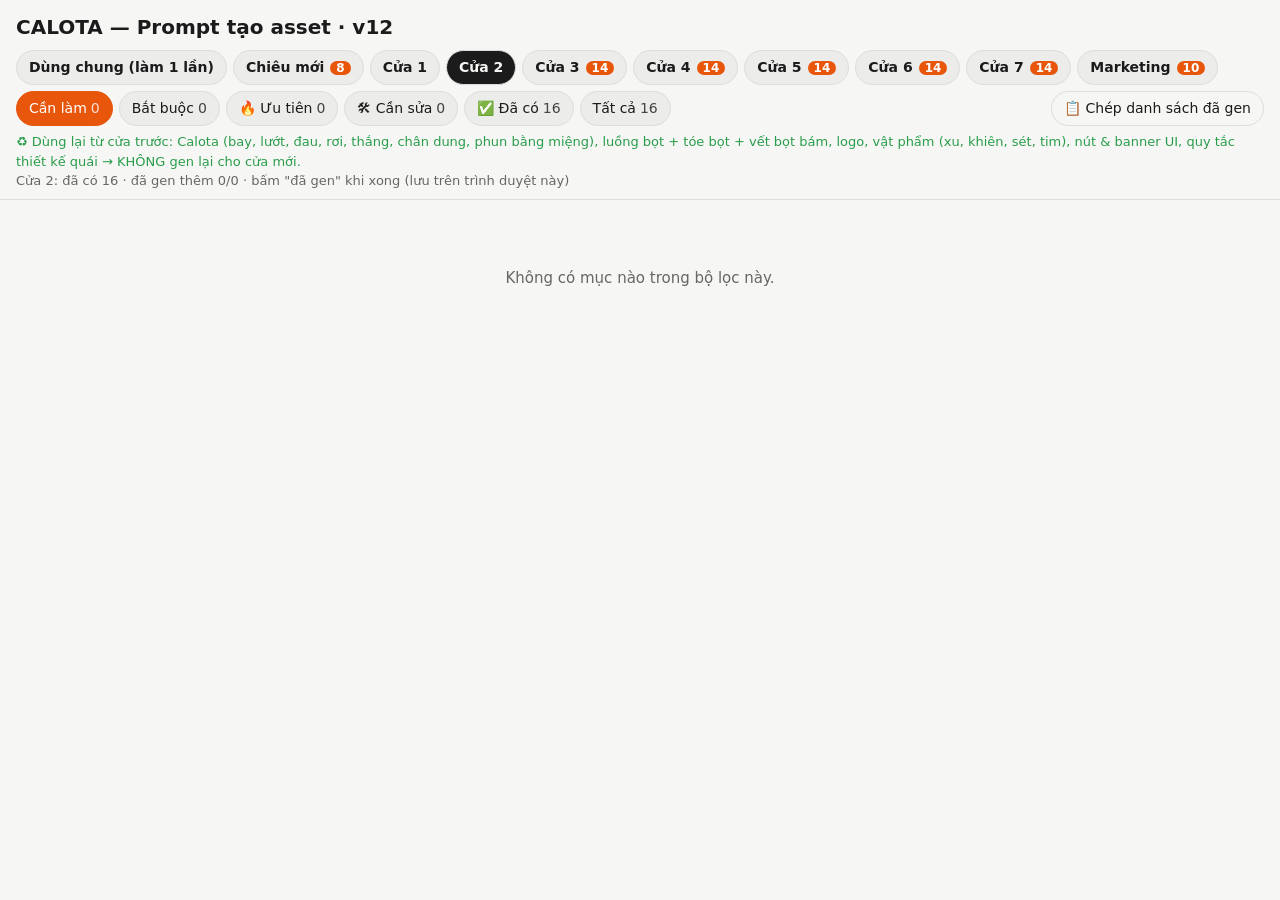
==== commit 197024ef: "v8.0" ====
--- a/docs/CALOTA_PROMPTS.html
+++ b/docs/CALOTA_PROMPTS.html
@@ -1,290 +1,712 @@
 <!doctype html><html lang="vi"><head><meta charset="utf-8"><meta name="viewport" content="width=device-width,initial-scale=1"><title>Calota Prompts</title>
 <style>
-:root{--bg:#f6f6f4;--fg:#1b1b1b;--card:#fff;--line:#ddd;--mut:#666;--acc:#e8560c}
-@media (prefers-color-scheme:dark){:root{--bg:#16181c;--fg:#eee;--card:#1f2228;--line:#333;--mut:#9a9a9a}}
-body{margin:0;background:var(--bg);color:var(--fg);font:15px/1.5 system-ui,sans-serif}
-main{max-width:900px;margin:0 auto;padding:20px 16px 60px}
-h1{font-size:22px;margin:0 0 4px} h2{font-size:17px;margin:28px 0 10px;color:var(--acc)}
+:root{--bg:#f6f6f4;--fg:#1b1b1b;--card:#fff;--line:#ddd;--mut:#666;--acc:#e8560c;--chip:#ececea}
+@media (prefers-color-scheme:dark){:root{--bg:#16181c;--fg:#eee;--card:#1f2228;--line:#333;--mut:#9a9a9a;--chip:#2a2e35}}
+*{box-sizing:border-box} body{margin:0;background:var(--bg);color:var(--fg);font:15px/1.5 system-ui,sans-serif}
+header{position:sticky;top:0;z-index:5;background:var(--bg);border-bottom:1px solid var(--line);padding:12px 16px 8px}
+h1{font-size:20px;margin:0 0 8px}
+.tabs,.gtabs{display:flex;gap:6px;flex-wrap:wrap;margin-bottom:6px}
+.tabs button,.gtabs button{font:inherit;font-size:14px;padding:6px 12px;border-radius:20px;border:1px solid var(--line);background:var(--chip);color:var(--fg);cursor:pointer}
+.tabs button.on{background:var(--acc);border-color:var(--acc);color:#fff} .gtabs button{font-size:13px;padding:3px 10px} .gtabs button.on{background:var(--fg);color:var(--bg)}
+.tabs i{font-style:normal;opacity:.8;margin-left:4px}
+.prog{font-size:13px;color:var(--mut)}
+.gtabs.main button{font-size:14px;padding:6px 12px;font-weight:600} .gtabs.main button[data-n]:not([data-n="0"])::after{content:attr(data-n);margin-left:6px;background:var(--acc);color:#fff;border-radius:10px;padding:0 6px;font-size:12px}
+.exp{margin-left:auto;background:transparent!important}
+.reuse{margin:4px 0 0;font-size:13px;color:#2a9d4b}
+main{max-width:940px;margin:0 auto;padding:12px 16px 60px}
 .card{background:var(--card);border:1px solid var(--line);border-radius:8px;margin:10px 0;overflow:hidden}
+.card[data-hot="1"]{border:2px solid var(--acc)}
+.card.gen{opacity:.55}
 .hd{display:flex;gap:8px;align-items:center;flex-wrap:wrap;padding:8px 12px;border-bottom:1px solid var(--line)}
-.st{color:#fff;font-size:12px;padding:2px 8px;border-radius:10px}
-.hd button{margin-left:auto;padding:5px 14px;border:0;border-radius:6px;background:var(--acc);color:#fff;cursor:pointer;font:inherit}
-.hd button.ok{background:#2a9d4b}
+.hd .t{font-weight:600} .st{color:#fff;font-size:12px;padding:2px 8px;border-radius:10px} .gp{font-size:12px;color:var(--mut);border:1px solid var(--line);border-radius:10px;padding:1px 8px}
+.mk{font-size:13px;color:var(--mut);margin-left:auto;display:flex;gap:4px;align-items:center;cursor:pointer}
+.cp{padding:5px 14px;border:0;border-radius:6px;background:var(--acc);color:#fff;cursor:pointer;font:inherit} .cp.ok{background:#2a9d4b}
+.mk + .cp{margin-left:6px} .hd > .cp:only-of-type{margin-left:auto}
 .n{margin:6px 12px;color:var(--mut);font-size:13px}
-.ims{display:flex;gap:8px;flex-wrap:wrap;padding:0 12px 8px} figure{margin:0} img{max-width:100%;width:260px;border-radius:4px;display:block}
-figcaption{font-size:11px;color:var(--mut)}
-pre{margin:0;padding:10px 12px;white-space:pre-wrap;word-break:break-word;font:13px/1.5 ui-monospace,Consolas,monospace;border-top:1px solid var(--line)}
-.filters button{font:inherit;padding:4px 10px;margin:2px;border:1px solid var(--line);background:var(--card);color:var(--fg);border-radius:6px;cursor:pointer}
-.tip{color:var(--mut);font-size:13px}
-</style></head><body><main>
-<h1>CALOTA — Prompt tạo asset · v8</h1>
-<p class="tip">v8: thêm gói hoạt cảnh G (Calota), H (Boss thùng gỗ), I (quái), J (mẫu boss cửa mới), K (UI). Ưu tiên số 1: D7 bản thùng gỗ. ✅ Đạt: 28 · ⚠ Cần sửa: 0 · 🔁 Gen lại: 1 · ➕ Mới: 53.<br>Mỗi prompt đã gồm sẵn khóa phong cách — bấm Copy là dùng. Prompt nhân vật: đính kèm ảnh A1 làm tham chiếu; prompt Cửa 1: đính kèm ảnh D1 hoặc D8.</p>
-<div class="filters">Lọc: <button data-f="">Tất cả</button><button data-f="todo">Chỉ việc cần làm</button></div>
-<h2>A. Calota — bay</h2><div class="card ok"><div class="hd"><b>A1</b> Sprite sheet bay 8 frame<span class="st" style="background:#2a9d4b">✅ Đạt</span><button onclick="cp(this)">Copy</button></div><p class="n">Đồng nhất tốt (thân lệch &lt;3%). Nhân vật trôi trong ô và chạm mép ô → mình cắt lại bằng code, không cần gen lại. Prompt dưới đã thêm câu chống chạm mép cho lần sau.</p><div class="ims"><figure><img src="[data-uri]"><figcaption>Eight-Frame Flying Mascot Sprite Sheet.png</figcaption></figure></div><pre>Cute 2D cartoon game sprite, chibi proportions, clean bold dark-brown outline, soft cel shading with subtle gradient, glossy highlights, warm saturated palette, side view facing RIGHT, no text, no watermark, no drop shadow.
+.ims{display:flex;gap:8px;flex-wrap:wrap;padding:0 12px 8px} figure{margin:0} img{width:220px;max-width:100%;border-radius:4px;display:block} figcaption{font-size:11px;color:var(--mut)}
+pre{margin:0;padding:10px 12px;white-space:pre-wrap;word-break:break-word;font:13px/1.5 ui-monospace,Consolas,monospace;border-top:1px solid var(--line);max-height:260px;overflow:auto}
+.empty{text-align:center;color:var(--mut);padding:40px}
+</style></head><body>
+<header>
+<h1>CALOTA — Prompt tạo asset · v12</h1>
+<div class="gtabs main" id="gtabs"><button data-g="Dùng chung (làm 1 lần)">Dùng chung (làm 1 lần)</button><button data-g="Chiêu mới">Chiêu mới</button><button data-g="Cửa 1">Cửa 1</button><button data-g="Cửa 2">Cửa 2</button><button data-g="Cửa 3">Cửa 3</button><button data-g="Cửa 4">Cửa 4</button><button data-g="Cửa 5">Cửa 5</button><button data-g="Cửa 6">Cửa 6</button><button data-g="Cửa 7">Cửa 7</button><button data-g="Marketing">Marketing</button></div>
+<div class="tabs" id="tabs">
+ <button data-k="need">Cần làm<i></i></button>
+ <button data-k="req">Bắt buộc<i></i></button>
+ <button data-k="hot">🔥 Ưu tiên<i></i></button>
+ <button data-k="fix">🛠 Cần sửa<i></i></button>
+ <button data-k="done">✅ Đã có<i></i></button>
+ <button data-k="all">Tất cả<i></i></button>
+ <button id="exp" class="exp">📋 Chép danh sách đã gen</button>
+</div>
+<p class="reuse" id="reuse"></p>
+<div class="prog" id="prog"></div>
+</header>
+<main id="list"><div class="card" data-k="done" data-hot="0" data-opt="0" data-g="Dùng chung (làm 1 lần)" data-id="A1"><div class="hd"><b>A1</b><span class="t">Sprite sheet bay 8 frame</span><span class="st" style="background:#2a9d4b">✅ Đã có & ổn</span><span class="gp">Dùng chung (làm 1 lần)</span><button class="cp" onclick="cp(this)">Copy</button></div><p class="n">Đồng nhất tốt (thân lệch &lt;3%). Nhân vật trôi trong ô và chạm mép ô → mình cắt lại bằng code, không cần gen lại. Prompt dưới đã thêm câu chống chạm mép cho lần sau.</p><div class="ims"><figure><img loading="lazy" src="[data-uri]"><figcaption>Eight-Frame Flying Mascot Sprite Sheet.png</figcaption></figure></div><pre>Cute 2D cartoon game sprite, chibi proportions, clean bold dark-brown outline, soft cel shading with subtle gradient, glossy highlights, warm saturated palette, side view facing RIGHT, no text, no watermark, no drop shadow.
 Character: CALOTA — a round orange bean-shaped little pilot, big brown eyes with white highlights, small open happy mouth, rosy cheeks, blue bandana headband with two fluttering tails at the back, bronze aviator goggles with glowing light-blue lenses resting on the forehead, red scarf around the neck with long tail flowing behind, brown leather gloves and brown boots, two small white feathered angel wings on the back.
 Keep exactly the same design, colors and proportions as the reference image.
 
 Sprite sheet, 4 columns x 2 rows, 8 equal square cells, same character in every cell, identical size, identical head position and body position in every cell — ONLY the wings, scarf tail and bandana tails change. Flying loop, wing flap cycle left-to-right, top row then bottom row:
 1 wings fully up, 2 wings coming down 3/4, 3 wings horizontal, 4 wings down 1/4, 5 wings fully down, 6 wings rising 1/4, 7 wings horizontal rising, 8 wings rising 3/4.
 Body bobs at most a few pixels. Same expression. No grid lines. Each item centered in its own cell with wide empty padding; nothing touches or crosses the cell borders.
-Transparent background (if not possible: solid flat pure green #00FF00, no gradient, no shadow). Do NOT use a black background.</pre></div><div class="card ok"><div class="hd"><b>A2</b> Tạo lại FLY_004<span class="st" style="background:#2a9d4b">✅ Đạt</span></div><p class="n">Đạt, nền trong suốt sạch. Không cần nữa nếu dùng A1.</p><div class="ims"><figure><img src="[data-uri]"><figcaption>Flying Orange Aviator Mascot.png</figcaption></figure></div></div><h2>B. Calota — layer tách rời</h2><div class="card ok"><div class="hd"><b>B1</b> Thân không cánh<span class="st" style="background:#2a9d4b">✅ Đạt</span></div><p class="n">Đạt.</p><div class="ims"><figure><img src="[data-uri]"><figcaption>Chibi Aviator Creature in Flight.png</figcaption></figure></div></div><div class="card ok"><div class="hd"><b>B2</b> Cánh rời<span class="st" style="background:#2a9d4b">✅ Đạt</span></div><p class="n">Đạt.</p><div class="ims"><figure><img src="[data-uri]"><figcaption>Glossy Cartoon Angel Wing.png</figcaption></figure></div></div><div class="card ok"><div class="hd"><b>B3</b> Đuôi khăn đỏ ×3<span class="st" style="background:#2a9d4b">✅ Đạt</span></div><p class="n">Đạt. Có kèm nút thắt bên phải → code giấu dưới cổ.</p><div class="ims"><figure><img src="[data-uri]"><figcaption>Red Flowing Scarf Sprite Set.png</figcaption></figure></div></div><div class="card ok"><div class="hd"><b>B4</b> Đuôi khăn xanh ×3<span class="st" style="background:#2a9d4b">✅ Đạt</span></div><p class="n">Đạt.</p><div class="ims"><figure><img src="[data-uri]"><figcaption>Three Blue Windblown Ribbon Variations.png</figcaption></figure></div></div><h2>C. Calota — trạng thái</h2><div class="card ok"><div class="hd"><b>C1</b> Idle / Hover 4 frame<span class="st" style="background:#2a9d4b">✅ Đạt</span></div><p class="n">Đạt.</p><div class="ims"><figure><img src="[data-uri]"><figcaption>Flying Orange Mascot Wing Cycle.png</figcaption></figure></div></div><div class="card ok"><div class="hd"><b>C2</b> Boost / Dash 2 frame<span class="st" style="background:#2a9d4b">✅ Đạt</span></div><p class="n">Đạt.</p><div class="ims"><figure><img src="[data-uri]"><figcaption>Flying Aviator Mascot Sprite Frames.png</figcaption></figure></div></div><div class="card ok"><div class="hd"><b>C3</b> Hurt 2 frame<span class="st" style="background:#2a9d4b">✅ Đạt</span></div><p class="n">Đạt.</p><div class="ims"><figure><img src="[data-uri]"><figcaption>Dizzy Winged Mascot Sprite Frames.png</figcaption></figure></div></div><div class="card ok"><div class="hd"><b>C4</b> Fall / Defeat<span class="st" style="background:#2a9d4b">✅ Đạt</span></div><p class="n">Đạt.</p><div class="ims"><figure><img src="[data-uri]"><figcaption>Dizzy Winged Mascot Tumbling.png</figcaption></figure></div></div><div class="card ok"><div class="hd"><b>C5</b> Victory<span class="st" style="background:#2a9d4b">✅ Đạt</span></div><p class="n">Đạt. Alpha 253 → code nâng lên 255.</p><div class="ims"><figure><img src="[data-uri]"><figcaption>Cheerful Aviator Mascot Soaring.png</figcaption></figure></div></div><div class="card ok"><div class="hd"><b>C6</b> Portrait / Avatar<span class="st" style="background:#2a9d4b">✅ Đạt</span><button onclick="cp(this)">Copy</button></div><p class="n">Bản điều chỉnh đạt — đã dùng làm HUD, cut-in Siêu phun và icon app.</p><div class="ims"><figure><img src="[data-uri]"><figcaption>Cheerful Aviator Mascot Portrait.png</figcaption></figure></div><pre>Cute 2D cartoon game sprite, chibi proportions, clean bold dark-brown outline, soft cel shading with subtle gradient, glossy highlights, warm saturated palette, side view facing RIGHT, no text, no watermark, no drop shadow.
+Transparent background (if not possible: solid flat pure green #00FF00, no gradient, no shadow). Do NOT use a black background.</pre></div><div class="card" data-k="done" data-hot="0" data-opt="0" data-g="Dùng chung (làm 1 lần)" data-id="A2"><div class="hd"><b>A2</b><span class="t">Tạo lại FLY_004</span><span class="st" style="background:#2a9d4b">✅ Đã có & ổn</span><span class="gp">Dùng chung (làm 1 lần)</span></div><p class="n">Đạt, nền trong suốt sạch. Không cần nữa nếu dùng A1.</p><div class="ims"><figure><img loading="lazy" src="[data-uri]"><figcaption>Flying Orange Aviator Mascot.png</figcaption></figure></div></div><div class="card" data-k="done" data-hot="0" data-opt="1" data-g="Dùng chung (làm 1 lần)" data-id="B1"><div class="hd"><b>B1</b><span class="t">Thân không cánh</span><span class="st" style="background:#2a9d4b">✅ Đã có & ổn</span><span class="gp">Dùng chung (làm 1 lần)</span></div><p class="n">Đạt.</p><div class="ims"><figure><img loading="lazy" src="[data-uri]"><figcaption>Chibi Aviator Creature in Flight.png</figcaption></figure></div></div><div class="card" data-k="done" data-hot="0" data-opt="1" data-g="Dùng chung (làm 1 lần)" data-id="B2"><div class="hd"><b>B2</b><span class="t">Cánh rời</span><span class="st" style="background:#2a9d4b">✅ Đã có & ổn</span><span class="gp">Dùng chung (làm 1 lần)</span></div><p class="n">Đạt.</p><div class="ims"><figure><img loading="lazy" src="[data-uri]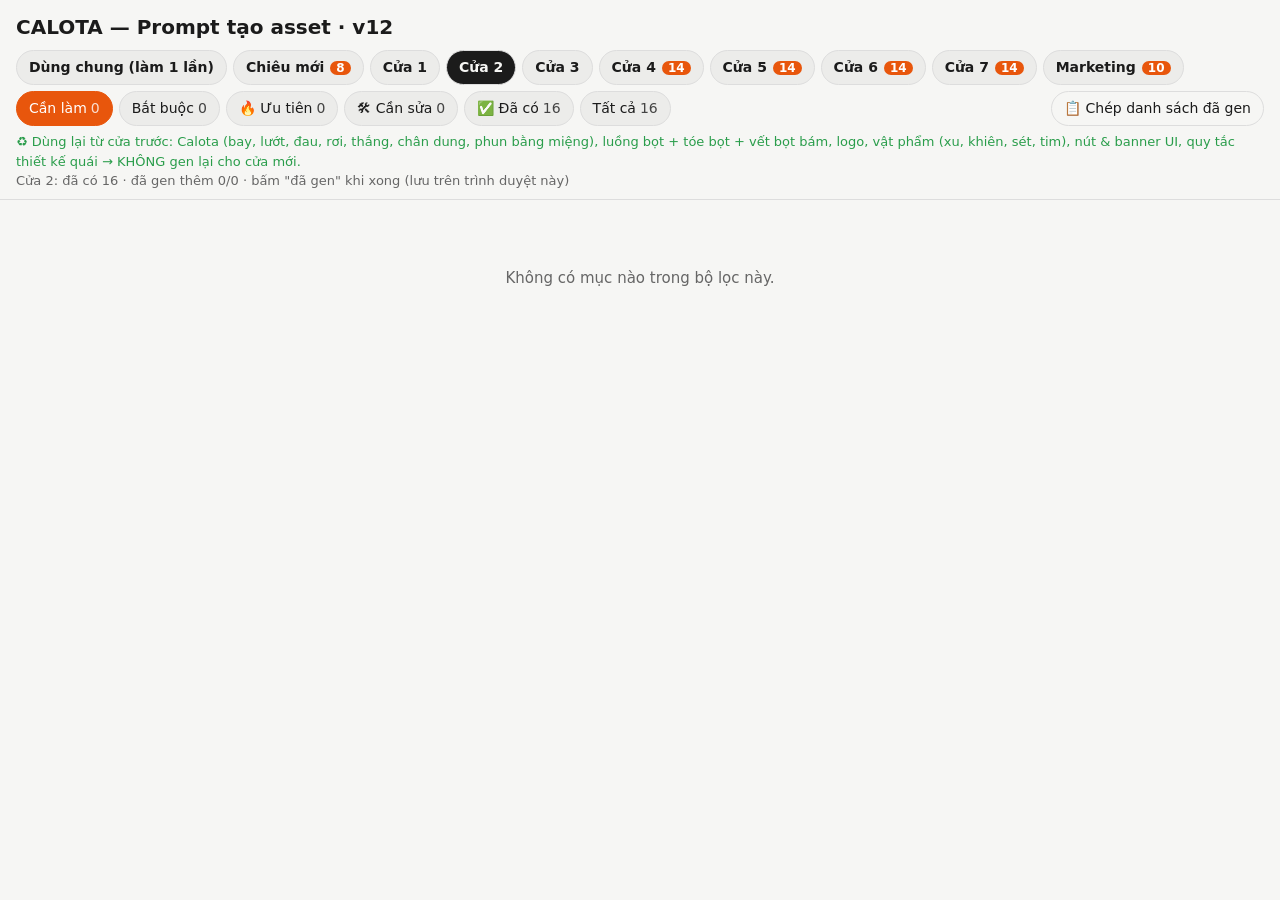
==== commit e2cea8f1: "v0.9" ====
--- a/docs/CALOTA_PROMPTS.html
+++ b/docs/CALOTA_PROMPTS.html
@@ -368,57 +368,57 @@
 Character: CALOTA — a round orange bean-shaped little pilot, big brown eyes with white highlights, small open happy mouth, rosy cheeks, blue bandana headband with two fluttering tails at the back, bronze aviator goggles with glowing light-blue lenses resting on the forehead, red scarf around the neck with long tail flowing behind, brown leather gloves and brown boots, two small white feathered angel wings on the back.
 Keep exactly the same design, colors and proportions as the reference image.
 
-Square game level thumbnail: Calota flying bravely toward the boss of this gate (a GIANT evolved version of the gate-1 fanged leaf beetle: huge rough bristly body covered in thorny moss-leaf armor plates, LONG SHARP SPIKY LEGS bristling in every direction, an enormous jaw packed with fangs dripping dark-green bubbling venom, glowing venom sacs on its sides, and on its back a big 2-STAGE TELESCOPING CANNON (a narrower second barrel shoots out of the first)) in foggy toxic swamp with twisted mangrove trees, bubbling green pools, giant lily pads, glowing mushrooms, murky green sky. Calota&#x27;s cheeks puffed, about to blow foam. No text.</pre></div><div class="card" data-k="todo" data-hot="0" data-opt="0" data-g="Cửa 3" data-id="L3a"><div class="hd"><b>L3a</b><span class="t">Cửa 3 · Kền Kền Chúa Ống Lồng — Concept 3 góc</span><span class="st" style="background:#2b6fd6">⬜ Chưa có</span><span class="gp">Cửa 3</span><label class="mk"><input type="checkbox" data-id="L3a"> đã gen</label><button class="cp" onclick="cp(this)">Copy</button></div><p class="n">Cửa 3: Hẻm Núi Cát Đỏ. Chiêu: 3-stage telescoping heavy cannon blast with huge recoil; dive-bomb with talons, raking across the screen; calls small vultures and drops sand bombs. Boss là bản TIẾN HÓA KHỔNG LỒ của quái cửa 1 → đính kèm ảnh Kền Kền ống lồng làm tham chiếu.</p><pre>Polished 2D cartoon game art, clean bold dark-brown outline, soft cel shading with subtle gradient, glossy highlights, warm saturated palette, no text, no watermark. Same art style as the reference image.
+Square game level thumbnail: Calota flying bravely toward the boss of this gate (a GIANT evolved version of the gate-1 fanged leaf beetle: huge rough bristly body covered in thorny moss-leaf armor plates, LONG SHARP SPIKY LEGS bristling in every direction, an enormous jaw packed with fangs dripping dark-green bubbling venom, glowing venom sacs on its sides, and on its back a big 2-STAGE TELESCOPING CANNON (a narrower second barrel shoots out of the first)) in foggy toxic swamp with twisted mangrove trees, bubbling green pools, giant lily pads, glowing mushrooms, murky green sky. Calota&#x27;s cheeks puffed, about to blow foam. No text.</pre></div><div class="card" data-k="done" data-hot="0" data-opt="0" data-g="Cửa 3" data-id="L3a"><div class="hd"><b>L3a</b><span class="t">Cửa 3 · Kền Kền Chúa Ống Lồng — Concept 3 góc</span><span class="st" style="background:#2a9d4b">✅ Đã có & ổn</span><span class="gp">Cửa 3</span><button class="cp" onclick="cp(this)">Copy</button></div><p class="n">Đã có — concept 3 góc.</p><div class="ims"><figure><img loading="lazy" src="[data-uri]"><figcaption>L3a 10_GATE3_boss_turnaround.png</figcaption></figure></div><pre>Polished 2D cartoon game art, clean bold dark-brown outline, soft cel shading with subtle gradient, glossy highlights, warm saturated palette, no text, no watermark. Same art style as the reference image.
 VILLAIN DESIGN LANGUAGE (mandatory): a FIERCE, menacing cartoon creature (not chibi, not cute: narrow angry eyes, a WIDE MOUTH packed with sharp fangs, aggressive pose; clean cartoon, no gore) fused with homemade wooden-and-iron war machinery built by the sky pirate faction &quot;Hạm Đội Pháo Gai&quot;: wooden planks / barrel parts held by riveted iron bands, bronze cone spikes, AT LEAST ONE clearly visible iron CANNON / gun-barrel tube it shoots from, a small red tattered flag with a spiky-cannonball emblem somewhere on its body. Chunky, readable silhouette. CANNON POWER ESCALATES BY GATE: gate 1 = single barrel; gate 2 = 2-stage TELESCOPING barrel (a second, narrower barrel shoots out of the first); gate 3 and later = 3-stage or more telescoping barrels. EVERY BOSS also has a signature charge-and-HEADBUTT ram attack.
 Gate 3 material accent: red sand, cracked clay, desert bones and cacti.
 
 Character design turnaround sheet of the boss: a GIANT evolved version of the gate-1 cannon vulture: huge scruffy bald vulture with a wrinkled red neck and ragged dark feathers, a cruel wide beak lined with fangs, wearing riveted iron armor plates, and on its back a massive 3-STAGE TELESCOPING CANNON — barrel inside barrel inside barrel — that extends stage by stage before each devastating shot. Three views side by side: front, side facing LEFT, back. Show clearly where it shoots from. Each item centered in its own cell with wide empty padding; nothing touches or crosses the cell borders.
-Transparent background (if not possible: solid flat pure green #00FF00, no gradient, no shadow). Do NOT use a black background.</pre></div><div class="card" data-k="todo" data-hot="0" data-opt="0" data-g="Cửa 3" data-id="L3b"><div class="hd"><b>L3b</b><span class="t">Cửa 3 · Kền Kền Chúa Ống Lồng — đứng yên + bắn 4x2</span><span class="st" style="background:#2b6fd6">⬜ Chưa có</span><span class="gp">Cửa 3</span><label class="mk"><input type="checkbox" data-id="L3b"> đã gen</label><button class="cp" onclick="cp(this)">Copy</button></div><p class="n">Đính kèm ảnh concept L3a.</p><pre>Polished 2D cartoon game art, clean bold dark-brown outline, soft cel shading with subtle gradient, glossy highlights, warm saturated palette, no text, no watermark. Same art style as the reference image.
+Transparent background (if not possible: solid flat pure green #00FF00, no gradient, no shadow). Do NOT use a black background.</pre></div><div class="card" data-k="done" data-hot="0" data-opt="0" data-g="Cửa 3" data-id="L3b"><div class="hd"><b>L3b</b><span class="t">Cửa 3 · Kền Kền Chúa Ống Lồng — đứng yên + bắn 4x2</span><span class="st" style="background:#2a9d4b">✅ Đã có & ổn</span><span class="gp">Cửa 3</span><button class="cp" onclick="cp(this)">Copy</button></div><p class="n">Đã có — đã vào game: đứng yên + bắn đạn gai lửa từ nòng lồng.</p><div class="ims"><figure><img loading="lazy" src="[data-uri]"><figcaption>L3b 11_GATE3_boss_idle_attack.png</figcaption></figure></div><pre>Polished 2D cartoon game art, clean bold dark-brown outline, soft cel shading with subtle gradient, glossy highlights, warm saturated palette, no text, no watermark. Same art style as the reference image.
 VILLAIN DESIGN LANGUAGE (mandatory): a FIERCE, menacing cartoon creature (not chibi, not cute: narrow angry eyes, a WIDE MOUTH packed with sharp fangs, aggressive pose; clean cartoon, no gore) fused with homemade wooden-and-iron war machinery built by the sky pirate faction &quot;Hạm Đội Pháo Gai&quot;: wooden planks / barrel parts held by riveted iron bands, bronze cone spikes, AT LEAST ONE clearly visible iron CANNON / gun-barrel tube it shoots from, a small red tattered flag with a spiky-cannonball emblem somewhere on its body. Chunky, readable silhouette. CANNON POWER ESCALATES BY GATE: gate 1 = single barrel; gate 2 = 2-stage TELESCOPING barrel (a second, narrower barrel shoots out of the first); gate 3 and later = 3-stage or more telescoping barrels. EVERY BOSS also has a signature charge-and-HEADBUTT ram attack.
 Gate 3 material accent: red sand, cracked clay, desert bones and cacti.
 
 Same boss as the reference (a GIANT evolved version of the gate-1 cannon vulture: huge scruffy bald vulture with a wrinkled red neck and ragged dark feathers, a cruel wide beak lined with fangs, wearing riveted iron armor plates, and on its back a massive 3-STAGE TELESCOPING CANNON — barrel inside barrel inside barrel — that extends stage by stage before each devastating shot), facing LEFT. Sprite sheet 4 columns x 2 rows, same size and position every cell. Top row: 4-frame idle hover loop. Bottom row: 4-frame main attack — 3-stage telescoping heavy cannon blast with huge recoil: recoil, big muzzle flash at the cannon, projectile leaving, smoke. Each item centered in its own cell with wide empty padding; nothing touches or crosses the cell borders.
-Transparent background (if not possible: solid flat pure green #00FF00, no gradient, no shadow). Do NOT use a black background.</pre></div><div class="card" data-k="todo" data-hot="0" data-opt="0" data-g="Cửa 3" data-id="L3c"><div class="hd"><b>L3c</b><span class="t">Cửa 3 · Kền Kền Chúa Ống Lồng — chiêu đặc biệt 4 frame</span><span class="st" style="background:#2b6fd6">⬜ Chưa có</span><span class="gp">Cửa 3</span><label class="mk"><input type="checkbox" data-id="L3c"> đã gen</label><button class="cp" onclick="cp(this)">Copy</button></div><pre>Polished 2D cartoon game art, clean bold dark-brown outline, soft cel shading with subtle gradient, glossy highlights, warm saturated palette, no text, no watermark. Same art style as the reference image.
+Transparent background (if not possible: solid flat pure green #00FF00, no gradient, no shadow). Do NOT use a black background.</pre></div><div class="card" data-k="done" data-hot="0" data-opt="0" data-g="Cửa 3" data-id="L3c"><div class="hd"><b>L3c</b><span class="t">Cửa 3 · Kền Kền Chúa Ống Lồng — chiêu đặc biệt 4 frame</span><span class="st" style="background:#2a9d4b">✅ Đã có & ổn</span><span class="gp">Cửa 3</span><button class="cp" onclick="cp(this)">Copy</button></div><p class="n">Đã có — đã vào game: BỔ NHÀO CÀO MÓNG (vạch nhắm đỏ → lao xuống).</p><div class="ims"><figure><img loading="lazy" src="[data-uri]"><figcaption>L3c 12_GATE3_boss_special.png</figcaption></figure></div><pre>Polished 2D cartoon game art, clean bold dark-brown outline, soft cel shading with subtle gradient, glossy highlights, warm saturated palette, no text, no watermark. Same art style as the reference image.
 VILLAIN DESIGN LANGUAGE (mandatory): a FIERCE, menacing cartoon creature (not chibi, not cute: narrow angry eyes, a WIDE MOUTH packed with sharp fangs, aggressive pose; clean cartoon, no gore) fused with homemade wooden-and-iron war machinery built by the sky pirate faction &quot;Hạm Đội Pháo Gai&quot;: wooden planks / barrel parts held by riveted iron bands, bronze cone spikes, AT LEAST ONE clearly visible iron CANNON / gun-barrel tube it shoots from, a small red tattered flag with a spiky-cannonball emblem somewhere on its body. Chunky, readable silhouette. CANNON POWER ESCALATES BY GATE: gate 1 = single barrel; gate 2 = 2-stage TELESCOPING barrel (a second, narrower barrel shoots out of the first); gate 3 and later = 3-stage or more telescoping barrels. EVERY BOSS also has a signature charge-and-HEADBUTT ram attack.
 
 Same boss as the reference, facing LEFT. Sprite sheet 4x1 of its special move — dive-bomb with talons, raking across the screen: 1 clear warning pose, 2 charging, 3 release, 4 recovery. Each item centered in its own cell with wide empty padding; nothing touches or crosses the cell borders.
-Transparent background (if not possible: solid flat pure green #00FF00, no gradient, no shadow). Do NOT use a black background.</pre></div><div class="card" data-k="todo" data-hot="0" data-opt="0" data-g="Cửa 3" data-id="L3d"><div class="hd"><b>L3d</b><span class="t">Cửa 3 · Kền Kền Chúa Ống Lồng — đau, choáng, bị hạ 4 frame</span><span class="st" style="background:#2b6fd6">⬜ Chưa có</span><span class="gp">Cửa 3</span><label class="mk"><input type="checkbox" data-id="L3d"> đã gen</label><button class="cp" onclick="cp(this)">Copy</button></div><pre>Polished 2D cartoon game art, clean bold dark-brown outline, soft cel shading with subtle gradient, glossy highlights, warm saturated palette, no text, no watermark. Same art style as the reference image.
+Transparent background (if not possible: solid flat pure green #00FF00, no gradient, no shadow). Do NOT use a black background.</pre></div><div class="card" data-k="done" data-hot="0" data-opt="0" data-g="Cửa 3" data-id="L3d"><div class="hd"><b>L3d</b><span class="t">Cửa 3 · Kền Kền Chúa Ống Lồng — đau, choáng, bị hạ 4 frame</span><span class="st" style="background:#2a9d4b">✅ Đã có & ổn</span><span class="gp">Cửa 3</span><button class="cp" onclick="cp(this)">Copy</button></div><p class="n">Đã có — đã vào game: đau, choáng, bị hạ.</p><div class="ims"><figure><img loading="lazy" src="[data-uri]"><figcaption>L3d 13_GATE3_boss_hurt_defeat.png</figcaption></figure></div><pre>Polished 2D cartoon game art, clean bold dark-brown outline, soft cel shading with subtle gradient, glossy highlights, warm saturated palette, no text, no watermark. Same art style as the reference image.
 VILLAIN DESIGN LANGUAGE (mandatory): a FIERCE, menacing cartoon creature (not chibi, not cute: narrow angry eyes, a WIDE MOUTH packed with sharp fangs, aggressive pose; clean cartoon, no gore) fused with homemade wooden-and-iron war machinery built by the sky pirate faction &quot;Hạm Đội Pháo Gai&quot;: wooden planks / barrel parts held by riveted iron bands, bronze cone spikes, AT LEAST ONE clearly visible iron CANNON / gun-barrel tube it shoots from, a small red tattered flag with a spiky-cannonball emblem somewhere on its body. Chunky, readable silhouette. CANNON POWER ESCALATES BY GATE: gate 1 = single barrel; gate 2 = 2-stage TELESCOPING barrel (a second, narrower barrel shoots out of the first); gate 3 and later = 3-stage or more telescoping barrels. EVERY BOSS also has a signature charge-and-HEADBUTT ram attack.
 
 Same boss as the reference, facing LEFT. Sprite sheet 4x1: 1-2 hurt with impact sparks and cracked planks, 3 dizzy swirl eyes with stars, 4 defeated with X eyes, tongue out, smoke and broken cannon. Each item centered in its own cell with wide empty padding; nothing touches or crosses the cell borders.
-Transparent background (if not possible: solid flat pure green #00FF00, no gradient, no shadow). Do NOT use a black background.</pre></div><div class="card" data-k="todo" data-hot="0" data-opt="0" data-g="Cửa 3" data-id="L3e"><div class="hd"><b>L3e</b><span class="t">Cửa 3 · Kền Kền Chúa Ống Lồng — ngộp bọt 2 frame</span><span class="st" style="background:#2b6fd6">⬜ Chưa có</span><span class="gp">Cửa 3</span><label class="mk"><input type="checkbox" data-id="L3e"> đã gen</label><button class="cp" onclick="cp(this)">Copy</button></div><pre>Polished 2D cartoon game art, clean bold dark-brown outline, soft cel shading with subtle gradient, glossy highlights, warm saturated palette, no text, no watermark. Same art style as the reference image.
+Transparent background (if not possible: solid flat pure green #00FF00, no gradient, no shadow). Do NOT use a black background.</pre></div><div class="card" data-k="done" data-hot="0" data-opt="0" data-g="Cửa 3" data-id="L3e"><div class="hd"><b>L3e</b><span class="t">Cửa 3 · Kền Kền Chúa Ống Lồng — ngộp bọt 2 frame</span><span class="st" style="background:#2a9d4b">✅ Đã có & ổn</span><span class="gp">Cửa 3</span><button class="cp" onclick="cp(this)">Copy</button></div><p class="n">Đã có — đã vào game: Kền Kền Chúa ngộp bọt.</p><div class="ims"><figure><img loading="lazy" src="[data-uri]"><figcaption>L3e Foam-Covered Steampunk Vulture Frames.png</figcaption></figure></div><pre>Polished 2D cartoon game art, clean bold dark-brown outline, soft cel shading with subtle gradient, glossy highlights, warm saturated palette, no text, no watermark. Same art style as the reference image.
 VILLAIN DESIGN LANGUAGE (mandatory): a FIERCE, menacing cartoon creature (not chibi, not cute: narrow angry eyes, a WIDE MOUTH packed with sharp fangs, aggressive pose; clean cartoon, no gore) fused with homemade wooden-and-iron war machinery built by the sky pirate faction &quot;Hạm Đội Pháo Gai&quot;: wooden planks / barrel parts held by riveted iron bands, bronze cone spikes, AT LEAST ONE clearly visible iron CANNON / gun-barrel tube it shoots from, a small red tattered flag with a spiky-cannonball emblem somewhere on its body. Chunky, readable silhouette. CANNON POWER ESCALATES BY GATE: gate 1 = single barrel; gate 2 = 2-stage TELESCOPING barrel (a second, narrower barrel shoots out of the first); gate 3 and later = 3-stage or more telescoping barrels. EVERY BOSS also has a signature charge-and-HEADBUTT ram attack.
 
 Same boss as the reference, facing LEFT. Sprite sheet 2x1: 1 partly coated in thick glossy WHITE chemical foam (milky white with a faint icy-blue sheen, frothy and sudsy, full of tiny soap-like bubbles, like fire-extinguisher foam) with drips, foam plugging its cannon; 2 almost drowned in foam, coughing, eyes watering. Each item centered in its own cell with wide empty padding; nothing touches or crosses the cell borders.
-Transparent background (if not possible: solid flat pure green #00FF00, no gradient, no shadow). Do NOT use a black background.</pre></div><div class="card" data-k="todo" data-hot="0" data-opt="0" data-g="Cửa 3" data-id="L3f"><div class="hd"><b>L3f</b><span class="t">Cửa 3 · Kền Kền Chúa Ống Lồng — đạn &amp; hiệu ứng 2x2</span><span class="st" style="background:#2b6fd6">⬜ Chưa có</span><span class="gp">Cửa 3</span><label class="mk"><input type="checkbox" data-id="L3f"> đã gen</label><button class="cp" onclick="cp(this)">Copy</button></div><pre>Polished 2D cartoon game art, clean bold dark-brown outline, soft cel shading with subtle gradient, glossy highlights, warm saturated palette, no text, no watermark. Same art style as the reference image.
+Transparent background (if not possible: solid flat pure green #00FF00, no gradient, no shadow). Do NOT use a black background.</pre></div><div class="card" data-k="done" data-hot="0" data-opt="0" data-g="Cửa 3" data-id="L3f"><div class="hd"><b>L3f</b><span class="t">Cửa 3 · Kền Kền Chúa Ống Lồng — đạn &amp; hiệu ứng 2x2</span><span class="st" style="background:#2a9d4b">✅ Đã có & ổn</span><span class="gp">Cửa 3</span><button class="cp" onclick="cp(this)">Copy</button></div><p class="n">Đã có — đã vào game: đạn gai lửa, bom thùng (ném vòng cung, nổ văng mảnh), lửa nòng, nổ đất.</p><div class="ims"><figure><img loading="lazy" src="[data-uri]"><figcaption>L3f 15_GATE3_projectiles.png</figcaption></figure></div><pre>Polished 2D cartoon game art, clean bold dark-brown outline, soft cel shading with subtle gradient, glossy highlights, warm saturated palette, no text, no watermark. Same art style as the reference image.
 
 2x2 sheet of projectiles and effects for this boss (a GIANT evolved version of the gate-1 cannon vulture: huge scruffy bald vulture with a wrinkled red neck and ragged dark feathers, a cruel wide beak lined with fangs, wearing riveted iron armor plates, and on its back a massive 3-STAGE TELESCOPING CANNON — barrel inside barrel inside barrel — that extends stage by stage before each devastating shot): 1 main projectile, 2 secondary projectile, 3 muzzle flash, 4 impact burst. Match the gate accent: red sand, cracked clay, desert bones and cacti. Each item centered in its own cell with wide empty padding; nothing touches or crosses the cell borders.
-Transparent background (if not possible: solid flat pure green #00FF00, no gradient, no shadow). Do NOT use a black background.</pre></div><div class="card" data-k="todo" data-hot="0" data-opt="0" data-g="Cửa 3" data-id="L3mg"><div class="hd"><b>L3mg</b><span class="t">Cửa 3 · Quái Thằn Lằn Ống Phóng — bay + bắn 4x2</span><span class="st" style="background:#2b6fd6">⬜ Chưa có</span><span class="gp">Cửa 3</span><label class="mk"><input type="checkbox" data-id="L3mg"> đã gen</label><button class="cp" onclick="cp(this)">Copy</button></div><p class="n"> Hành vi: hops and fires a short rocket.</p><pre>Polished 2D cartoon game art, clean bold dark-brown outline, soft cel shading with subtle gradient, glossy highlights, warm saturated palette, no text, no watermark. Same art style as the reference image.
+Transparent background (if not possible: solid flat pure green #00FF00, no gradient, no shadow). Do NOT use a black background.</pre></div><div class="card" data-k="done" data-hot="0" data-opt="0" data-g="Cửa 3" data-id="L3mg"><div class="hd"><b>L3mg</b><span class="t">Cửa 3 · Quái Thằn Lằn Ống Phóng — bay + bắn 4x2</span><span class="st" style="background:#2a9d4b">✅ Đã có & ổn</span><span class="gp">Cửa 3</span><button class="cp" onclick="cp(this)">Copy</button></div><p class="n">Đã có — đã vào game: thằn lằn ống phóng (bầy). Nền caro giả đã tự tách.</p><div class="ims"><figure><img loading="lazy" src="[data-uri]"><figcaption>L3mg Rocket Lizard Cannon Attack Sprite Sheet.png</figcaption></figure></div><pre>Polished 2D cartoon game art, clean bold dark-brown outline, soft cel shading with subtle gradient, glossy highlights, warm saturated palette, no text, no watermark. Same art style as the reference image.
 VILLAIN DESIGN LANGUAGE (mandatory): a FIERCE, menacing cartoon creature (not chibi, not cute: narrow angry eyes, a WIDE MOUTH packed with sharp fangs, aggressive pose; clean cartoon, no gore) fused with homemade wooden-and-iron war machinery built by the sky pirate faction &quot;Hạm Đội Pháo Gai&quot;: wooden planks / barrel parts held by riveted iron bands, bronze cone spikes, AT LEAST ONE clearly visible iron CANNON / gun-barrel tube it shoots from, a small red tattered flag with a spiky-cannonball emblem somewhere on its body. Chunky, readable silhouette. CANNON POWER ESCALATES BY GATE: gate 1 = single barrel; gate 2 = 2-stage TELESCOPING barrel (a second, narrower barrel shoots out of the first); gate 3 and later = 3-stage or more telescoping barrels. EVERY BOSS also has a signature charge-and-HEADBUTT ram attack.
 Gate 3 material accent: red sand, cracked clay, desert bones and cacti.
 
 Small enemy: a desert lizard with a fierce fanged mouth and a 3-STAGE telescoping rocket tube strapped along its back, facing LEFT. Sprite sheet 4 columns x 2 rows, same size and position every cell. Top row: 4-frame flying loop. Bottom row: 4-frame shooting — 1 aim, 2 the cannon extends (if telescoping: the inner barrels slide out stage by stage), 3 big muzzle flash and projectile leaving, 4 heavy recoil. Each item centered in its own cell with wide empty padding; nothing touches or crosses the cell borders.
-Transparent background (if not possible: solid flat pure green #00FF00, no gradient, no shadow). Do NOT use a black background.</pre></div><div class="card" data-k="todo" data-hot="0" data-opt="0" data-g="Cửa 3" data-id="L3mh"><div class="hd"><b>L3mh</b><span class="t">Cửa 3 · Quái Bọ Cạp Pháo Nhỏ — bay + bắn 4x2</span><span class="st" style="background:#2b6fd6">⬜ Chưa có</span><span class="gp">Cửa 3</span><label class="mk"><input type="checkbox" data-id="L3mh"> đã gen</label><button class="cp" onclick="cp(this)">Copy</button></div><p class="n"> Hành vi: scuttles on rock ledges and fires from its tail.</p><pre>Polished 2D cartoon game art, clean bold dark-brown outline, soft cel shading with subtle gradient, glossy highlights, warm saturated palette, no text, no watermark. Same art style as the reference image.
+Transparent background (if not possible: solid flat pure green #00FF00, no gradient, no shadow). Do NOT use a black background.</pre></div><div class="card" data-k="done" data-hot="0" data-opt="0" data-g="Cửa 3" data-id="L3mh"><div class="hd"><b>L3mh</b><span class="t">Cửa 3 · Quái Bọ Cạp Pháo Nhỏ — bay + bắn 4x2</span><span class="st" style="background:#2a9d4b">✅ Đã có & ổn</span><span class="gp">Cửa 3</span><button class="cp" onclick="cp(this)">Copy</button></div><p class="n">Đã có — đã vào game: bọ cạp pháo (quái nặng). Nền caro giả đã tự tách.</p><div class="ims"><figure><img loading="lazy" src="[data-uri]"><figcaption>L3mh Steampunk Scorpion Cannon Sprite Sheet.png</figcaption></figure></div><pre>Polished 2D cartoon game art, clean bold dark-brown outline, soft cel shading with subtle gradient, glossy highlights, warm saturated palette, no text, no watermark. Same art style as the reference image.
 VILLAIN DESIGN LANGUAGE (mandatory): a FIERCE, menacing cartoon creature (not chibi, not cute: narrow angry eyes, a WIDE MOUTH packed with sharp fangs, aggressive pose; clean cartoon, no gore) fused with homemade wooden-and-iron war machinery built by the sky pirate faction &quot;Hạm Đội Pháo Gai&quot;: wooden planks / barrel parts held by riveted iron bands, bronze cone spikes, AT LEAST ONE clearly visible iron CANNON / gun-barrel tube it shoots from, a small red tattered flag with a spiky-cannonball emblem somewhere on its body. Chunky, readable silhouette. CANNON POWER ESCALATES BY GATE: gate 1 = single barrel; gate 2 = 2-stage TELESCOPING barrel (a second, narrower barrel shoots out of the first); gate 3 and later = 3-stage or more telescoping barrels. EVERY BOSS also has a signature charge-and-HEADBUTT ram attack.
 Gate 3 material accent: red sand, cracked clay, desert bones and cacti.
 
 Small enemy: a small armored desert scorpion whose curled tail is a 3-stage telescoping cannon, facing LEFT. Sprite sheet 4 columns x 2 rows, same size and position every cell. Top row: 4-frame flying loop. Bottom row: 4-frame shooting — 1 aim, 2 the cannon extends (if telescoping: the inner barrels slide out stage by stage), 3 big muzzle flash and projectile leaving, 4 heavy recoil. Each item centered in its own cell with wide empty padding; nothing touches or crosses the cell borders.
-Transparent background (if not possible: solid flat pure green #00FF00, no gradient, no shadow). Do NOT use a black background.</pre></div><div class="card" data-k="todo" data-hot="0" data-opt="0" data-g="Cửa 3" data-id="L3r"><div class="hd"><b>L3r</b><span class="t">Cửa 3 · Kền Kền Chúa Ống Lồng — LAO TỚI &amp; CỤNG 4 frame</span><span class="st" style="background:#2b6fd6">⬜ Chưa có</span><span class="gp">Cửa 3</span><label class="mk"><input type="checkbox" data-id="L3r"> đã gen</label><button class="cp" onclick="cp(this)">Copy</button></div><p class="n">Chiêu chung mọi boss.</p><pre>Polished 2D cartoon game art, clean bold dark-brown outline, soft cel shading with subtle gradient, glossy highlights, warm saturated palette, no text, no watermark. Same art style as the reference image.
+Transparent background (if not possible: solid flat pure green #00FF00, no gradient, no shadow). Do NOT use a black background.</pre></div><div class="card" data-k="done" data-hot="0" data-opt="0" data-g="Cửa 3" data-id="L3r"><div class="hd"><b>L3r</b><span class="t">Cửa 3 · Kền Kền Chúa Ống Lồng — LAO TỚI &amp; CỤNG 4 frame</span><span class="st" style="background:#2a9d4b">✅ Đã có & ổn</span><span class="gp">Cửa 3</span><button class="cp" onclick="cp(this)">Copy</button></div><p class="n">Đã có — đã vào game: lao tới &amp; cụng.</p><div class="ims"><figure><img loading="lazy" src="[data-uri]"><figcaption>L3r 16_GATE3_boss_ram.png</figcaption></figure></div><pre>Polished 2D cartoon game art, clean bold dark-brown outline, soft cel shading with subtle gradient, glossy highlights, warm saturated palette, no text, no watermark. Same art style as the reference image.
 VILLAIN DESIGN LANGUAGE (mandatory): a FIERCE, menacing cartoon creature (not chibi, not cute: narrow angry eyes, a WIDE MOUTH packed with sharp fangs, aggressive pose; clean cartoon, no gore) fused with homemade wooden-and-iron war machinery built by the sky pirate faction &quot;Hạm Đội Pháo Gai&quot;: wooden planks / barrel parts held by riveted iron bands, bronze cone spikes, AT LEAST ONE clearly visible iron CANNON / gun-barrel tube it shoots from, a small red tattered flag with a spiky-cannonball emblem somewhere on its body. Chunky, readable silhouette. CANNON POWER ESCALATES BY GATE: gate 1 = single barrel; gate 2 = 2-stage TELESCOPING barrel (a second, narrower barrel shoots out of the first); gate 3 and later = 3-stage or more telescoping barrels. EVERY BOSS also has a signature charge-and-HEADBUTT ram attack.
 
 Same boss as the reference, facing LEFT. Sprite sheet 4x1, signature ram attack: 1 warning — crouching back, eyes glowing red, steam/dust, 2 charging forward at full speed with speed lines, 3 HEADBUTT impact — slamming its head forward with a big white impact star and shockwave, 4 bouncing back, shaking its head furiously. Each item centered in its own cell with wide empty padding; nothing touches or crosses the cell borders.
-Transparent background (if not possible: solid flat pure green #00FF00, no gradient, no shadow). Do NOT use a black background.</pre></div><div class="card" data-k="todo" data-hot="0" data-opt="0" data-g="Cửa 3" data-id="L3bm"><div class="hd"><b>L3bm</b><span class="t">Cửa 3 · Nền giữa (parallax)</span><span class="st" style="background:#2b6fd6">⬜ Chưa có</span><span class="gp">Cửa 3</span><label class="mk"><input type="checkbox" data-id="L3bm"> đã gen</label><button class="cp" onclick="cp(this)">Copy</button></div><p class="n">Lớp giữa, trời trong suốt.</p><pre>Polished 2D cartoon game art, clean bold dark-brown outline, soft cel shading with subtle gradient, glossy highlights, warm saturated palette, no text, no watermark. Same art style as the reference image.
+Transparent background (if not possible: solid flat pure green #00FF00, no gradient, no shadow). Do NOT use a black background.</pre></div><div class="card" data-k="done" data-hot="0" data-opt="0" data-g="Cửa 3" data-id="L3bm"><div class="hd"><b>L3bm</b><span class="t">Cửa 3 · Nền giữa (parallax)</span><span class="st" style="background:#2a9d4b">✅ Đã có & ổn</span><span class="gp">Cửa 3</span><button class="cp" onclick="cp(this)">Copy</button></div><p class="n">Đã có — đã vào game.</p><div class="ims"><figure><img loading="lazy" src="[data-uri]"><figcaption>L3bm 20_GATE3_middle.png</figcaption></figure></div><pre>Polished 2D cartoon game art, clean bold dark-brown outline, soft cel shading with subtle gradient, glossy highlights, warm saturated palette, no text, no watermark. Same art style as the reference image.
 
 Side-scrolling parallax MIDDLE layer, 16:9 wide, for Hẻm Núi Cát Đỏ: red rock desert canyon with tall mesas, sand dunes, scattered cow skulls and cacti, hot orange sky. Terrain shapes along the lower 60%, sky area fully transparent. Left and right edges low and similar so it tiles horizontally.
-Transparent background (if not possible: solid flat pure green #00FF00, no gradient, no shadow). Do NOT use a black background.</pre></div><div class="card" data-k="todo" data-hot="0" data-opt="0" data-g="Cửa 3" data-id="L3fg"><div class="hd"><b>L3fg</b><span class="t">Cửa 3 · Lớp gần trên + dưới</span><span class="st" style="background:#2b6fd6">⬜ Chưa có</span><span class="gp">Cửa 3</span><label class="mk"><input type="checkbox" data-id="L3fg"> đã gen</label><button class="cp" onclick="cp(this)">Copy</button></div><p class="n">Nhớ: trong suốt THẬT, không ô caro.</p><pre>Polished 2D cartoon game art, clean bold dark-brown outline, soft cel shading with subtle gradient, glossy highlights, warm saturated palette, no text, no watermark. Same art style as the reference image.
+Transparent background (if not possible: solid flat pure green #00FF00, no gradient, no shadow). Do NOT use a black background.</pre></div><div class="card" data-k="done" data-hot="0" data-opt="0" data-g="Cửa 3" data-id="L3fg"><div class="hd"><b>L3fg</b><span class="t">Cửa 3 · Lớp gần trên + dưới</span><span class="st" style="background:#2a9d4b">✅ Đã có & ổn</span><span class="gp">Cửa 3</span><button class="cp" onclick="cp(this)">Copy</button></div><p class="n">Đã có — đã vào game.</p><div class="ims"><figure><img loading="lazy" src="[data-uri]"><figcaption>L3fg 19_GATE3_foreground.png</figcaption></figure></div><pre>Polished 2D cartoon game art, clean bold dark-brown outline, soft cel shading with subtle gradient, glossy highlights, warm saturated palette, no text, no watermark. Same art style as the reference image.
 
 Foreground parallax layer, 16:9 wide, for Hẻm Núi Cát Đỏ: overhanging elements along the top edge and ground elements along the bottom edge (red sand, cracked clay, desert bones and cacti), middle completely empty. Real alpha transparency, no checkerboard pattern.
-Transparent background (if not possible: solid flat pure green #00FF00, no gradient, no shadow). Do NOT use a black background.</pre></div><div class="card" data-k="todo" data-hot="0" data-opt="0" data-g="Cửa 3" data-id="L3ob"><div class="hd"><b>L3ob</b><span class="t">Cửa 3 · Vật cản 2x2</span><span class="st" style="background:#2b6fd6">⬜ Chưa có</span><span class="gp">Cửa 3</span><label class="mk"><input type="checkbox" data-id="L3ob"> đã gen</label><button class="cp" onclick="cp(this)">Copy</button></div><p class="n">2 cột (treo / mọc) + 2 vật cản nhỏ.</p><pre>Polished 2D cartoon game art, clean bold dark-brown outline, soft cel shading with subtle gradient, glossy highlights, warm saturated palette, no text, no watermark. Same art style as the reference image.
+Transparent background (if not possible: solid flat pure green #00FF00, no gradient, no shadow). Do NOT use a black background.</pre></div><div class="card" data-k="done" data-hot="0" data-opt="0" data-g="Cửa 3" data-id="L3ob"><div class="hd"><b>L3ob</b><span class="t">Cửa 3 · Vật cản 2x2</span><span class="st" style="background:#2a9d4b">✅ Đã có & ổn</span><span class="gp">Cửa 3</span><button class="cp" onclick="cp(this)">Copy</button></div><p class="n">Đã có — đã vào game: đá treo, cột đá, đá gai, bãi xương gai.</p><div class="ims"><figure><img loading="lazy" src="[data-uri]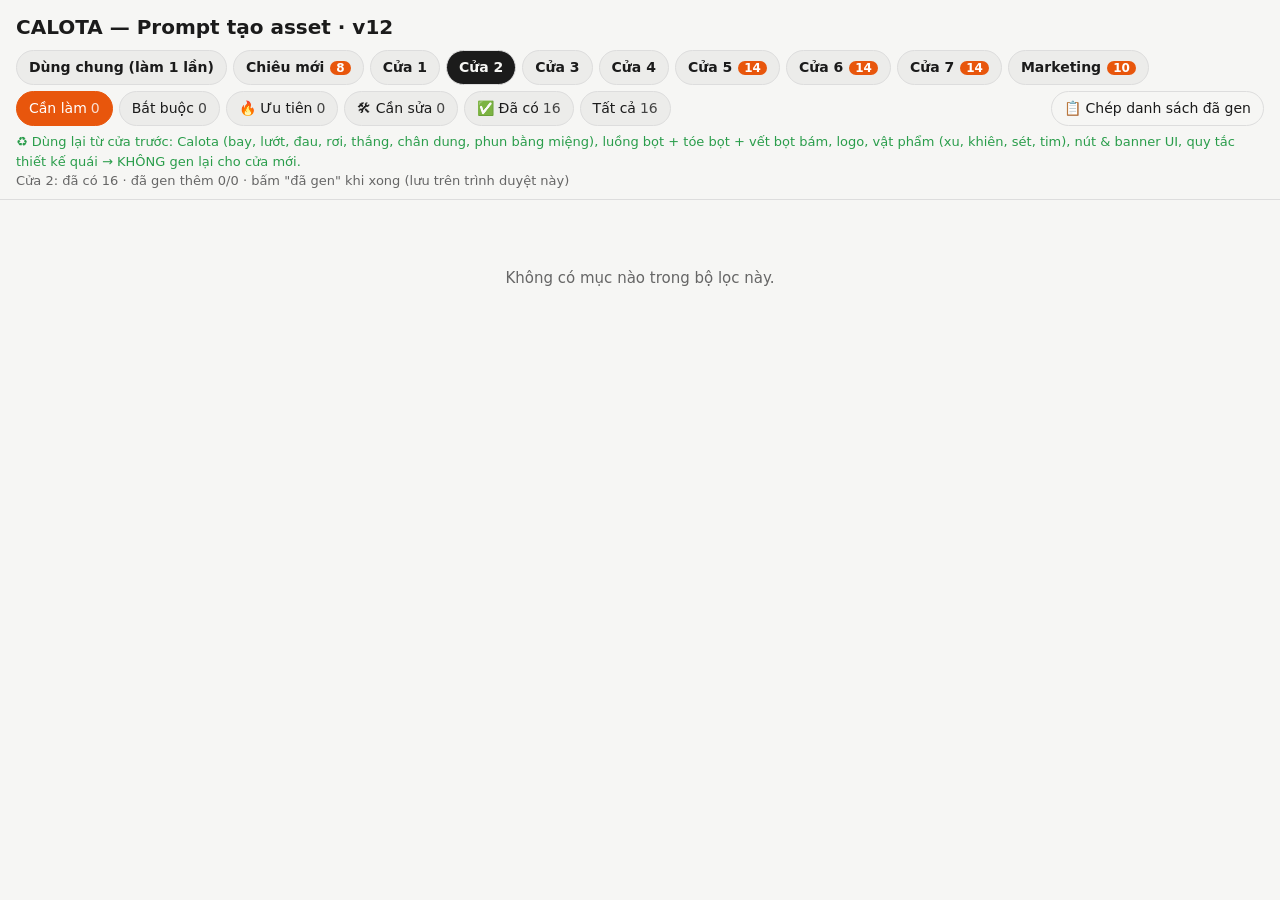
==== commit 504a6248: "v10.0" ====
--- a/docs/CALOTA_PROMPTS.html
+++ b/docs/CALOTA_PROMPTS.html
@@ -422,57 +422,57 @@
 Character: CALOTA — a round orange bean-shaped little pilot, big brown eyes with white highlights, small open happy mouth, rosy cheeks, blue bandana headband with two fluttering tails at the back, bronze aviator goggles with glowing light-blue lenses resting on the forehead, red scarf around the neck with long tail flowing behind, brown leather gloves and brown boots, two small white feathered angel wings on the back.
 Keep exactly the same design, colors and proportions as the reference image.
 
-Square game level thumbnail: Calota flying bravely toward the boss of this gate (a GIANT evolved version of the gate-1 cannon vulture: huge scruffy bald vulture with a wrinkled red neck and ragged dark feathers, a cruel wide beak lined with fangs, wearing riveted iron armor plates, and on its back a massive 3-STAGE TELESCOPING CANNON — barrel inside barrel inside barrel — that extends stage by stage before each devastating shot) in red rock desert canyon with tall mesas, sand dunes, scattered cow skulls and cacti, hot orange sky. Calota&#x27;s cheeks puffed, about to blow foam. No text.</pre></div><div class="card" data-k="todo" data-hot="0" data-opt="0" data-g="Cửa 4" data-id="L4a"><div class="hd"><b>L4a</b><span class="t">Cửa 4 · Cá Voi Pháo Băng — Concept 3 góc</span><span class="st" style="background:#2b6fd6">⬜ Chưa có</span><span class="gp">Cửa 4</span><label class="mk"><input type="checkbox" data-id="L4a"> đã gen</label><button class="cp" onclick="cp(this)">Copy</button></div><p class="n">Cửa 4: Đỉnh Băng Tuyết. Chiêu: icicle volley from the blowhole cannon; freezing breath wave that slows the player; summons penguin minions from a belly hatch.</p><pre>Polished 2D cartoon game art, clean bold dark-brown outline, soft cel shading with subtle gradient, glossy highlights, warm saturated palette, no text, no watermark. Same art style as the reference image.
+Square game level thumbnail: Calota flying bravely toward the boss of this gate (a GIANT evolved version of the gate-1 cannon vulture: huge scruffy bald vulture with a wrinkled red neck and ragged dark feathers, a cruel wide beak lined with fangs, wearing riveted iron armor plates, and on its back a massive 3-STAGE TELESCOPING CANNON — barrel inside barrel inside barrel — that extends stage by stage before each devastating shot) in red rock desert canyon with tall mesas, sand dunes, scattered cow skulls and cacti, hot orange sky. Calota&#x27;s cheeks puffed, about to blow foam. No text.</pre></div><div class="card" data-k="done" data-hot="0" data-opt="0" data-g="Cửa 4" data-id="L4a"><div class="hd"><b>L4a</b><span class="t">Cửa 4 · Cá Voi Pháo Băng — Concept 3 góc</span><span class="st" style="background:#2a9d4b">✅ Đã có & ổn</span><span class="gp">Cửa 4</span><button class="cp" onclick="cp(this)">Copy</button></div><p class="n">Đã có — concept 3 góc.</p><div class="ims"><figure><img loading="lazy" src="[data-uri]"><figcaption>L4a Steampunk Ice Whale Airship Turnaround.png</figcaption></figure></div><pre>Polished 2D cartoon game art, clean bold dark-brown outline, soft cel shading with subtle gradient, glossy highlights, warm saturated palette, no text, no watermark. Same art style as the reference image.
 VILLAIN DESIGN LANGUAGE (mandatory): a FIERCE, menacing cartoon creature (not chibi, not cute: narrow angry eyes, a WIDE MOUTH packed with sharp fangs, aggressive pose; clean cartoon, no gore) fused with homemade wooden-and-iron war machinery built by the sky pirate faction &quot;Hạm Đội Pháo Gai&quot;: wooden planks / barrel parts held by riveted iron bands, bronze cone spikes, AT LEAST ONE clearly visible iron CANNON / gun-barrel tube it shoots from, a small red tattered flag with a spiky-cannonball emblem somewhere on its body. Chunky, readable silhouette. CANNON POWER ESCALATES BY GATE: gate 1 = single barrel; gate 2 = 2-stage TELESCOPING barrel (a second, narrower barrel shoots out of the first); gate 3 and later = 3-stage or more telescoping barrels. EVERY BOSS also has a signature charge-and-HEADBUTT ram attack.
 Gate 4 material accent: ice crystals, snow caps and frost.
 
 Character design turnaround sheet of the boss: a big flying whale built like a wooden zeppelin hull with iron bands; its BLOWHOLE is an iron ICE CANNON, two smaller cannons stick out of its sides; icicles hang from its belly. Three views side by side: front, side facing LEFT, back. Show clearly where it shoots from. Each item centered in its own cell with wide empty padding; nothing touches or crosses the cell borders.
-Transparent background (if not possible: solid flat pure green #00FF00, no gradient, no shadow). Do NOT use a black background.</pre></div><div class="card" data-k="todo" data-hot="0" data-opt="0" data-g="Cửa 4" data-id="L4b"><div class="hd"><b>L4b</b><span class="t">Cửa 4 · Cá Voi Pháo Băng — đứng yên + bắn 4x2</span><span class="st" style="background:#2b6fd6">⬜ Chưa có</span><span class="gp">Cửa 4</span><label class="mk"><input type="checkbox" data-id="L4b"> đã gen</label><button class="cp" onclick="cp(this)">Copy</button></div><p class="n">Đính kèm ảnh concept L4a.</p><pre>Polished 2D cartoon game art, clean bold dark-brown outline, soft cel shading with subtle gradient, glossy highlights, warm saturated palette, no text, no watermark. Same art style as the reference image.
+Transparent background (if not possible: solid flat pure green #00FF00, no gradient, no shadow). Do NOT use a black background.</pre></div><div class="card" data-k="done" data-hot="0" data-opt="0" data-g="Cửa 4" data-id="L4b"><div class="hd"><b>L4b</b><span class="t">Cửa 4 · Cá Voi Pháo Băng — đứng yên + bắn 4x2</span><span class="st" style="background:#2a9d4b">✅ Đã có & ổn</span><span class="gp">Cửa 4</span><button class="cp" onclick="cp(this)">Copy</button></div><p class="n">Đã có — đã vào game: đứng yên + bắn đạn băng nhọn.</p><div class="ims"><figure><img loading="lazy" src="[data-uri]"><figcaption>L4b Icy Steampunk Whale Airship Sprite Sheet.png</figcaption></figure></div><pre>Polished 2D cartoon game art, clean bold dark-brown outline, soft cel shading with subtle gradient, glossy highlights, warm saturated palette, no text, no watermark. Same art style as the reference image.
 VILLAIN DESIGN LANGUAGE (mandatory): a FIERCE, menacing cartoon creature (not chibi, not cute: narrow angry eyes, a WIDE MOUTH packed with sharp fangs, aggressive pose; clean cartoon, no gore) fused with homemade wooden-and-iron war machinery built by the sky pirate faction &quot;Hạm Đội Pháo Gai&quot;: wooden planks / barrel parts held by riveted iron bands, bronze cone spikes, AT LEAST ONE clearly visible iron CANNON / gun-barrel tube it shoots from, a small red tattered flag with a spiky-cannonball emblem somewhere on its body. Chunky, readable silhouette. CANNON POWER ESCALATES BY GATE: gate 1 = single barrel; gate 2 = 2-stage TELESCOPING barrel (a second, narrower barrel shoots out of the first); gate 3 and later = 3-stage or more telescoping barrels. EVERY BOSS also has a signature charge-and-HEADBUTT ram attack.
 Gate 4 material accent: ice crystals, snow caps and frost.
 
 Same boss as the reference (a big flying whale built like a wooden zeppelin hull with iron bands; its BLOWHOLE is an iron ICE CANNON, two smaller cannons stick out of its sides; icicles hang from its belly), facing LEFT. Sprite sheet 4 columns x 2 rows, same size and position every cell. Top row: 4-frame idle hover loop. Bottom row: 4-frame main attack — icicle volley from the blowhole cannon: recoil, big muzzle flash at the cannon, projectile leaving, smoke. Each item centered in its own cell with wide empty padding; nothing touches or crosses the cell borders.
-Transparent background (if not possible: solid flat pure green #00FF00, no gradient, no shadow). Do NOT use a black background.</pre></div><div class="card" data-k="todo" data-hot="0" data-opt="0" data-g="Cửa 4" data-id="L4c"><div class="hd"><b>L4c</b><span class="t">Cửa 4 · Cá Voi Pháo Băng — chiêu đặc biệt 4 frame</span><span class="st" style="background:#2b6fd6">⬜ Chưa có</span><span class="gp">Cửa 4</span><label class="mk"><input type="checkbox" data-id="L4c"> đã gen</label><button class="cp" onclick="cp(this)">Copy</button></div><pre>Polished 2D cartoon game art, clean bold dark-brown outline, soft cel shading with subtle gradient, glossy highlights, warm saturated palette, no text, no watermark. Same art style as the reference image.
+Transparent background (if not possible: solid flat pure green #00FF00, no gradient, no shadow). Do NOT use a black background.</pre></div><div class="card" data-k="done" data-hot="0" data-opt="0" data-g="Cửa 4" data-id="L4c"><div class="hd"><b>L4c</b><span class="t">Cửa 4 · Cá Voi Pháo Băng — chiêu đặc biệt 4 frame</span><span class="st" style="background:#2a9d4b">✅ Đã có & ổn</span><span class="gp">Cửa 4</span><button class="cp" onclick="cp(this)">Copy</button></div><p class="n">Đã có — đã vào game: TIA BĂNG (hút băng vào nòng → bắn tia ngang, trúng thì CHẬM).</p><div class="ims"><figure><img loading="lazy" src="[data-uri]"><figcaption>L4c Icy Airship Boss Attack Sequence.png</figcaption></figure></div><pre>Polished 2D cartoon game art, clean bold dark-brown outline, soft cel shading with subtle gradient, glossy highlights, warm saturated palette, no text, no watermark. Same art style as the reference image.
 VILLAIN DESIGN LANGUAGE (mandatory): a FIERCE, menacing cartoon creature (not chibi, not cute: narrow angry eyes, a WIDE MOUTH packed with sharp fangs, aggressive pose; clean cartoon, no gore) fused with homemade wooden-and-iron war machinery built by the sky pirate faction &quot;Hạm Đội Pháo Gai&quot;: wooden planks / barrel parts held by riveted iron bands, bronze cone spikes, AT LEAST ONE clearly visible iron CANNON / gun-barrel tube it shoots from, a small red tattered flag with a spiky-cannonball emblem somewhere on its body. Chunky, readable silhouette. CANNON POWER ESCALATES BY GATE: gate 1 = single barrel; gate 2 = 2-stage TELESCOPING barrel (a second, narrower barrel shoots out of the first); gate 3 and later = 3-stage or more telescoping barrels. EVERY BOSS also has a signature charge-and-HEADBUTT ram attack.
 
 Same boss as the reference, facing LEFT. Sprite sheet 4x1 of its special move — freezing breath wave that slows the player: 1 clear warning pose, 2 charging, 3 release, 4 recovery. Each item centered in its own cell with wide empty padding; nothing touches or crosses the cell borders.
-Transparent background (if not possible: solid flat pure green #00FF00, no gradient, no shadow). Do NOT use a black background.</pre></div><div class="card" data-k="todo" data-hot="0" data-opt="0" data-g="Cửa 4" data-id="L4d"><div class="hd"><b>L4d</b><span class="t">Cửa 4 · Cá Voi Pháo Băng — đau, choáng, bị hạ 4 frame</span><span class="st" style="background:#2b6fd6">⬜ Chưa có</span><span class="gp">Cửa 4</span><label class="mk"><input type="checkbox" data-id="L4d"> đã gen</label><button class="cp" onclick="cp(this)">Copy</button></div><pre>Polished 2D cartoon game art, clean bold dark-brown outline, soft cel shading with subtle gradient, glossy highlights, warm saturated palette, no text, no watermark. Same art style as the reference image.
+Transparent background (if not possible: solid flat pure green #00FF00, no gradient, no shadow). Do NOT use a black background.</pre></div><div class="card" data-k="done" data-hot="0" data-opt="0" data-g="Cửa 4" data-id="L4d"><div class="hd"><b>L4d</b><span class="t">Cửa 4 · Cá Voi Pháo Băng — đau, choáng, bị hạ 4 frame</span><span class="st" style="background:#2a9d4b">✅ Đã có & ổn</span><span class="gp">Cửa 4</span><button class="cp" onclick="cp(this)">Copy</button></div><p class="n">Đã có — đã vào game: đau, choáng, bị hạ.</p><div class="ims"><figure><img loading="lazy" src="[data-uri]